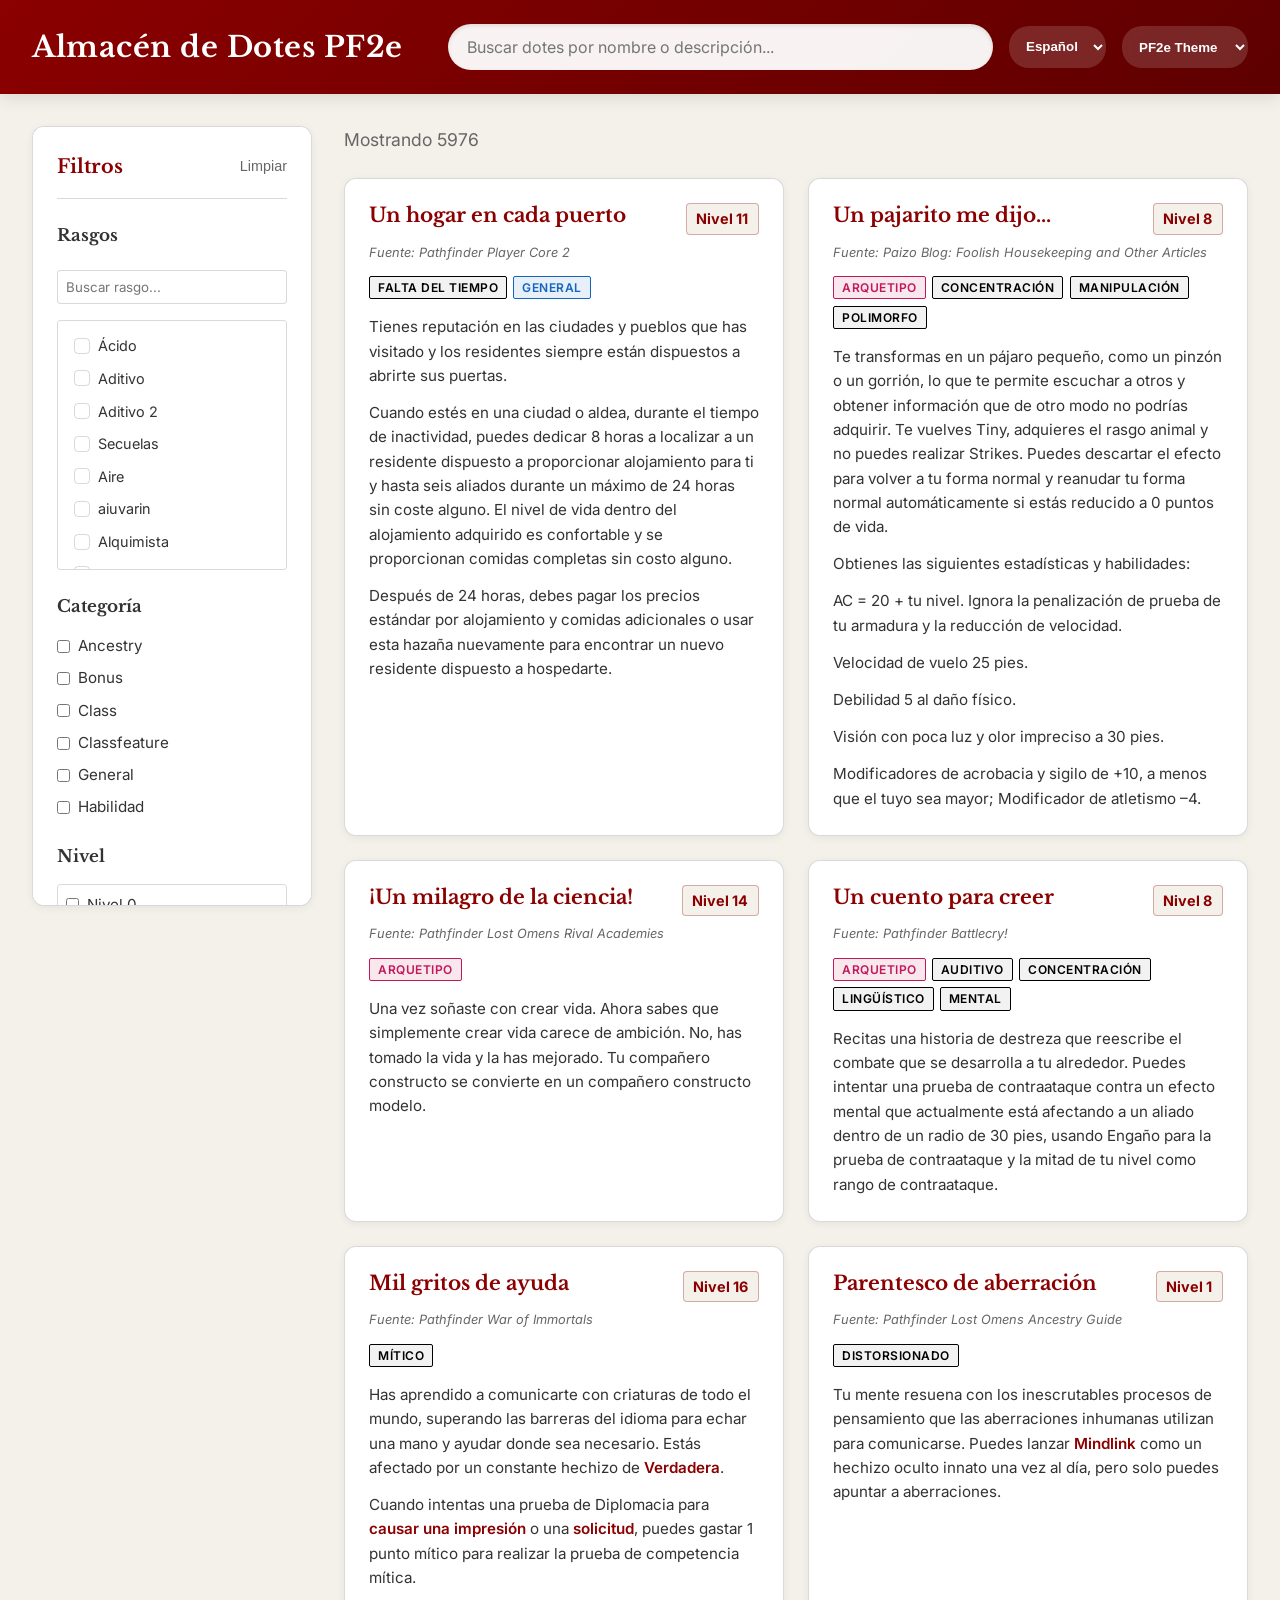
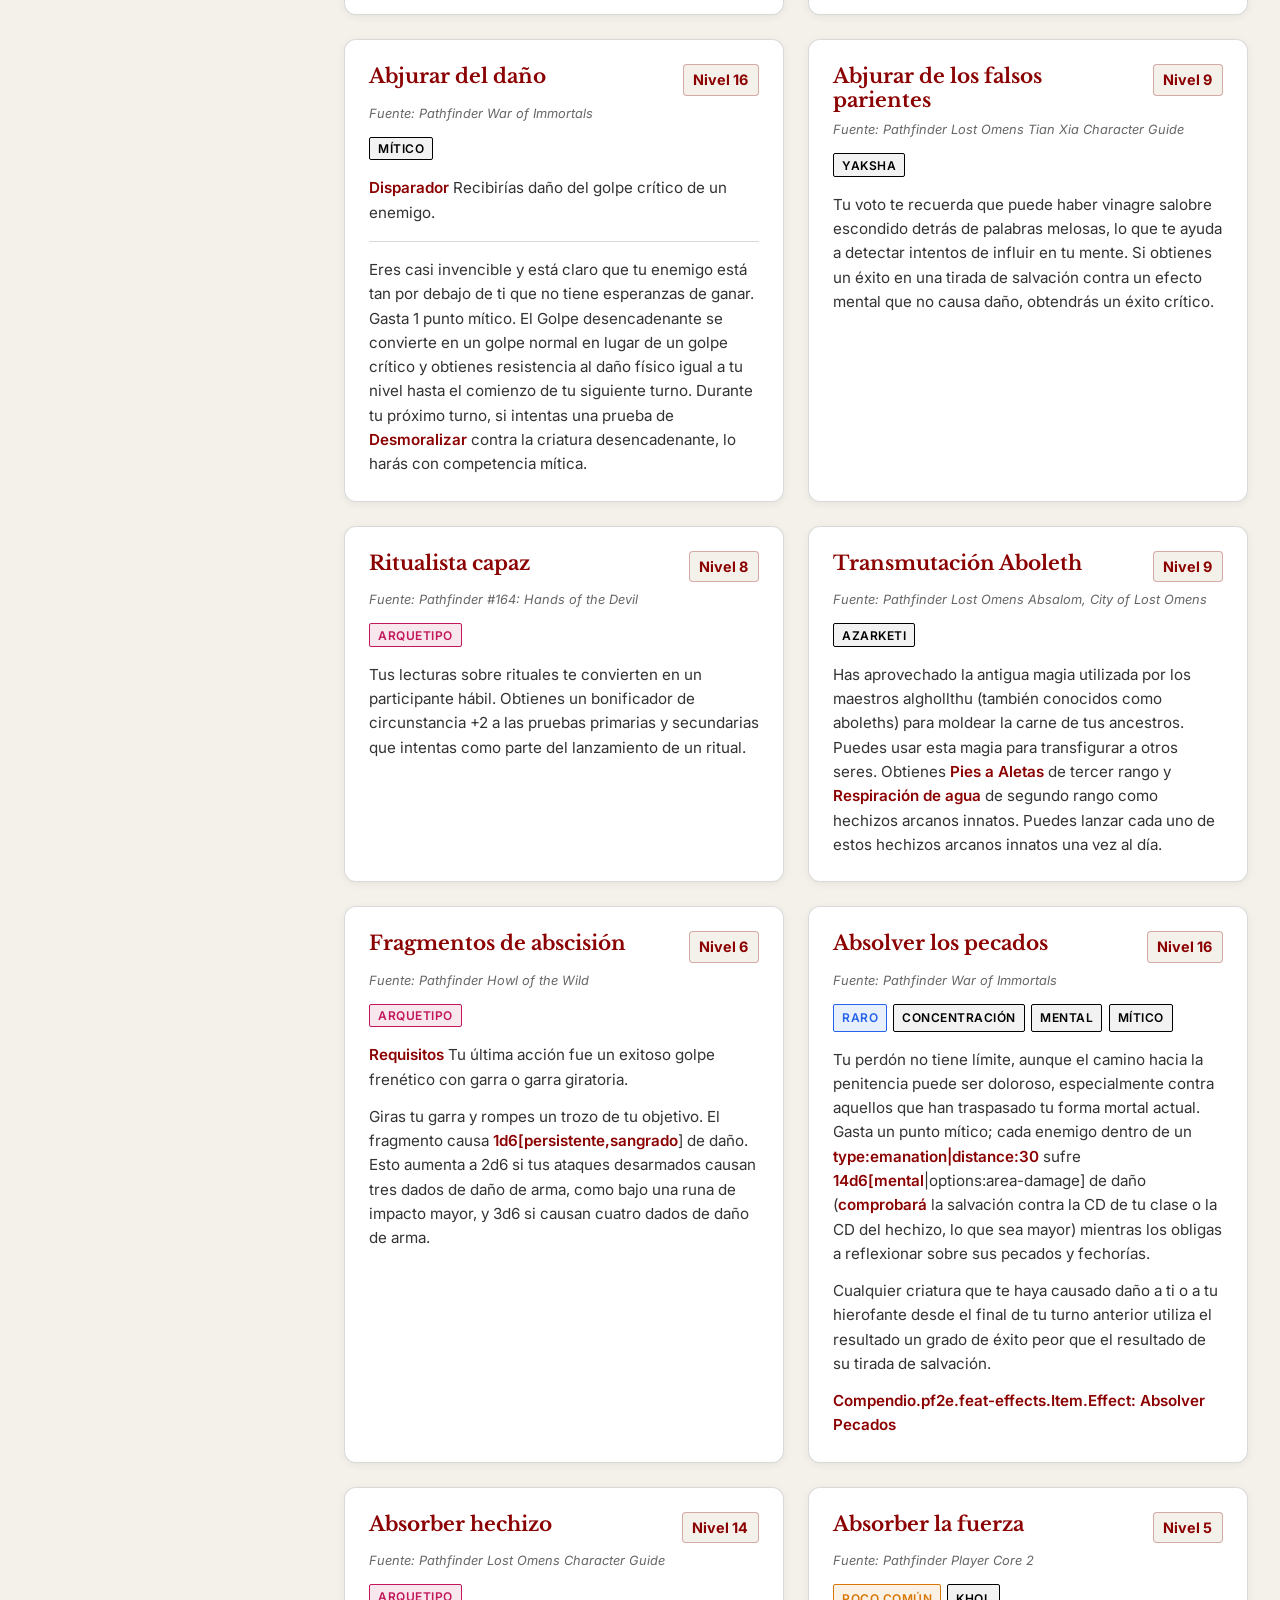
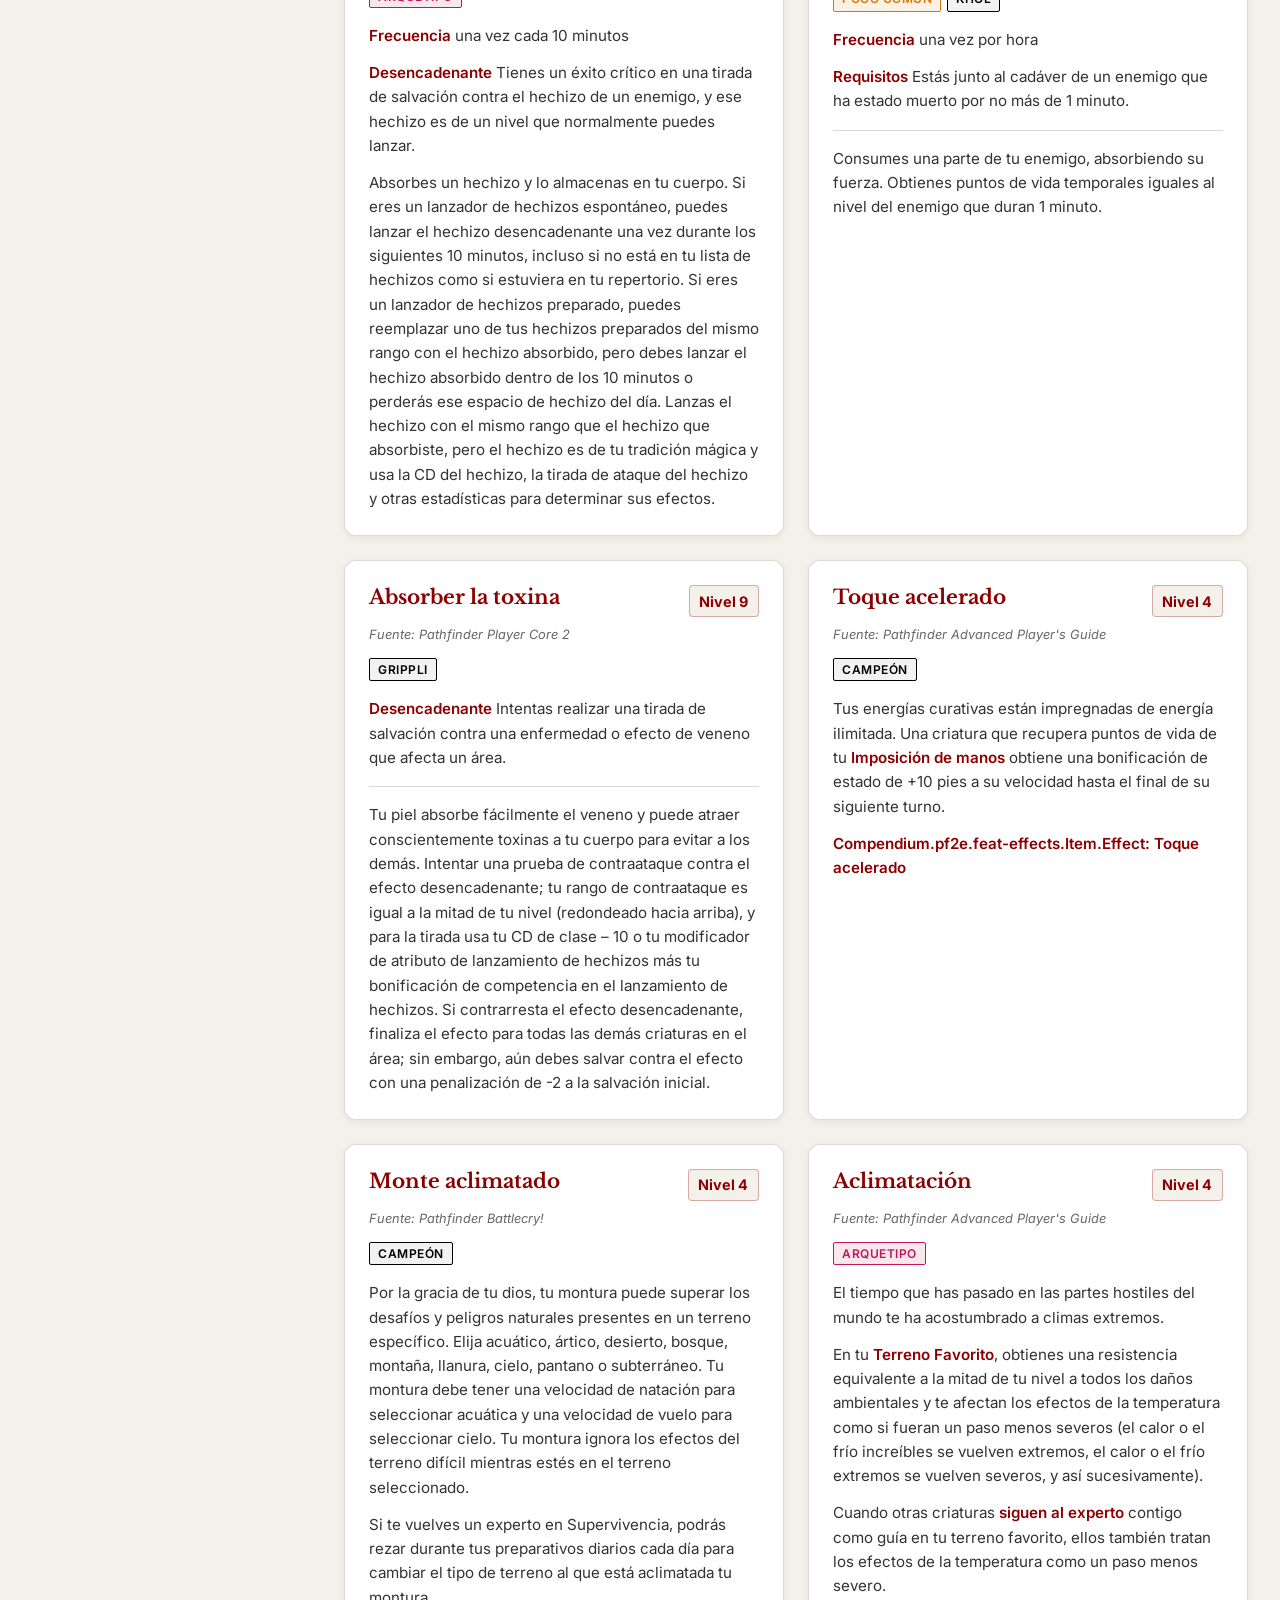
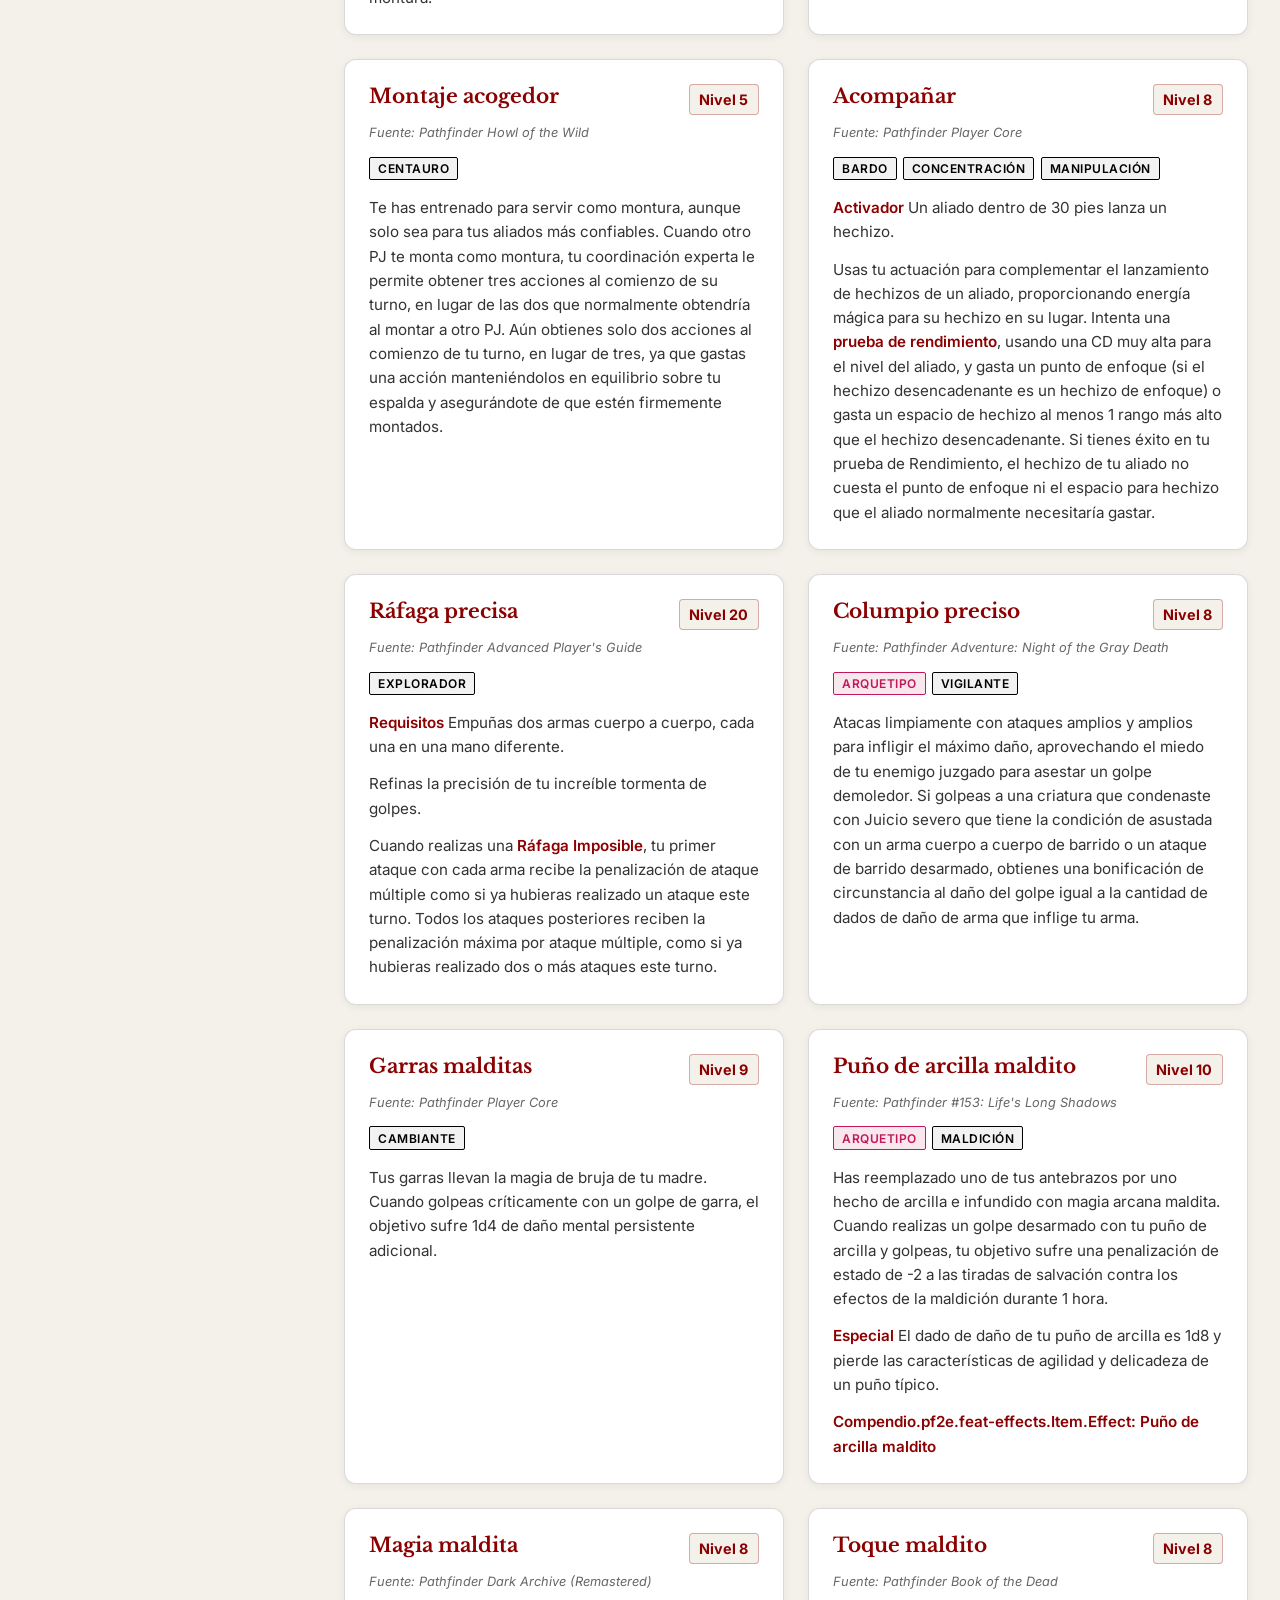
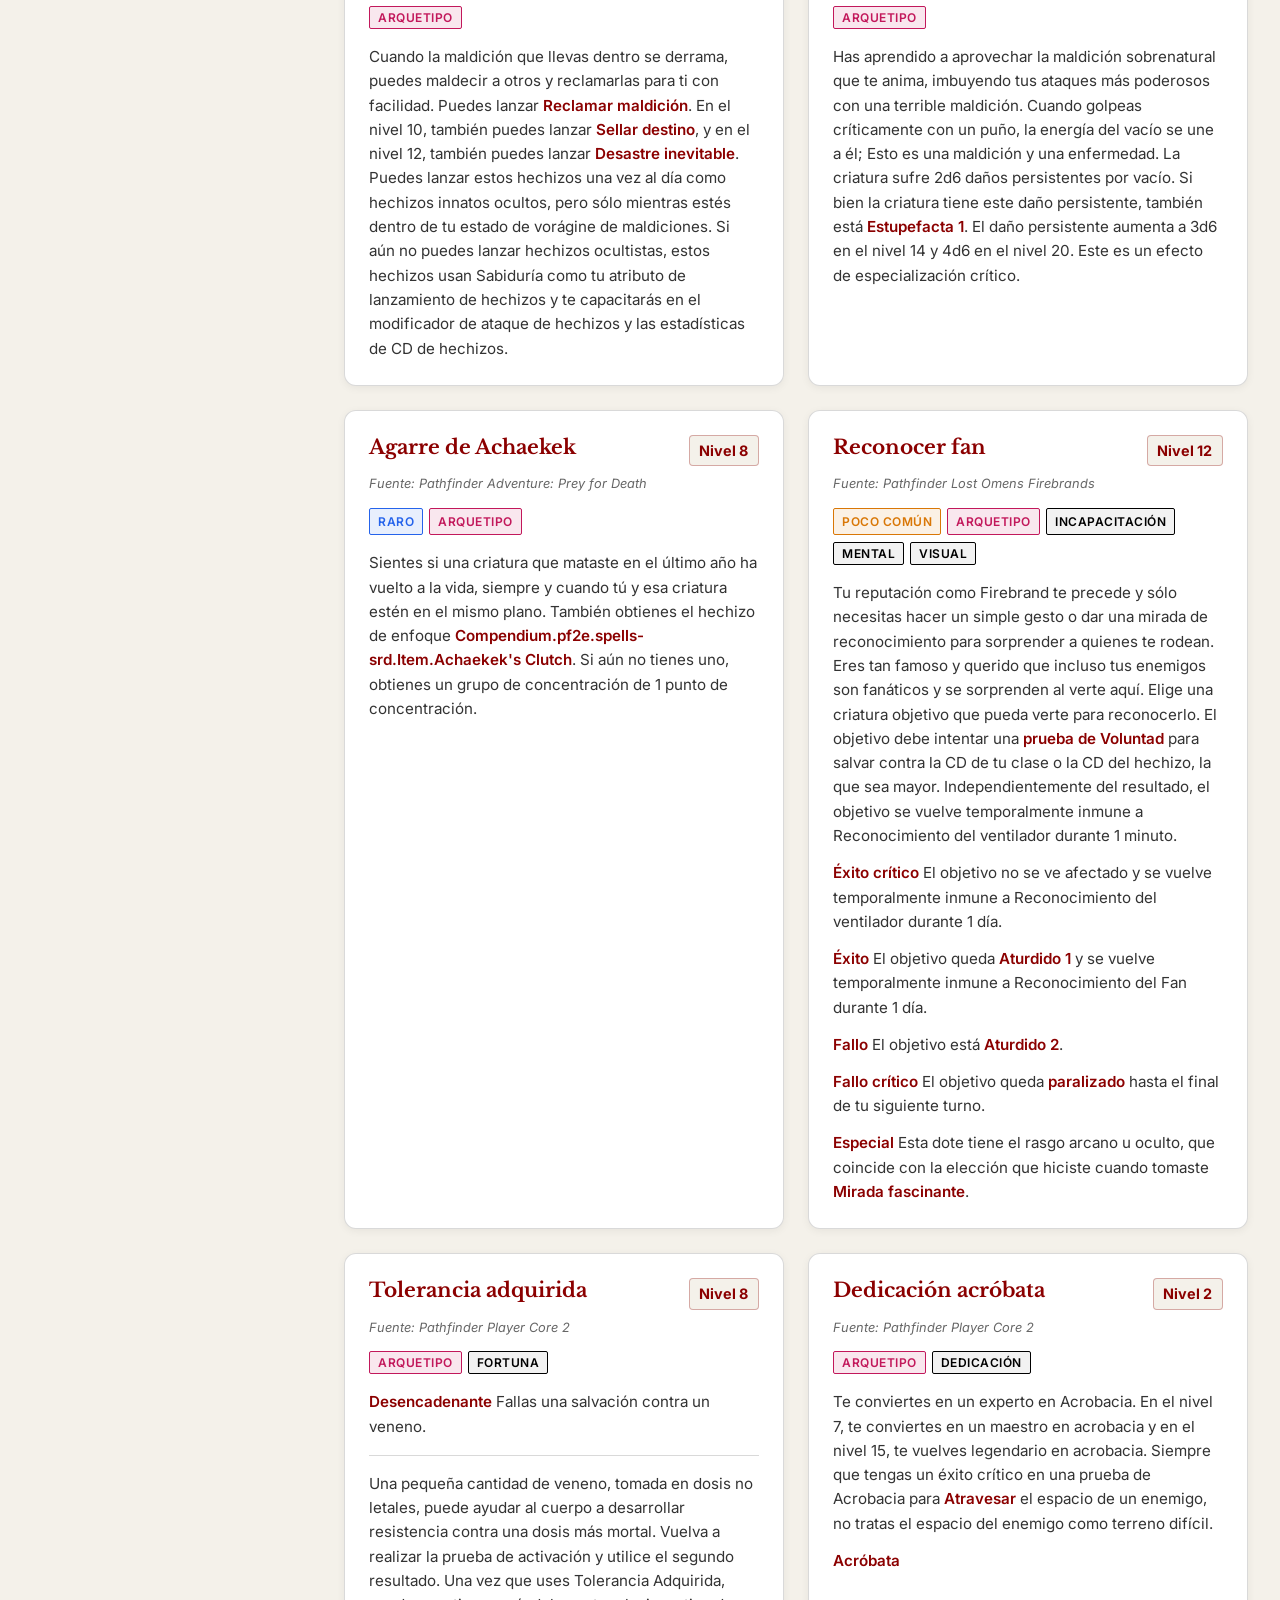
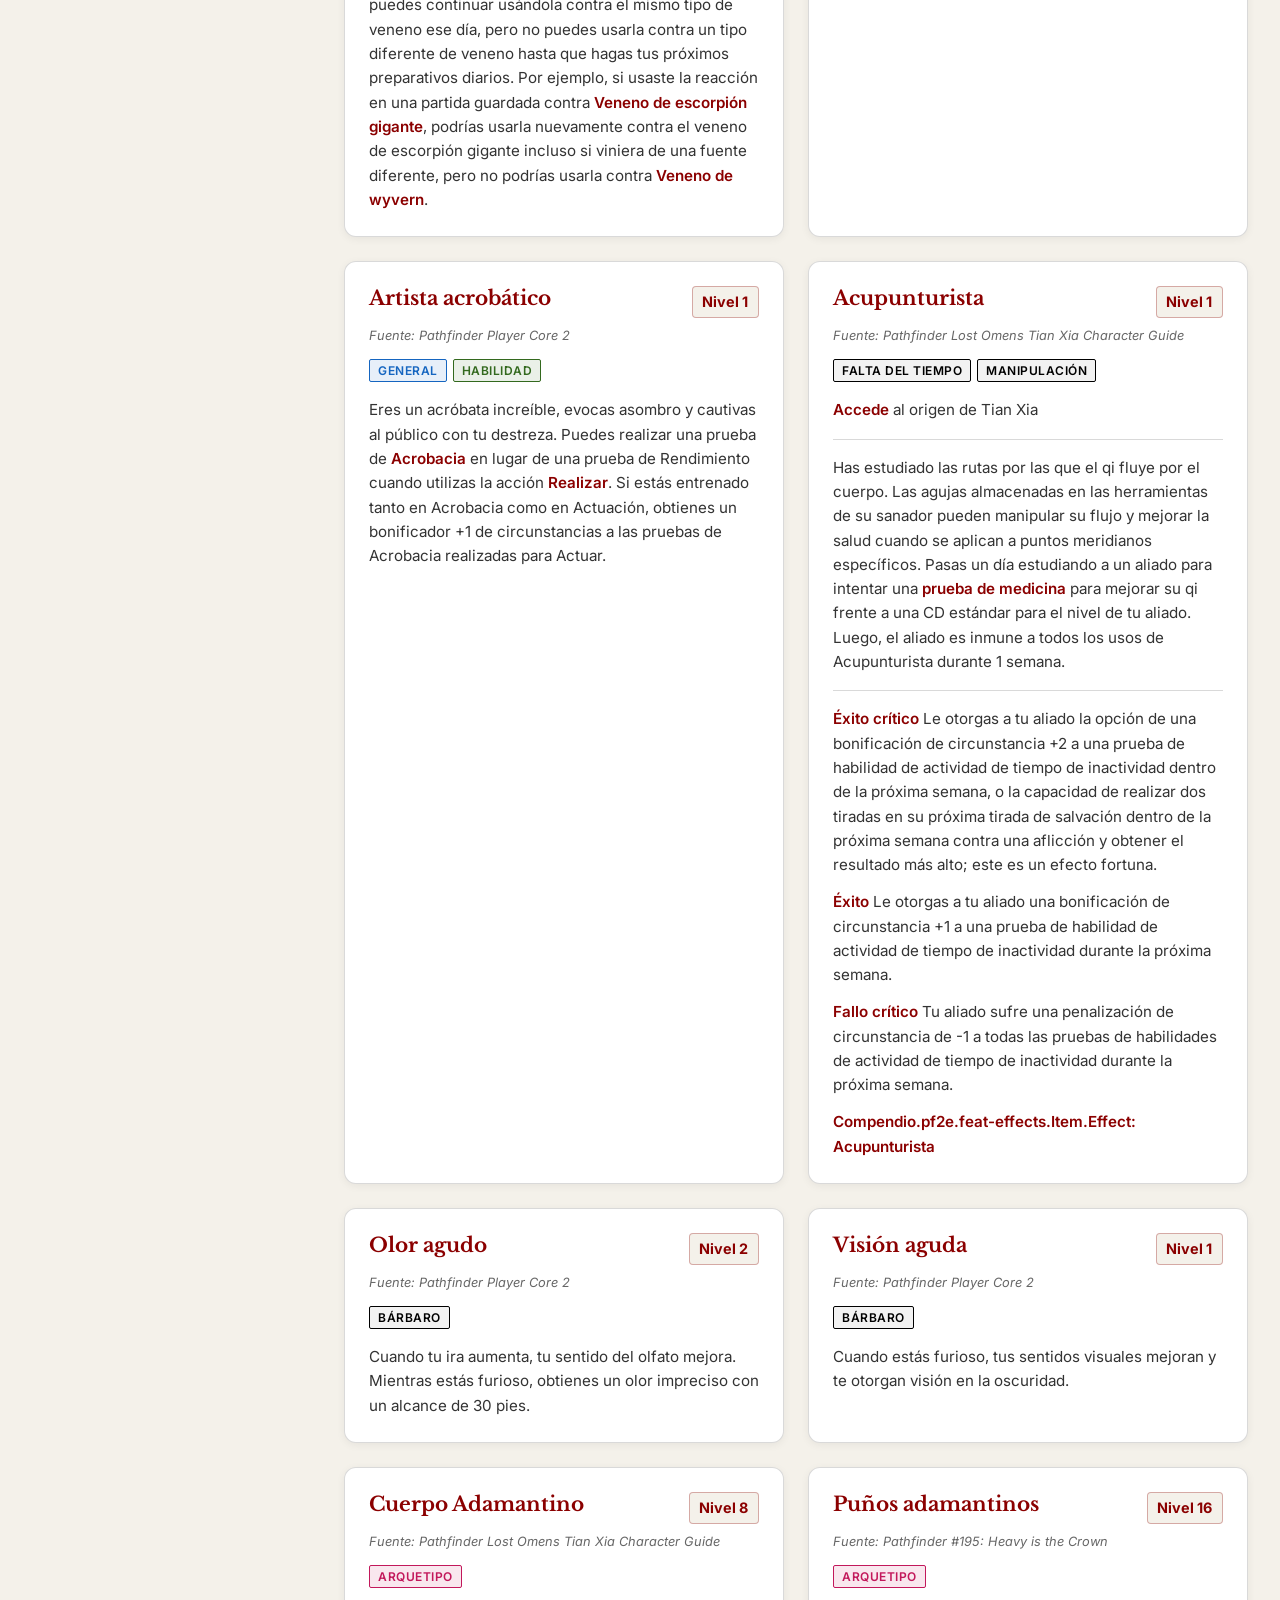
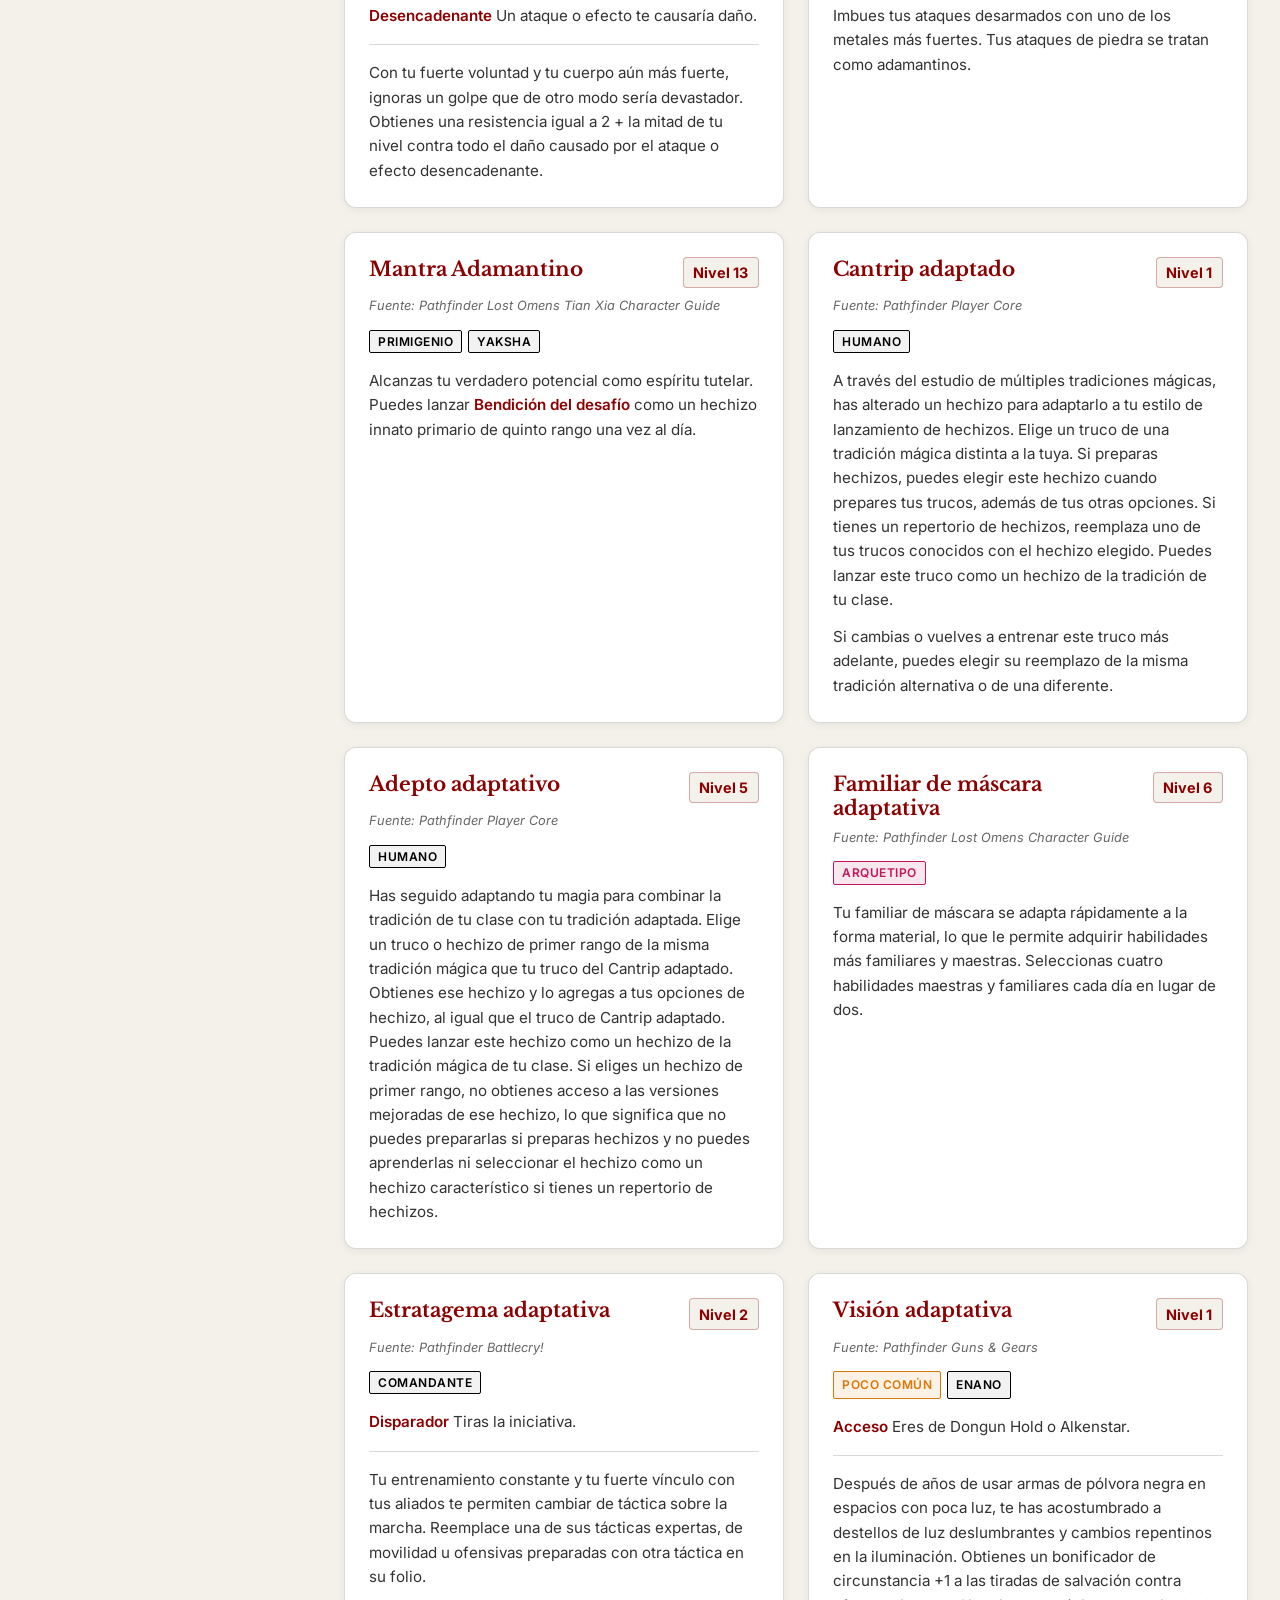
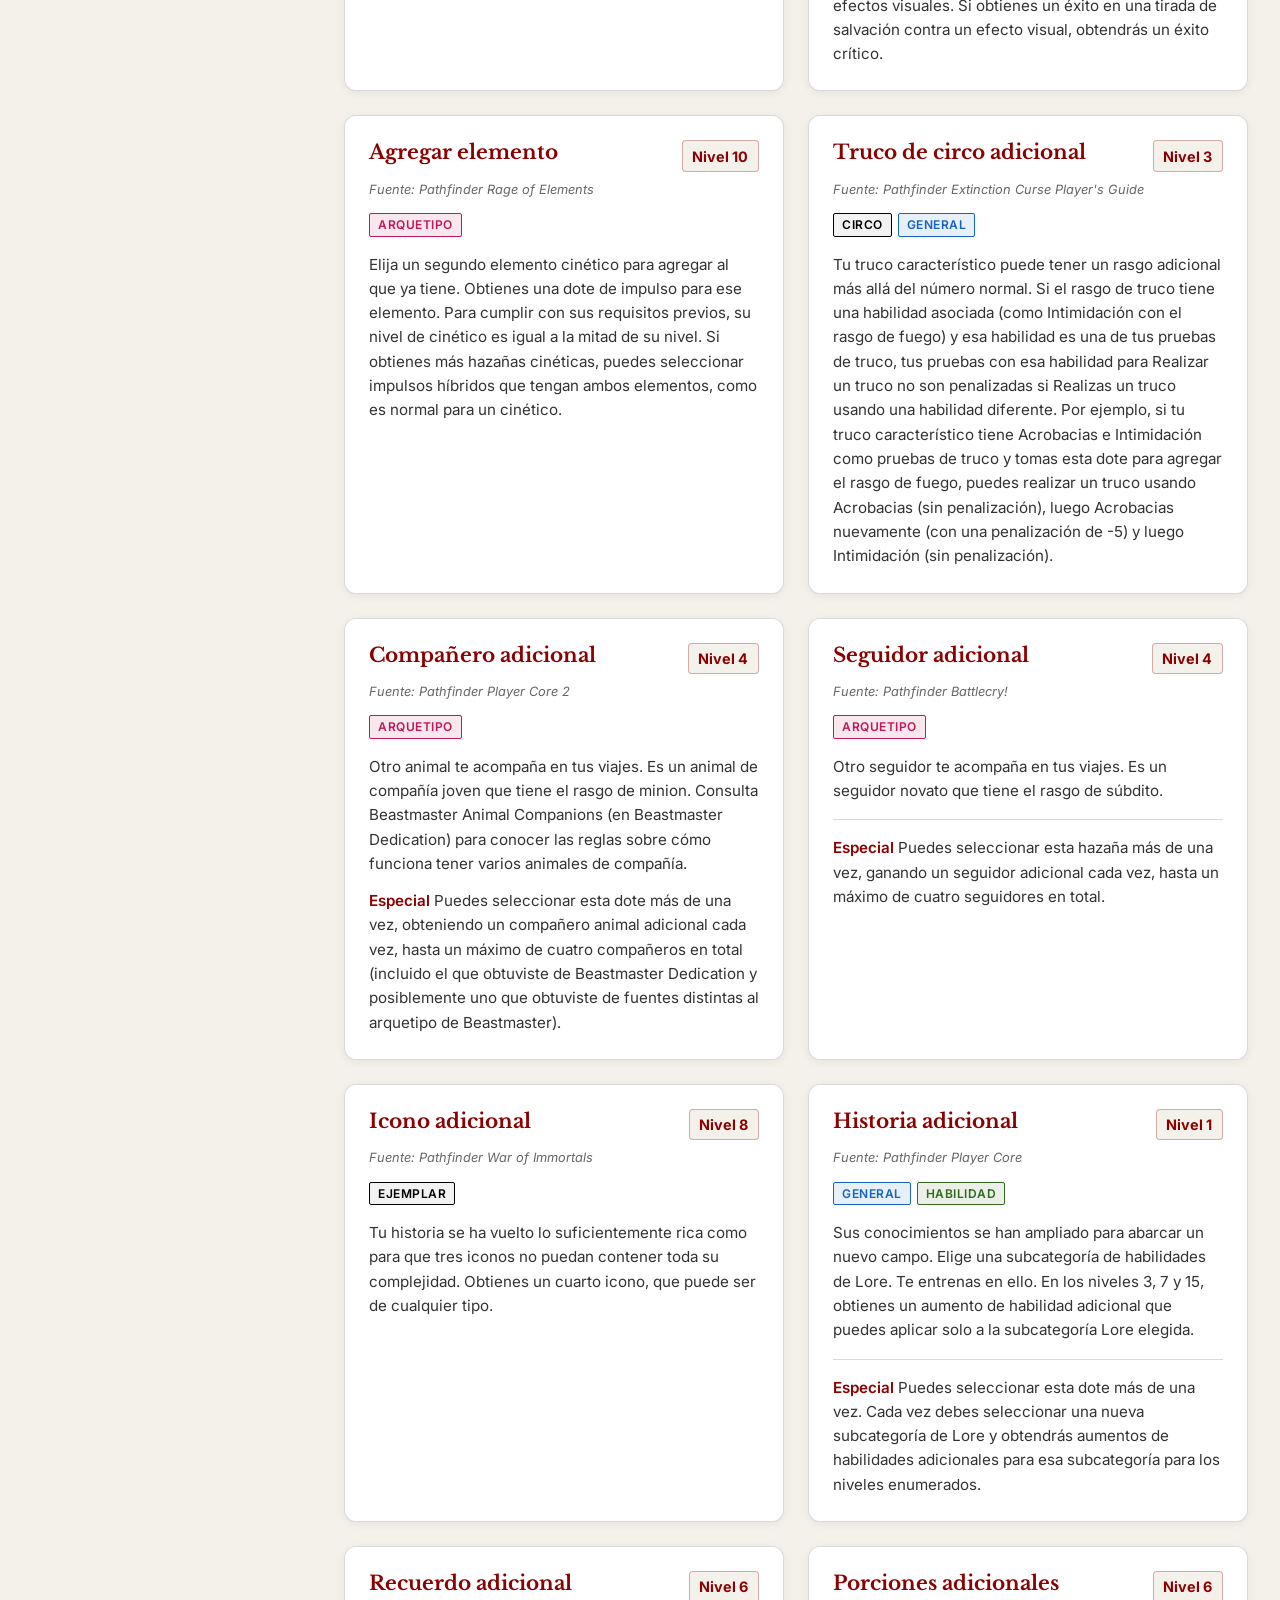
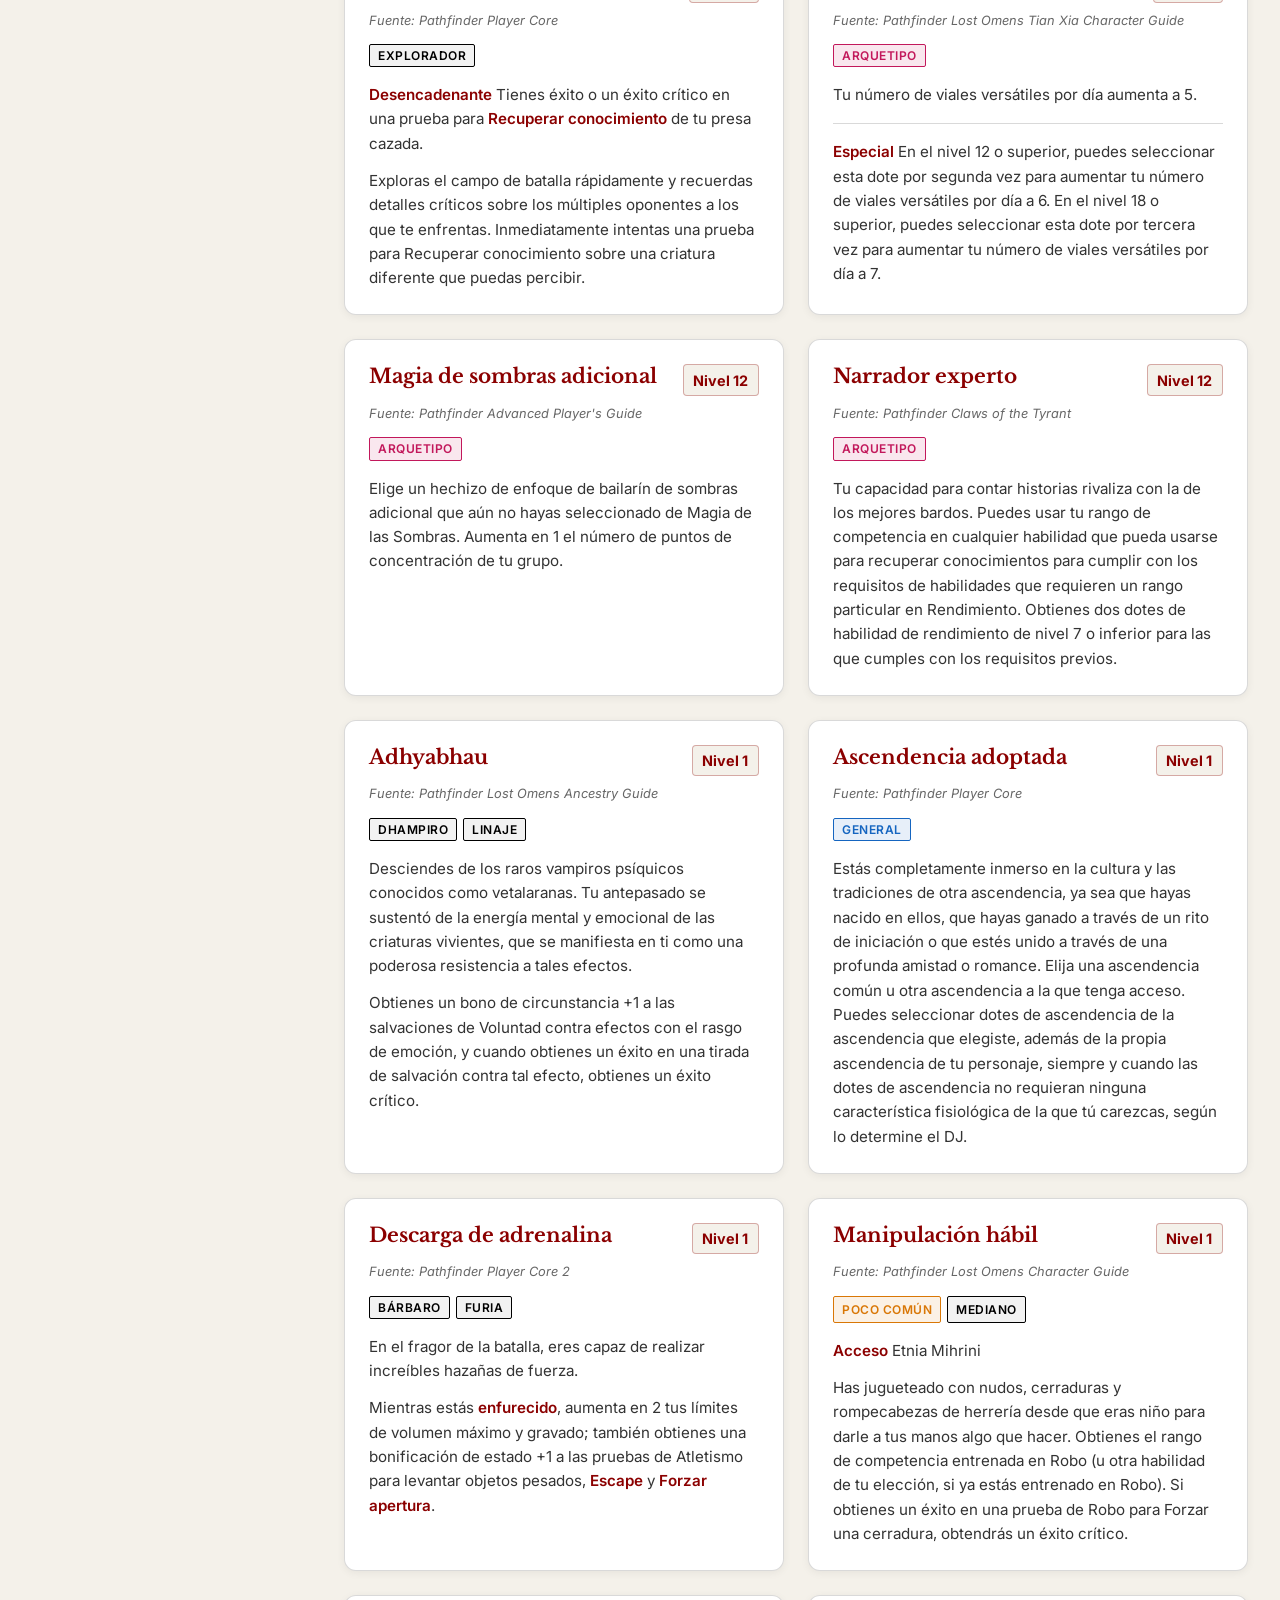
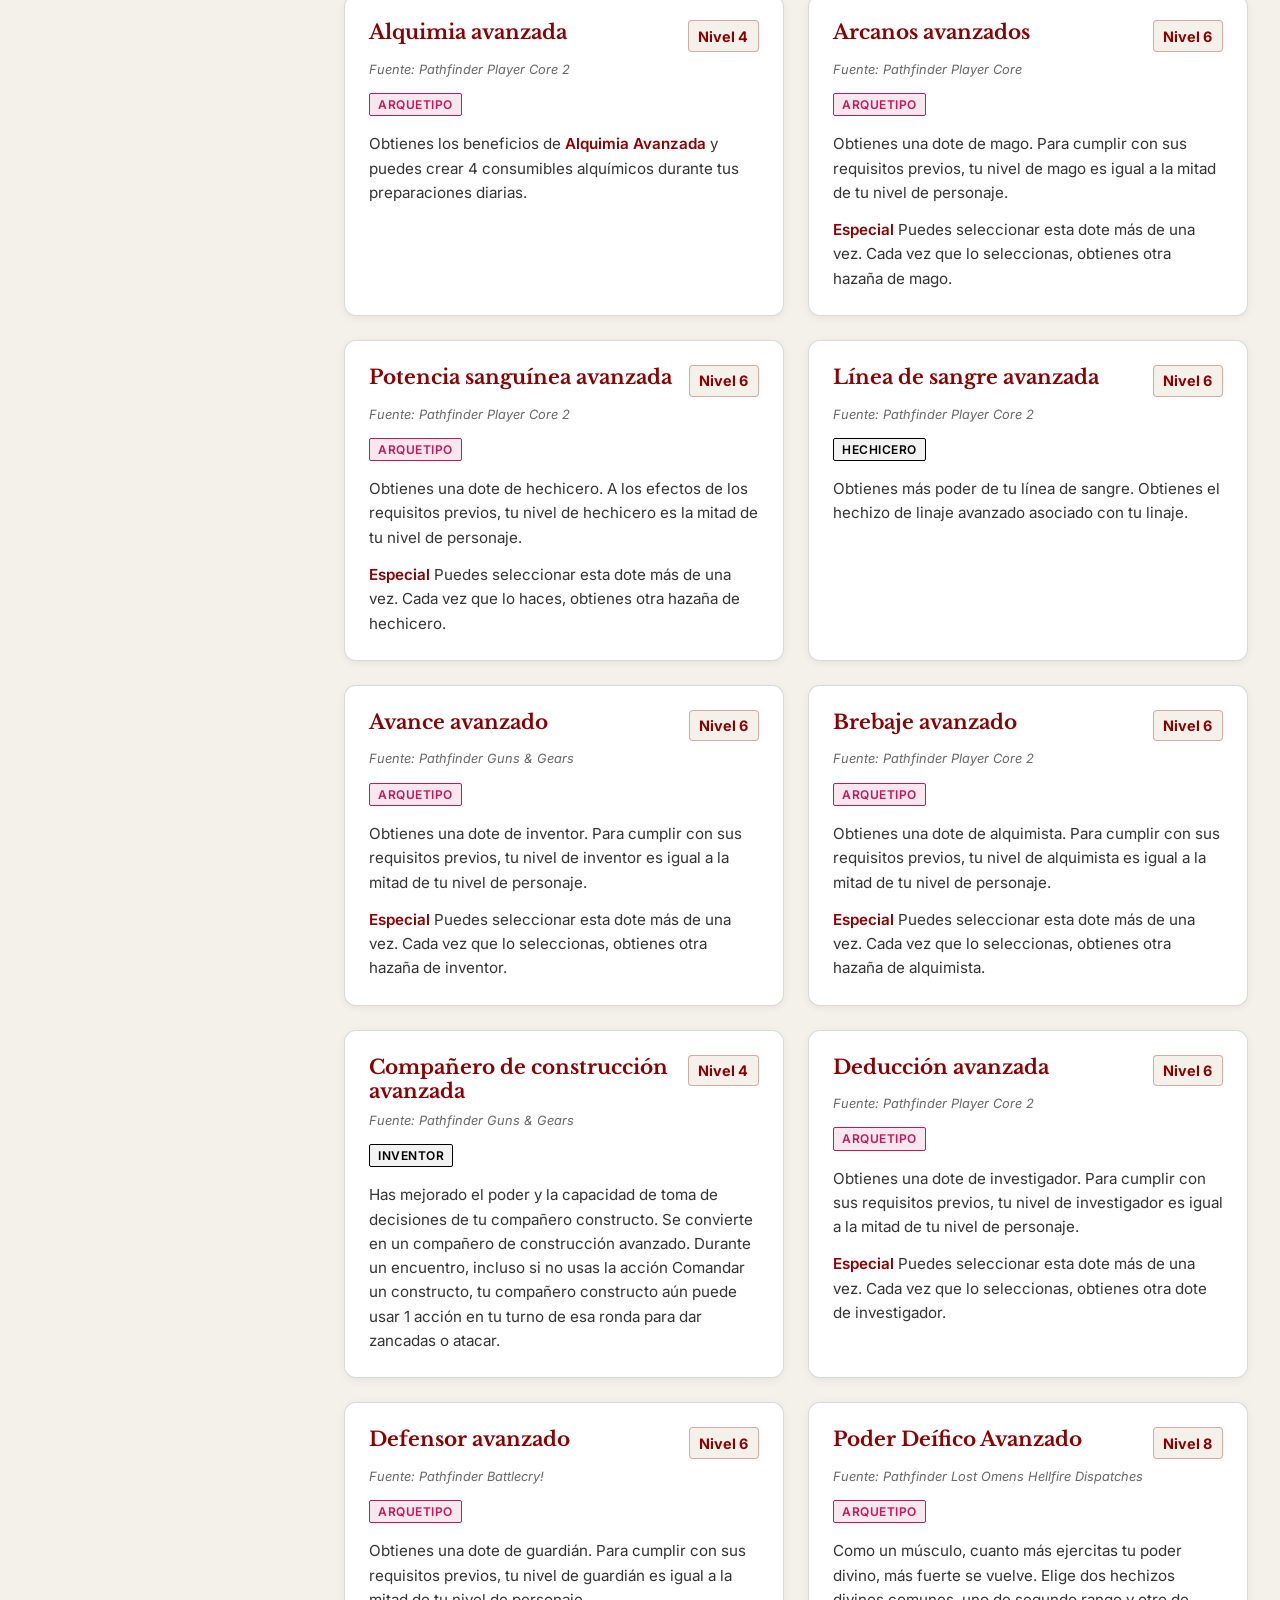
==== feats/index.html @ 6ad4ff49 "Add files via upload" ====
<!DOCTYPE html>
<html lang="es" data-theme="pf2e">
<head>
    <meta charset="UTF-8">
    <meta name="viewport" content="width=device-width, initial-scale=1.0">
    <title id="page-title">Almacen de Dotes PF2e</title>
    <link rel="preconnect" href="https://fonts.googleapis.com">
    <link rel="preconnect" href="https://fonts.gstatic.com" crossorigin>
    <link href="https://fonts.googleapis.com/css2?family=Libre+Baskerville:wght@400;700&family=Inter:wght@400;500;600&display=swap" rel="stylesheet">
    <link rel="stylesheet" href="style.css">
</head>
<body>
    <header class="app-header">
        <div class="header-content">
            <h1 id="main-title">Almacen de Dotes PF2e</h1>
            <div class="header-controls">
                <div class="search-container">
                    <input type="text" id="search-input" placeholder="Search feats by name or description..." autocomplete="off">
                </div>
                <select id="language-selector" class="theme-select">
                    <option value="en">English</option>
                    <option value="es">Español</option>
                </select>
                <select id="theme-selector" class="theme-select">
                    <option value="pf2e">PF2e Theme</option>
                    <option value="light">Light Theme</option>
                    <option value="dark">Dark Theme</option>
                </select>
            </div>
        </div>
    </header>

    <main class="app-main">
        <aside class="sidebar">
            <div class="filter-section">
                <h3 id="ui-filters-title">Filters</h3>
                <button id="clear-filters" class="clear-btn">Clear All</button>
            </div>
            
            <div class="filter-group trait-filter-group">
                <h4 id="ui-specific-trait">Specific Trait</h4>
                <input type="text" id="trait-search-input" placeholder="Buscar rasgo..." class="styled-input">
                <div id="traits-list" class="traits-scroll-list">
                    <!-- Trait items injected here -->
                </div>
            </div>

            <div class="filter-group">
                <h4 id="ui-category">Category</h4>
                <div id="category-filters" class="checkbox-group"></div>
            </div>

            <div class="filter-group">
                <h4 id="ui-level">Level</h4>
                <div id="level-filters" class="checkbox-group level-scroll"></div>
            </div>
        </aside>

        <section class="content-area">
            <div class="results-header">
                <span id="results-count">Loading feats...</span>
            </div>
            <div id="feats-grid" class="feats-grid">
                <!-- Feat cards will be injected here -->
            </div>
        </section>
    </main>

    <footer class="app-footer">
        <div class="footer-content">
            <p>Si querés apoyar al desarrollador, podés donar un cafecito: <a href="https://cafecito.app/guillegearts" target="_blank" class="cafecito-link">cafecito.app/guillegearts</a></p>
            <hr class="footer-divider" />
            <div class="legal-notice">
                <p><strong>Aviso de Paizo:</strong> Esta aplicación utiliza marcas registradas y/o derechos de autor de Paizo Inc., los cuales se utilizan bajo la Política de Uso Comunitario de Paizo. Tenemos expresamente prohibido cobrarle por el uso o acceso a este contenido. Esta aplicación no está publicada, respaldada ni específicamente aprobada por Paizo Inc. Para más información visite <a href="http://paizo.com/communityuse" target="_blank">paizo.com/communityuse</a>.</p>
                <p>Pathfinder y los logotipos de Pathfinder son marcas registradas de Paizo Inc. Los contenidos de Pathfinder y las imágenes de los productos son propiedad de Paizo Inc. y se utilizan con permiso.</p>
            </div>
        </div>
    </footer>

    <!-- Trait Details Modal -->
    <div id="trait-modal" class="modal-overlay hidden">
        <div class="modal-container">
            <div class="modal-header">
                <h3 id="modal-trait-title" class="modal-title">Trait Name</h3>
                <button id="modal-close-btn" class="modal-close">&times;</button>
            </div>
            <div class="modal-body">
                <p id="modal-trait-desc">Trait description goes here...</p>
            </div>
        </div>
    </div>

    <script src="app.js"></script>
</body>
</html>
---- feats/style.css ----
/* Themes */
:root[data-theme="pf2e"] {
    --bg-parchment: #f4f1ea;
    --pf-red: #8b0000;
    --pf-red-light: #a31515;
    --text-main: #333333;
    --text-muted: #666666;
    --card-bg: #ffffff;
    --border-subtle: rgba(0, 0, 0, 0.15);
    --shadow-sm: 0 2px 8px rgba(0, 0, 0, 0.06);
    --shadow-md: 0 4px 16px rgba(0, 0, 0, 0.1);
    --shadow-lg: 0 12px 32px rgba(139, 0, 0, 0.15);
    --header-bg: linear-gradient(135deg, var(--pf-red) 0%, #5e0000 100%);
    --header-text: #ffffff;
    --card-hover-border: rgba(139, 0, 0, 0.3);
}

:root[data-theme="light"] {
    --bg-parchment: #f9f9f9;
    --pf-red: #1976d2; /* Blue accent for light theme */
    --pf-red-light: #42a5f5;
    --text-main: #212121;
    --text-muted: #757575;
    --card-bg: #ffffff;
    --border-subtle: rgba(0, 0, 0, 0.1);
    --shadow-sm: 0 2px 8px rgba(0, 0, 0, 0.04);
    --shadow-md: 0 4px 16px rgba(0, 0, 0, 0.08);
    --shadow-lg: 0 12px 32px rgba(25, 118, 210, 0.15);
    --header-bg: #1976d2;
    --header-text: #ffffff;
    --card-hover-border: rgba(25, 118, 210, 0.3);
}

:root[data-theme="dark"] {
    --bg-parchment: #121212;
    --pf-red: #ff5252;
    --pf-red-light: #ff867c;
    --text-main: #e0e0e0;
    --text-muted: #aaa;
    --card-bg: #1e1e1e;
    --border-subtle: rgba(255, 255, 255, 0.1);
    --shadow-sm: 0 2px 8px rgba(0, 0, 0, 0.3);
    --shadow-md: 0 4px 16px rgba(0, 0, 0, 0.4);
    --shadow-lg: 0 12px 32px rgba(0, 0, 0, 0.6);
    --header-bg: #1f1f1f;
    --header-text: #e0e0e0;
    --card-hover-border: rgba(255, 82, 82, 0.4);
}

:root {
    --font-heading: 'Libre Baskerville', serif;
    --font-body: 'Inter', sans-serif;
    
    --radius-sm: 4px;
    --radius-md: 8px;
    --radius-lg: 12px;
}

* {
    box-sizing: border-box;
    margin: 0;
    padding: 0;
}

body {
    background-color: var(--bg-parchment);
    color: var(--text-main);
    font-family: var(--font-body);
    line-height: 1.6;
    min-height: 100vh;
    display: flex;
    flex-direction: column;
    transition: background-color 0.3s ease, color 0.3s ease;
}

/* Header */
.app-header {
    background: var(--header-bg);
    color: var(--header-text);
    padding: 1.5rem 2rem;
    box-shadow: var(--shadow-md);
    position: sticky;
    top: 0;
    z-index: 100;
}

.header-content {
    max-width: 1400px;
    margin: 0 auto;
    display: flex;
    justify-content: space-between;
    align-items: center;
    gap: 2rem;
    flex-wrap: wrap;
}

h1 {
    font-family: var(--font-heading);
    font-size: 1.8rem;
    letter-spacing: 0.5px;
    white-space: nowrap;
}

.header-controls {
    display: flex;
    flex-grow: 1;
    max-width: 800px;
    gap: 1rem;
    align-items: center;
}

.search-container {
    flex-grow: 1;
}

#search-input {
    width: 100%;
    padding: 0.8rem 1.2rem;
    border: none;
    border-radius: 30px;
    font-family: var(--font-body);
    font-size: 1rem;
    background: rgba(255, 255, 255, 0.95);
    color: #333;
    box-shadow: inset 0 2px 4px rgba(0,0,0,0.1);
    transition: all 0.3s ease;
}

#search-input:focus {
    outline: none;
    background: #ffffff;
    box-shadow: 0 0 0 3px rgba(255, 255, 255, 0.3);
}

.theme-select {
    padding: 0.8rem;
    border-radius: 20px;
    border: none;
    background: rgba(255, 255, 255, 0.15);
    color: var(--header-text);
    font-weight: bold;
    cursor: pointer;
    backdrop-filter: blur(5px);
}
.theme-select option {
    color: #333;
    background: #fff;
}

/* Main Layout */
.app-main {
    display: flex;
    max-width: 1400px;
    margin: 0 auto;
    padding: 2rem;
    gap: 2rem;
    flex-grow: 1;
    width: 100%;
}

/* Sidebar */
.sidebar {
    width: 280px;
    flex-shrink: 0;
    background: var(--card-bg);
    padding: 1.5rem;
    border-radius: var(--radius-lg);
    box-shadow: var(--shadow-sm);
    border: 1px solid var(--border-subtle);
    height: fit-content;
    position: sticky;
    top: 100px;
    max-height: calc(100vh - 120px);
    overflow-y: auto;
}

.sidebar::-webkit-scrollbar { width: 6px; }
.sidebar::-webkit-scrollbar-thumb { background: #ccc; border-radius: 3px; }

.filter-section {
    display: flex;
    justify-content: space-between;
    align-items: center;
    margin-bottom: 1.5rem;
    padding-bottom: 1rem;
    border-bottom: 1px solid var(--border-subtle);
}

.filter-section h3 {
    font-family: var(--font-heading);
    color: var(--pf-red);
    font-size: 1.2rem;
}

.clear-btn {
    background: none;
    border: none;
    color: var(--text-muted);
    cursor: pointer;
    font-size: 0.9rem;
    transition: color 0.2s;
}
.clear-btn:hover { color: var(--pf-red); text-decoration: underline; }

.filter-group { margin-bottom: 1.5rem; }
.filter-group h4 {
    font-family: var(--font-heading);
    margin-bottom: 0.8rem;
    font-size: 1.05rem;
    color: var(--text-main);
}

.checkbox-group {
    display: flex;
    flex-direction: column;
    gap: 0.5rem;
}
.level-scroll {
    max-height: 200px;
    overflow-y: auto;
    border: 1px solid var(--border-subtle);
    border-radius: var(--radius-sm);
    padding: 0.5rem;
    background: var(--card-bg);
}
.checkbox-label {
    display: flex;
    align-items: center;
    gap: 0.5rem;
    font-size: 0.95rem;
    cursor: pointer;
    color: var(--text-main);
}
.checkbox-label:hover { color: var(--pf-red); }

.styled-select {
    width: 100%;
    padding: 0.6rem;
    border: 1px solid var(--border-subtle);
    border-radius: var(--radius-sm);
    font-family: var(--font-body);
    background-color: var(--card-bg);
    color: var(--text-main);
    cursor: pointer;
}

/* Content Area */
.content-area { flex-grow: 1; min-width: 0; }
.results-header { margin-bottom: 1.5rem; color: var(--text-muted); font-size: 1.1rem; }
.feats-grid { display: grid; grid-template-columns: repeat(auto-fill, minmax(320px, 1fr)); gap: 1.5rem; }

/* Feat Card */
.feat-card {
    background: var(--card-bg);
    border-radius: var(--radius-lg);
    border: 1px solid var(--border-subtle);
    padding: 1.5rem;
    box-shadow: var(--shadow-sm);
    transition: all 0.3s ease;
    position: relative;
    overflow: hidden;
    display: flex;
    flex-direction: column;
}

.feat-card::before {
    content: '';
    position: absolute;
    top: 0; left: 0; right: 0; height: 4px;
    background: linear-gradient(90deg, var(--pf-red), var(--pf-red-light));
    transform: scaleX(0);
    transform-origin: left;
    transition: transform 0.3s ease;
}

.feat-card:hover {
    transform: translateY(-4px);
    box-shadow: var(--shadow-lg);
    border-color: var(--card-hover-border);
}
.feat-card:hover::before { transform: scaleX(1); }

.feat-header {
    display: flex;
    justify-content: space-between;
    align-items: flex-start;
    margin-bottom: 0.5rem;
    gap: 1rem;
}

.feat-title {
    font-family: var(--font-heading);
    font-size: 1.25rem;
    color: var(--pf-red);
    line-height: 1.2;
}

.feat-level {
    background: var(--bg-parchment);
    color: var(--pf-red);
    font-weight: 700;
    padding: 0.2rem 0.6rem;
    border-radius: var(--radius-sm);
    font-size: 0.9rem;
    border: 1px solid var(--card-hover-border);
    white-space: nowrap;
}

.feat-meta {
    font-size: 0.8rem;
    color: var(--text-muted);
    margin-bottom: 0.8rem;
    font-style: italic;
    display: flex;
    justify-content: space-between;
}

.feat-traits {
    display: flex;
    flex-wrap: wrap;
    gap: 0.4rem;
    margin-bottom: 1rem;
}

.trait-badge {
    font-size: 0.75rem;
    text-transform: uppercase;
    font-weight: 600;
    padding: 0.2rem 0.5rem;
    border-radius: 2px;
    letter-spacing: 0.5px;
    border: 1px solid currentColor;
    background: rgba(128,128,128,0.1);
}

/* Rarity colors */
.rarity-uncommon { border-color: #d97706; color: #d97706; background: rgba(217, 119, 6, 0.1); }
.rarity-rare { border-color: #2563eb; color: #2563eb; background: rgba(37, 99, 235, 0.1); }
.rarity-unique { border-color: #9333ea; color: #9333ea; background: rgba(147, 51, 234, 0.1); }

/* Colored traits for generic */
.trait-general { background-color: rgba(21, 101, 192, 0.1); color: #1565c0; border-color: #1565c0; }
.trait-skill { background-color: rgba(51, 105, 30, 0.1); color: #33691e; border-color: #33691e; }
.trait-class { background-color: rgba(194, 24, 91, 0.1); color: #c2185b; border-color: #c2185b; }
.trait-ancestry { background-color: rgba(230, 81, 0, 0.1); color: #e65100; border-color: #e65100; }
.trait-archetype { background-color: rgba(106, 27, 154, 0.1); color: #6a1b9a; border-color: #6a1b9a; }

/* Dark theme overrides — light grey badges with dark text for readability */
:root[data-theme="dark"] .trait-badge {
    background: #cccccc;
    color: #1a1a1a;
    border-color: #aaaaaa;
}
:root[data-theme="dark"] .rarity-uncommon { background: #f6d28a; color: #5a3700; border-color: #c77d00; }
:root[data-theme="dark"] .rarity-rare     { background: #93b8f4; color: #0d2c6b; border-color: #2563eb; }
:root[data-theme="dark"] .rarity-unique   { background: #cba8f5; color: #2e0a5c; border-color: #9333ea; }
:root[data-theme="dark"] .trait-general   { background: #aac4e8; color: #0c2a55; border-color: #1565c0; }
:root[data-theme="dark"] .trait-skill     { background: #b6d9a0; color: #133806; border-color: #33691e; }
:root[data-theme="dark"] .trait-class     { background: #f4a7c0; color: #6a0030; border-color: #c2185b; }
:root[data-theme="dark"] .trait-ancestry  { background: #f5c29a; color: #6a2200; border-color: #e65100; }
:root[data-theme="dark"] .trait-archetype { background: #d4aff5; color: #2a0050; border-color: #6a1b9a; }

.feat-desc {
    font-size: 0.95rem;
    color: var(--text-main);
    flex-grow: 1;
}

.feat-desc p { margin-bottom: 0.8rem; }
.feat-desc p:last-child { margin-bottom: 0; }
.feat-desc hr { border: 0; border-top: 1px solid var(--border-subtle); margin: 1rem 0; }
.feat-desc strong { color: var(--pf-red); font-weight: 600; }

.loader { text-align: center; padding: 3rem; color: var(--text-muted); font-style: italic; grid-column: 1 / -1; }

/* Footer */
.app-footer {
    background: var(--card-bg);
    border-top: 1px solid var(--border-subtle);
    padding: 2rem;
    margin-top: 3rem;
    text-align: center;
    color: var(--text-muted);
}
.footer-content { max-width: 900px; margin: 0 auto; }
.cafecito-link { color: #f29639; font-weight: bold; text-decoration: none; }
.cafecito-link:hover { text-decoration: underline; }
.footer-divider { border: 0; border-top: 1px solid var(--border-subtle); margin: 1.5rem 0; }
.legal-notice { font-size: 0.75rem; text-align: justify; line-height: 1.4; opacity: 0.8; }
.legal-notice a { color: var(--pf-red); }

/* Responsive */
@media (max-width: 900px) {
    .app-main { flex-direction: column; }
    .sidebar { width: 100%; position: static; max-height: none; }
    .header-content { flex-direction: column; gap: 1rem; align-items: stretch; }
    .header-controls { flex-direction: column; max-width: 100%; }
}

/* Tri-State Trait Filter */
.trait-filter-group { display: flex; flex-direction: column; gap: 0.5rem; }
.styled-input {
    padding: 0.5rem;
    background: var(--card-bg);
    border: 1px solid var(--border-subtle);
    color: var(--text-color);
    border-radius: 4px;
    font-family: inherit;
    width: 100%;
    margin-bottom: 0.5rem;
    box-sizing: border-box;
}
.traits-scroll-list {
    max-height: 250px;
    overflow-y: auto;
    border: 1px solid var(--border-subtle);
    border-radius: 4px;
    background: var(--card-bg);
    padding: 0.5rem;
}
.trait-item {
    display: flex;
    align-items: center;
    gap: 0.5rem;
    padding: 0.3rem 0.5rem;
    cursor: pointer;
    border-radius: 4px;
    user-select: none;
    transition: background 0.2s ease;
    font-size: 0.9rem;
}
.trait-item:hover { background: var(--bg-color); }
.trait-state-icon {
    width: 16px;
    height: 16px;
    min-width: 16px;
    border-radius: 4px;
    display: flex;
    align-items: center;
    justify-content: center;
    font-size: 10px;
    font-weight: bold;
    color: transparent;
    background: var(--bg-color);
    border: 1px solid var(--border-subtle);
}
.trait-item[data-state="included"] .trait-state-icon { 
    background: #4caf50; 
    border-color: #4caf50;
    color: white; 
}
.trait-item[data-state="included"] .trait-state-icon::after { content: '✓'; }
.trait-item[data-state="excluded"] .trait-state-icon { 
    background: #f44336; 
    border-color: #f44336;
    color: white; 
}
.trait-item[data-state="excluded"] .trait-state-icon::after { content: '✕'; }

/* Clickable Trait Badges */
button.trait-badge {
    cursor: pointer;
    font-family: inherit;
    transition: transform 0.1s ease, filter 0.2s ease;
}
button.trait-badge:hover {
    transform: scale(1.05);
    filter: brightness(1.2);
}

/* Modal Overlay */
.modal-overlay {
    position: fixed;
    top: 0; left: 0; width: 100vw; height: 100vh;
    background: rgba(0, 0, 0, 0.6);
    backdrop-filter: blur(2px);
    display: flex;
    align-items: center;
    justify-content: center;
    z-index: 1000;
    opacity: 1;
    transition: opacity 0.2s ease;
}
.modal-overlay.hidden {
    opacity: 0;
    pointer-events: none;
}
.modal-container {
    background: var(--card-bg);
    border: 2px solid var(--pf-red);
    border-radius: 8px;
    max-width: 500px;
    width: 90%;
    padding: 1.5rem;
    box-shadow: 0 10px 30px rgba(0,0,0,0.5);
    transform: scale(1);
    transition: transform 0.2s ease;
    max-height: 90vh;
    overflow-y: auto;
}
.modal-overlay.hidden .modal-container {
    transform: scale(0.95);
}
.modal-header {
    display: flex;
    justify-content: space-between;
    align-items: center;
    border-bottom: 1px solid var(--border-subtle);
    padding-bottom: 0.5rem;
    margin-bottom: 1rem;
}
.modal-title {
    font-family: 'Libre Baskerville', serif;
    color: var(--pf-red);
    margin: 0;
    font-size: 1.5rem;
    text-transform: capitalize;
}
.modal-close {
    background: none;
    border: none;
    font-size: 2rem;
    color: var(--text-muted);
    cursor: pointer;
    line-height: 1;
    padding: 0;
}
.modal-close:hover { color: var(--pf-red); }
.modal-body {
    line-height: 1.6;
    font-size: 0.95rem;
    color: var(--text-color);
}
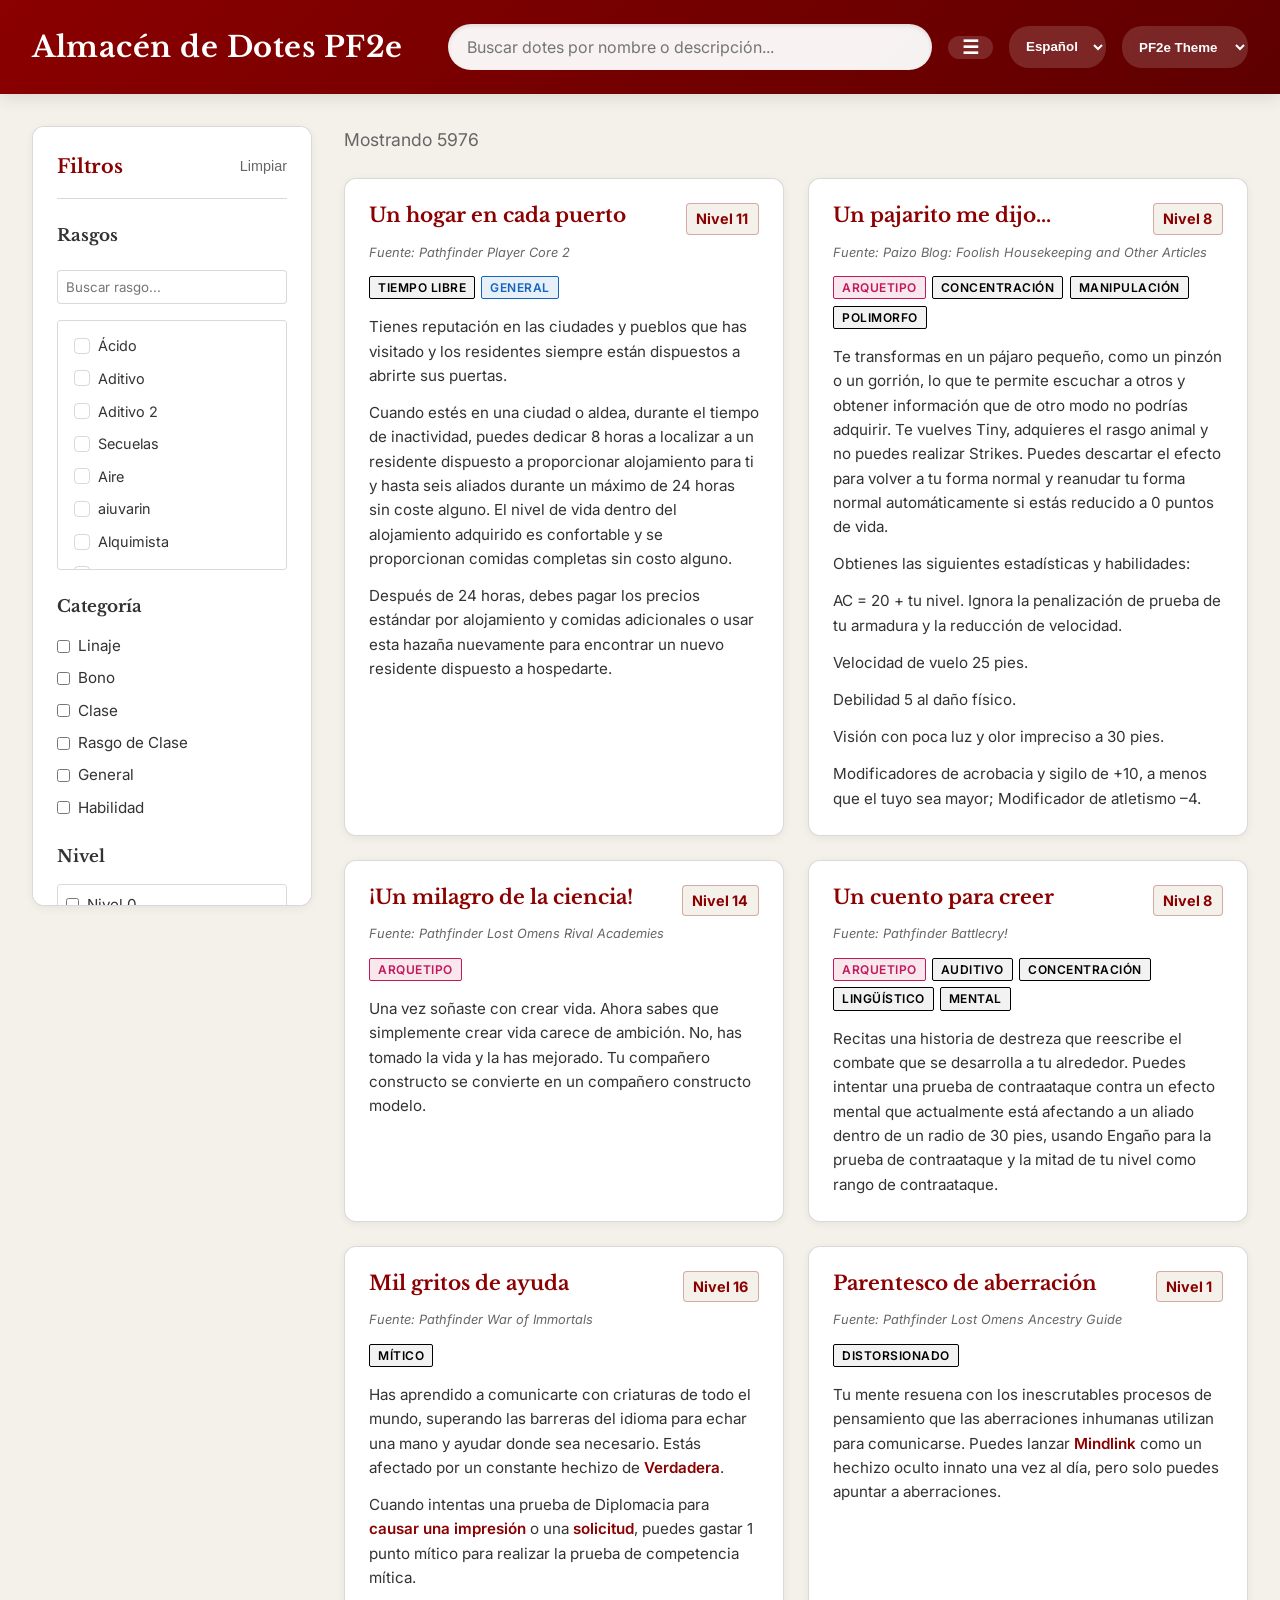
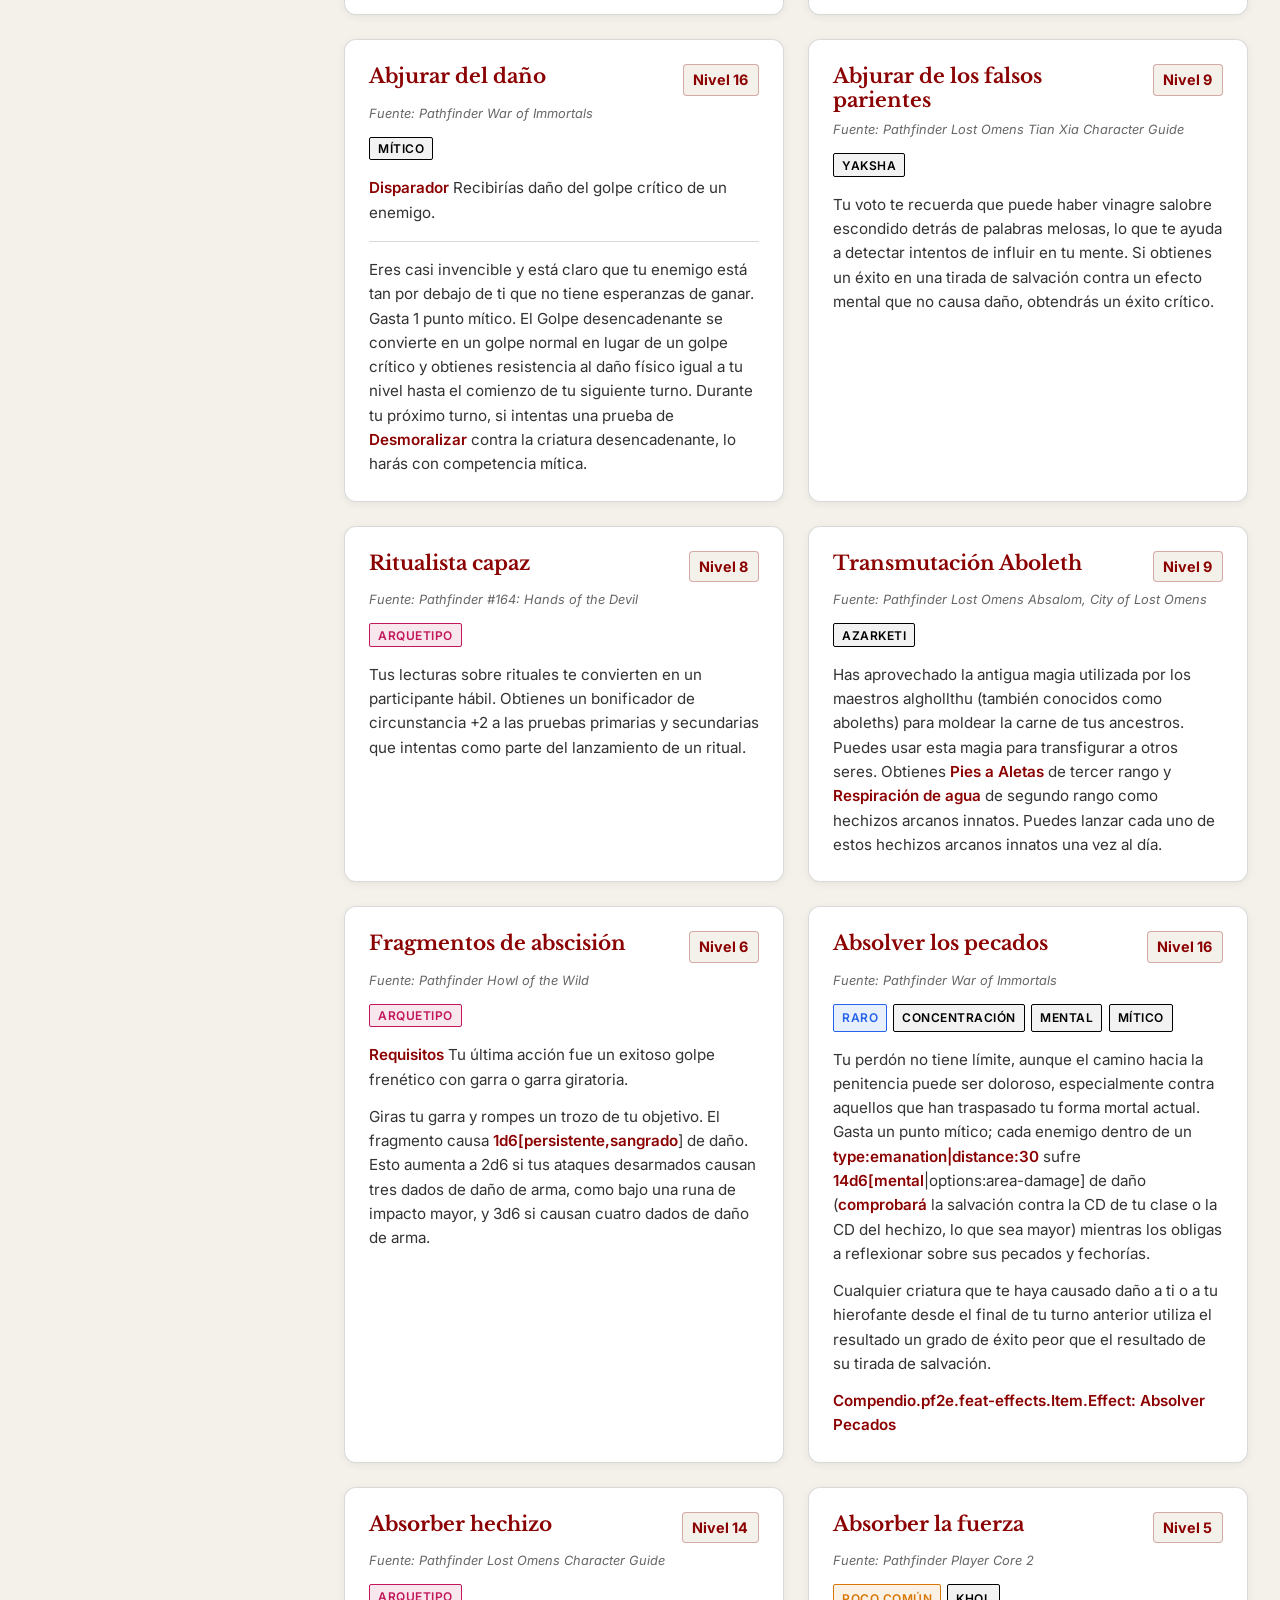
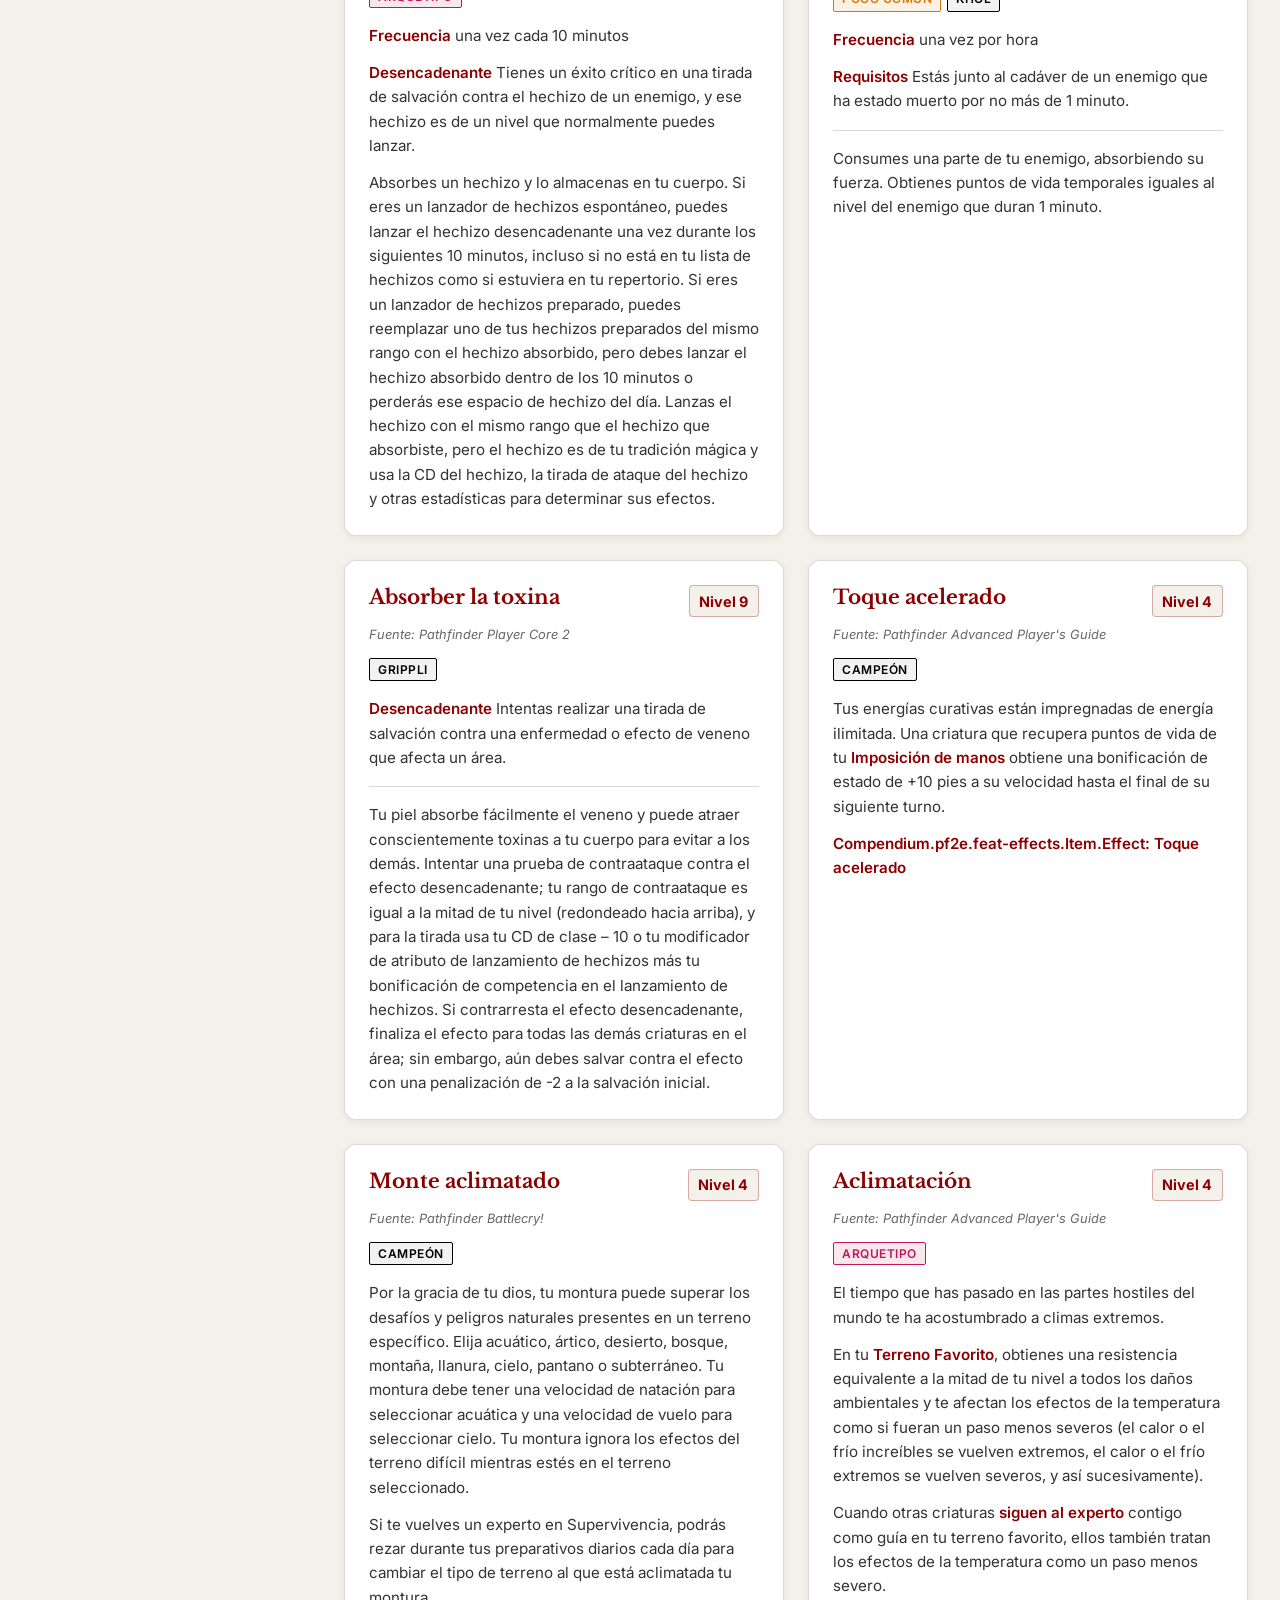
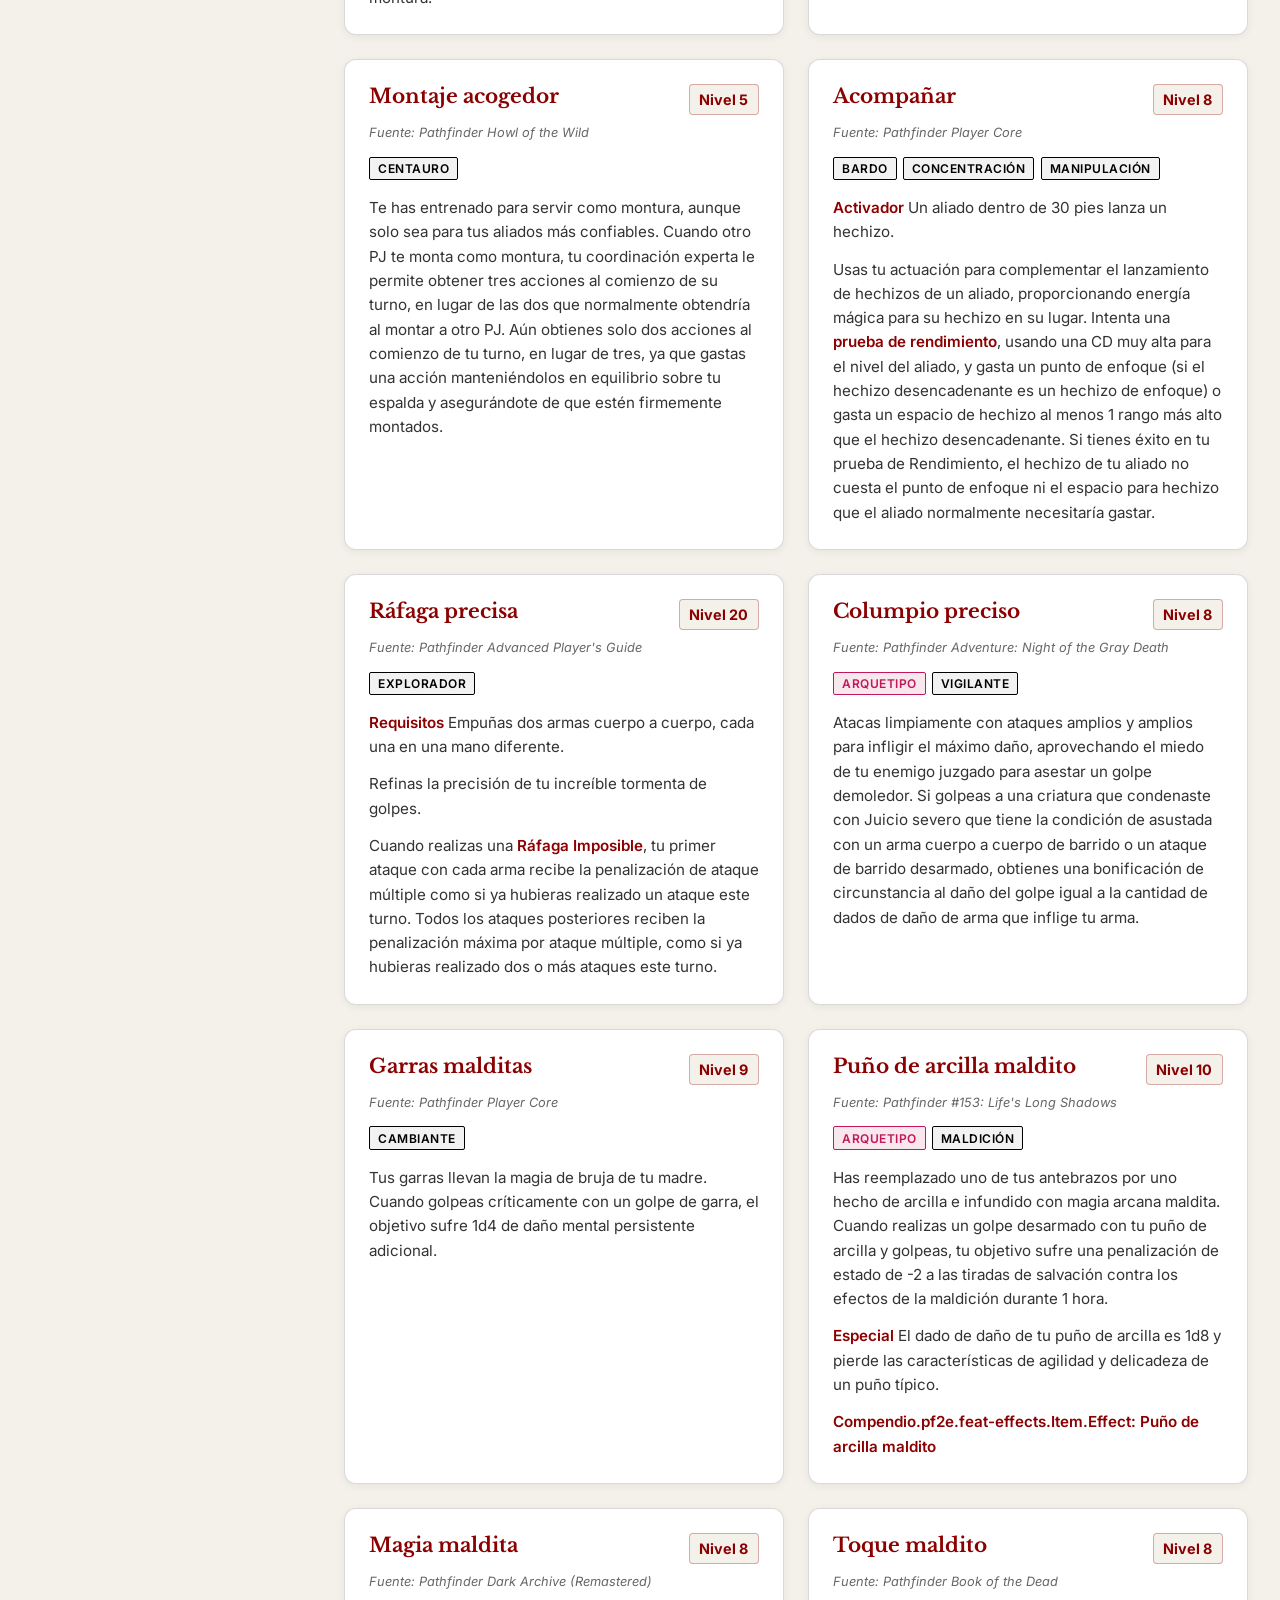
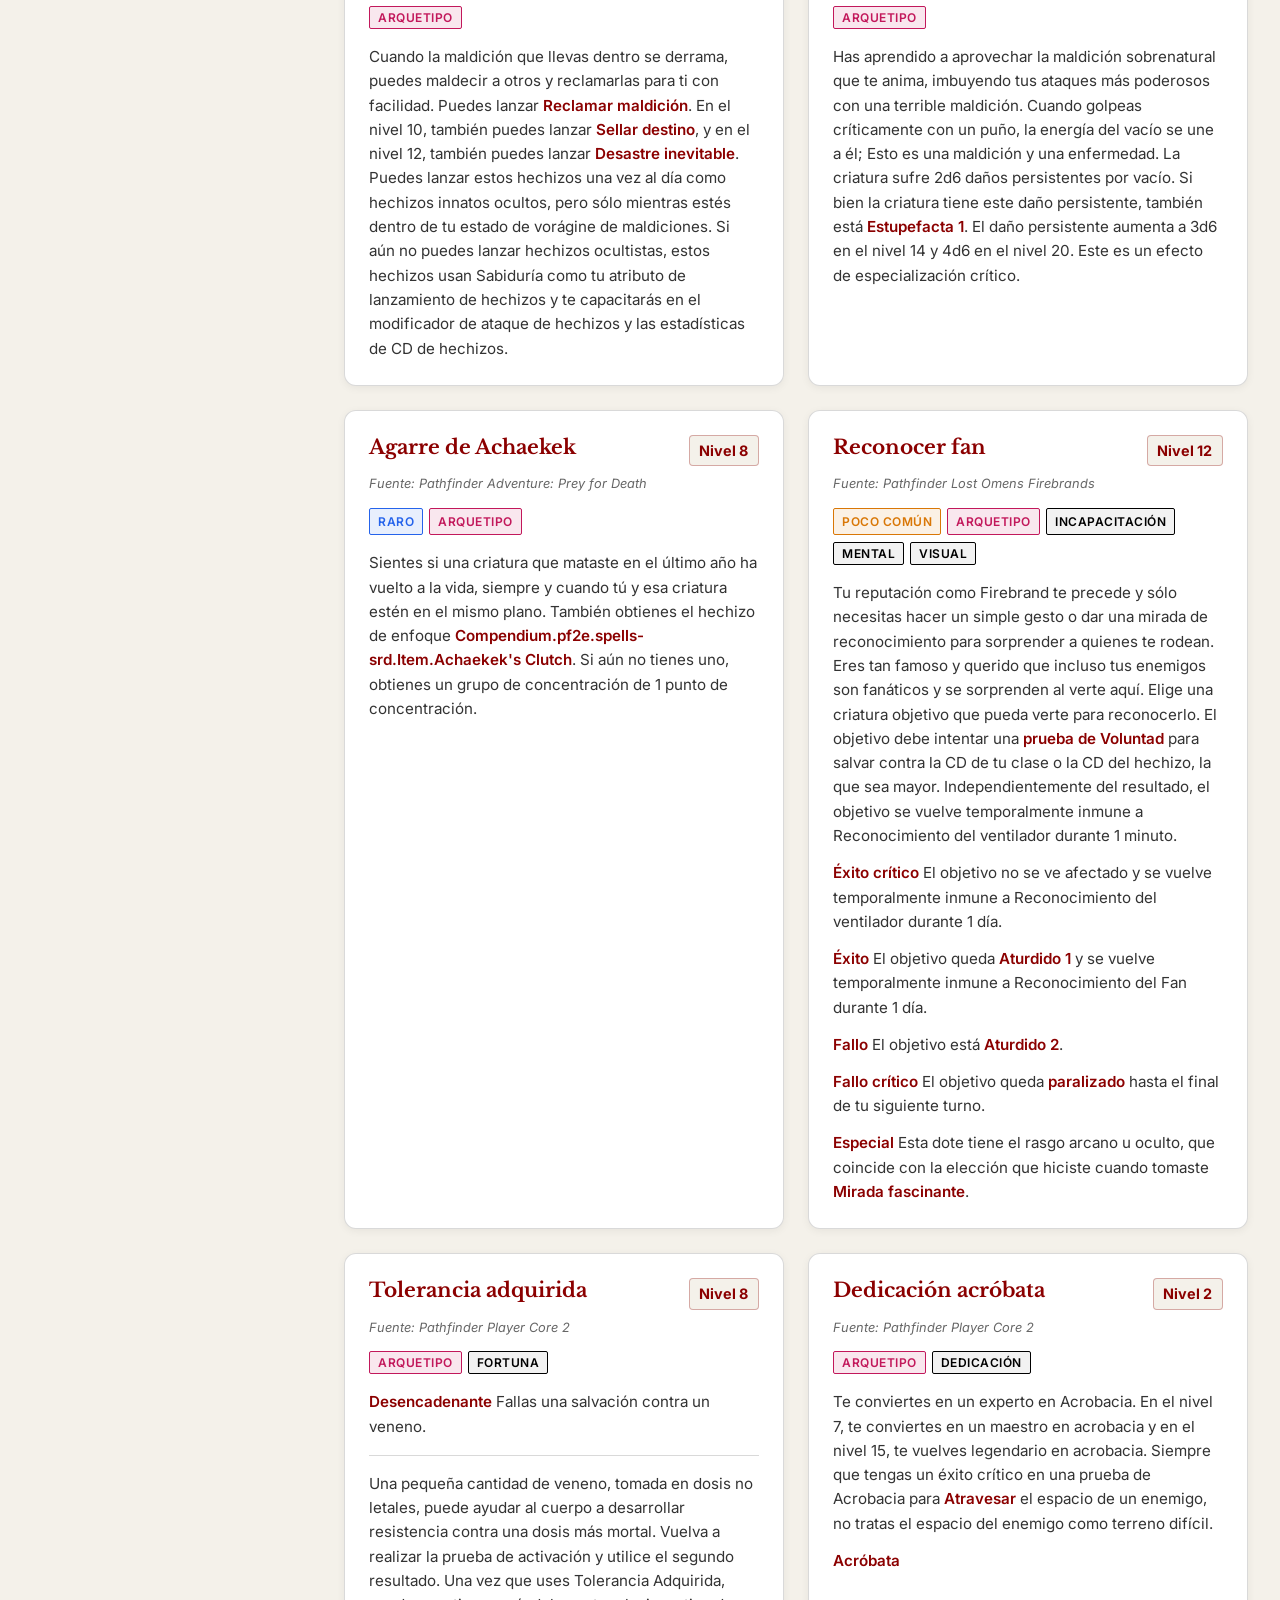
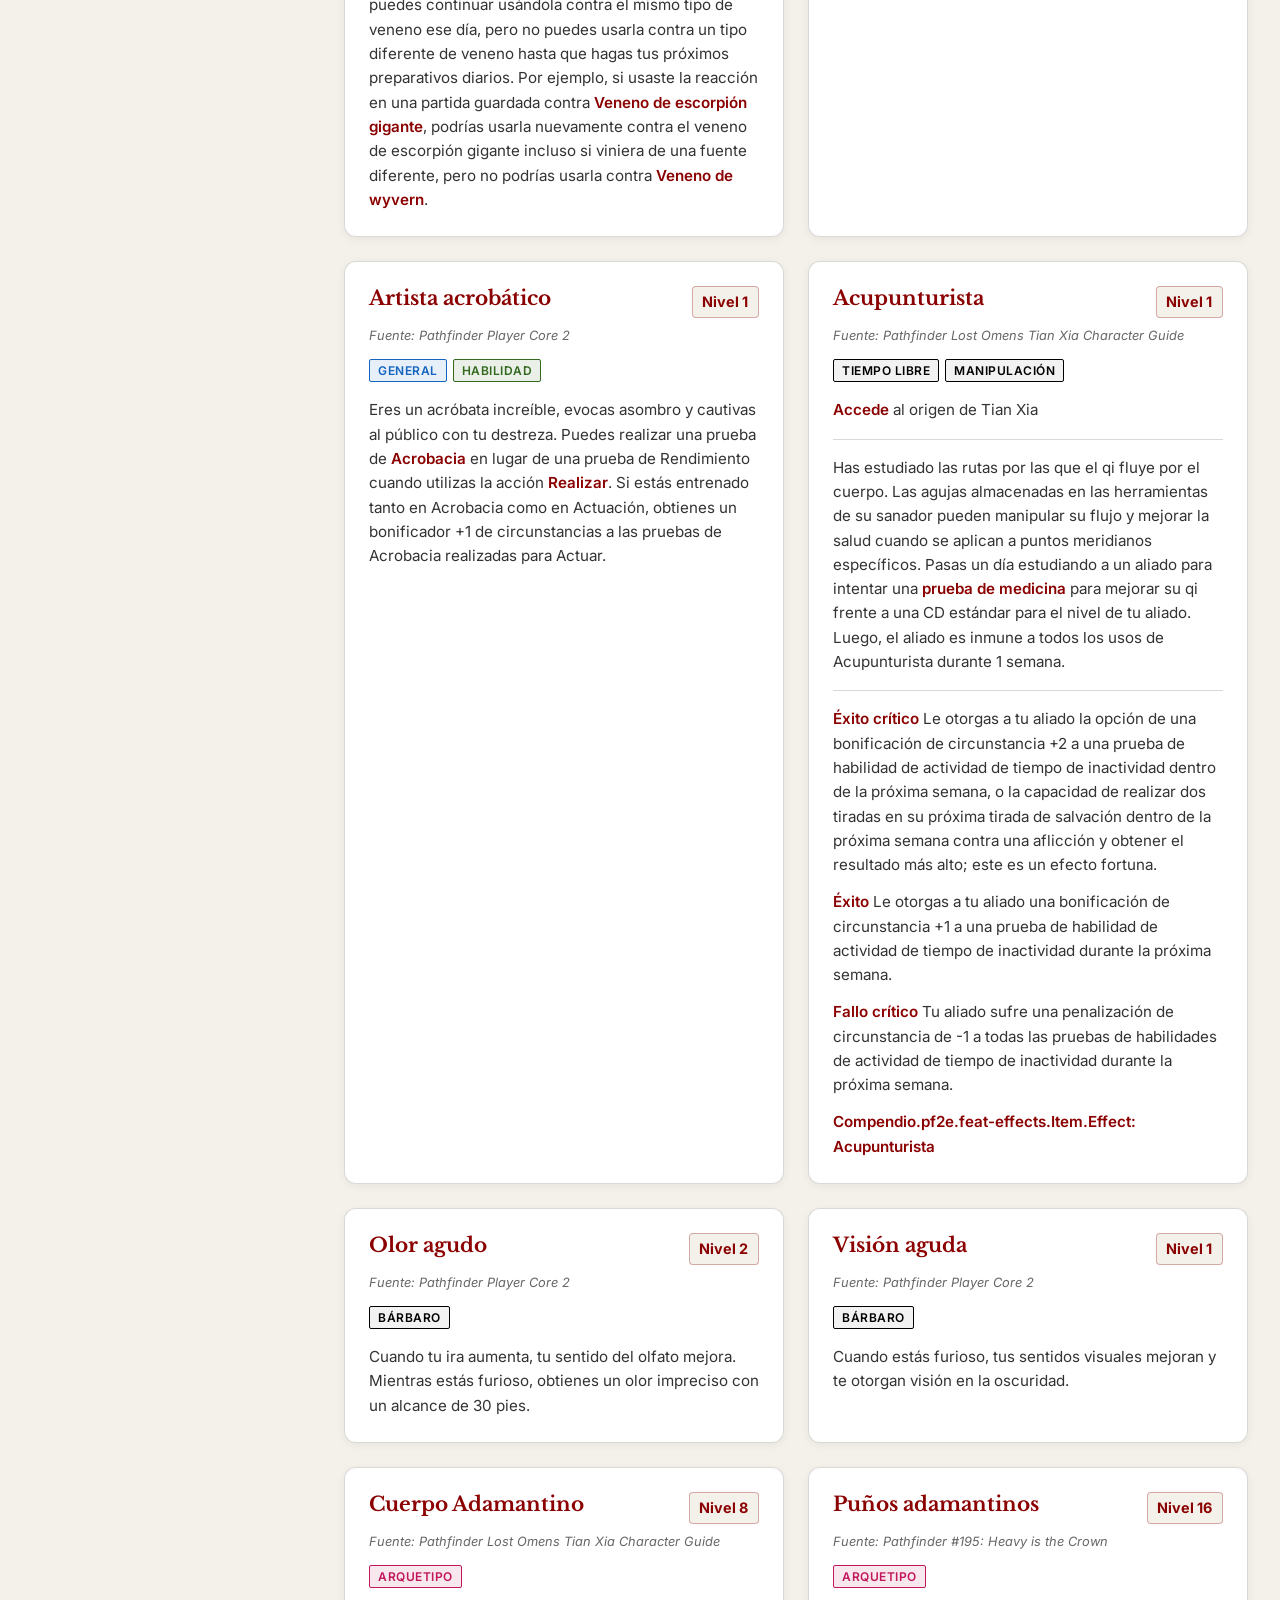
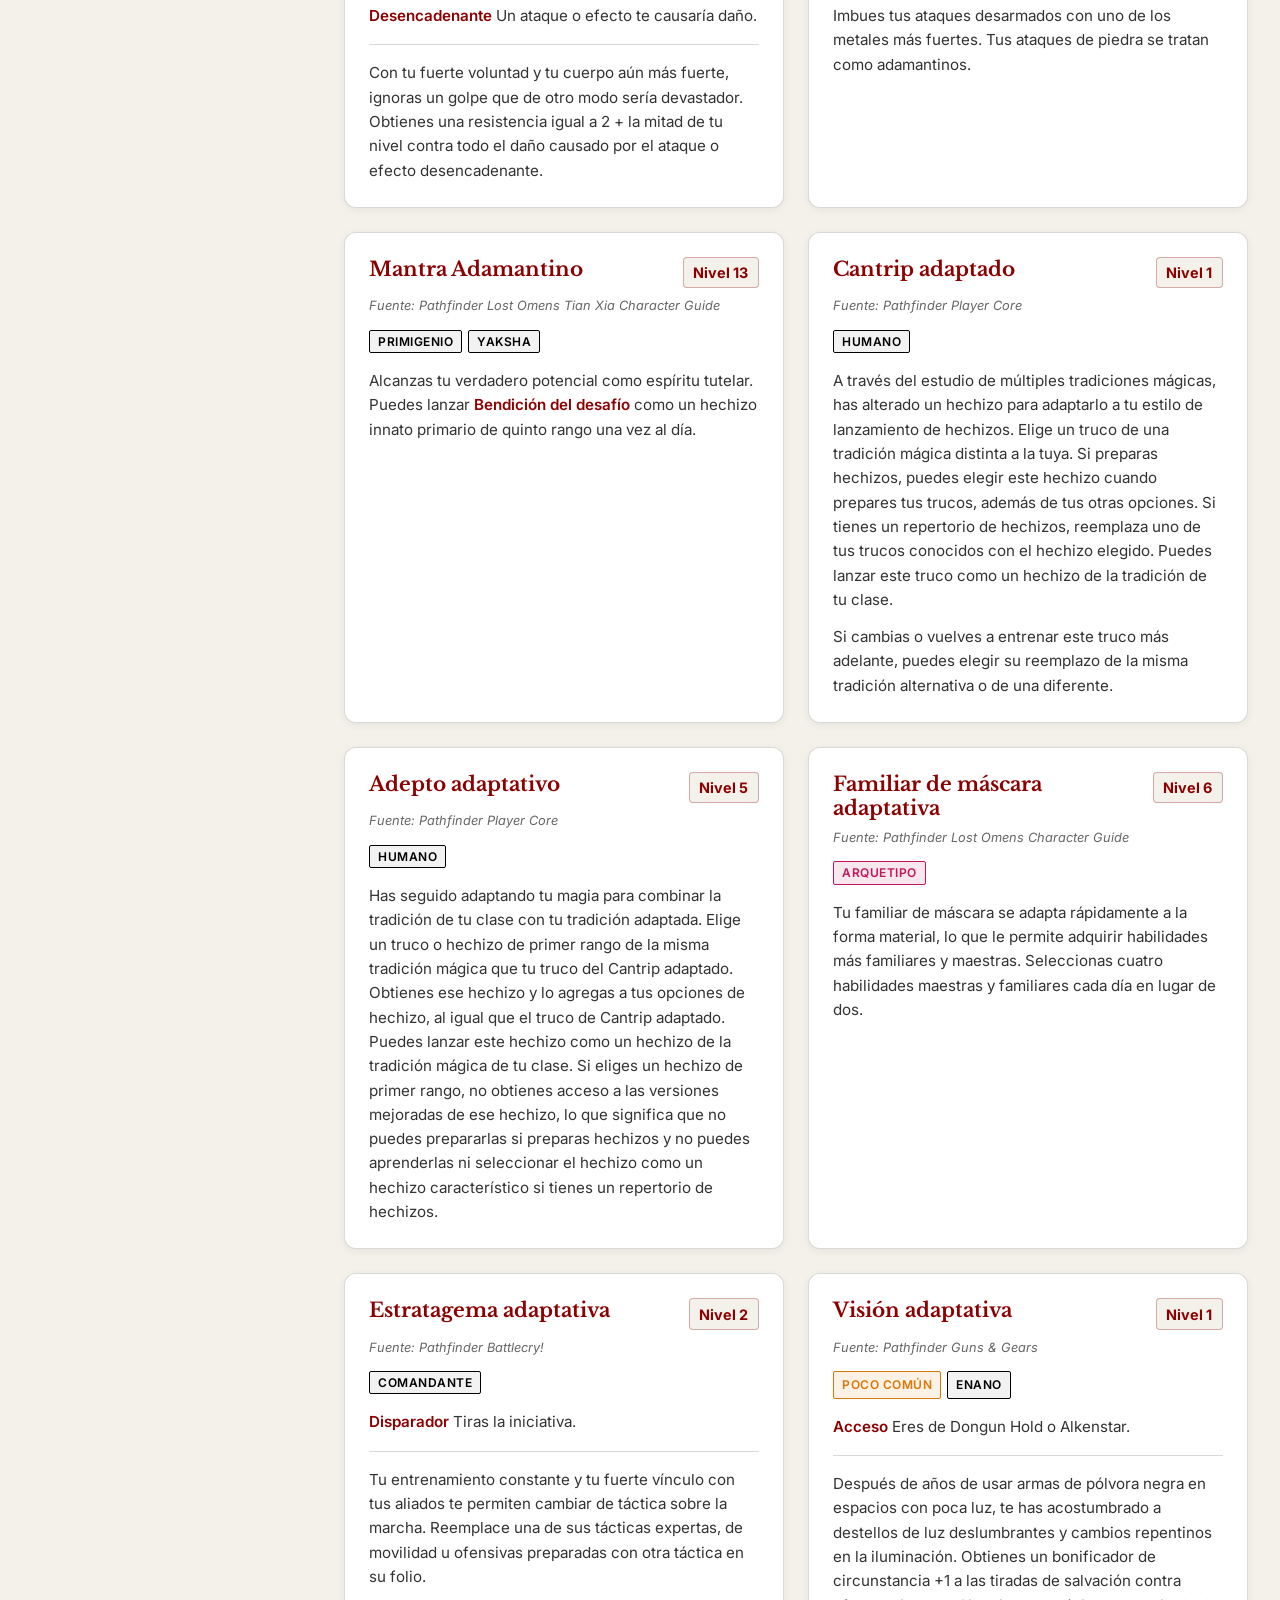
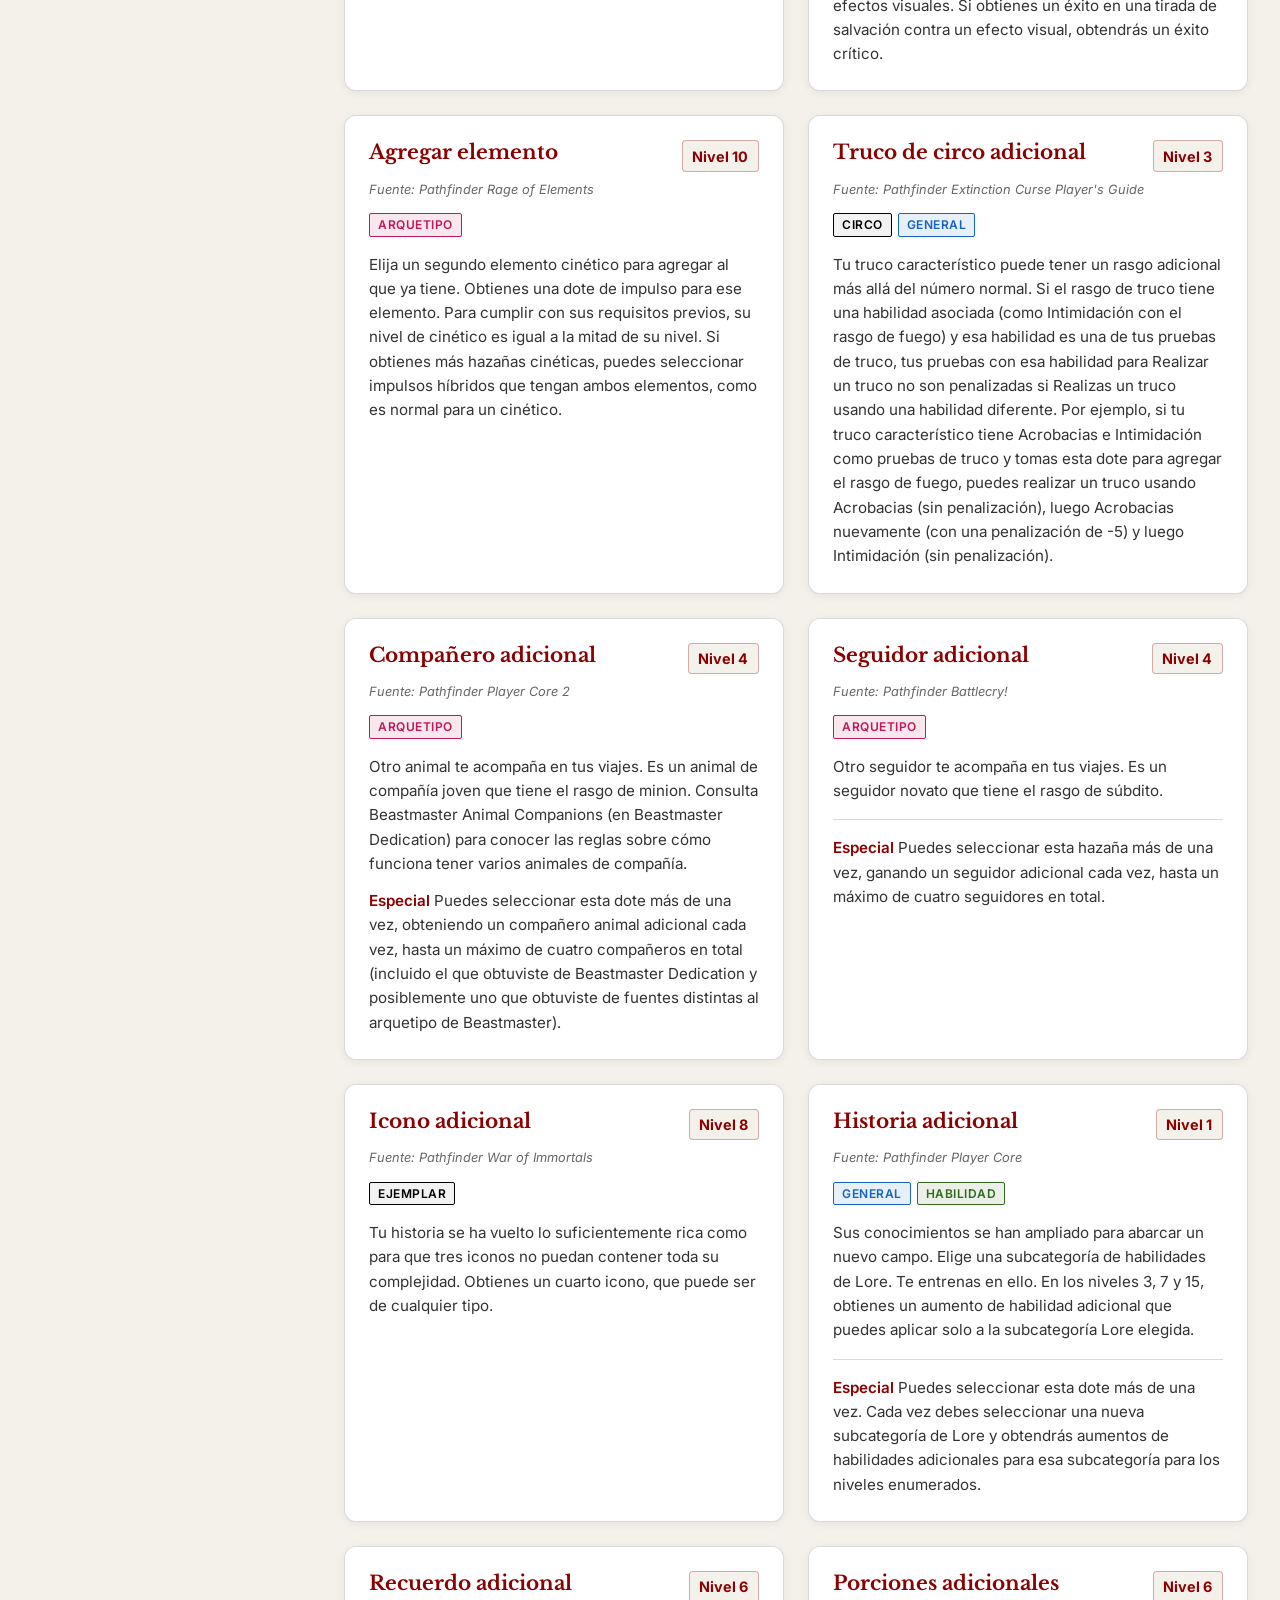
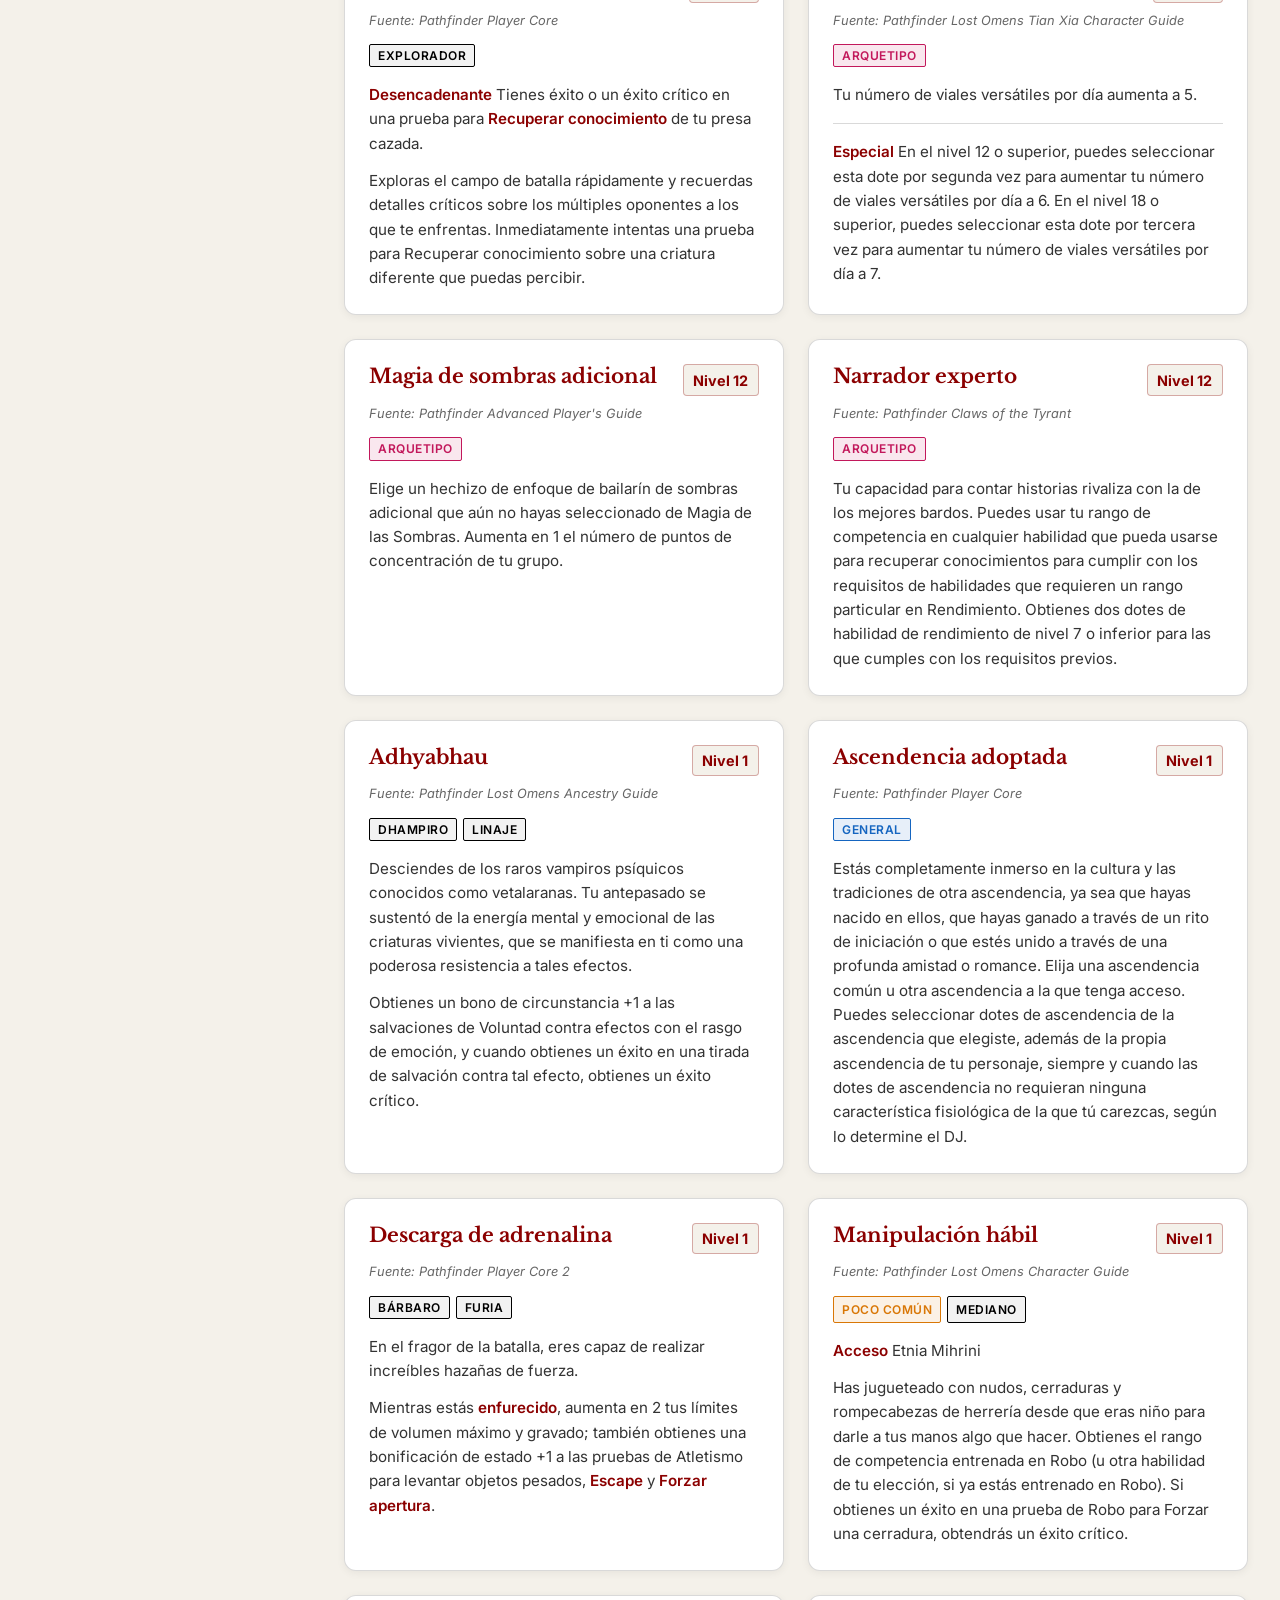
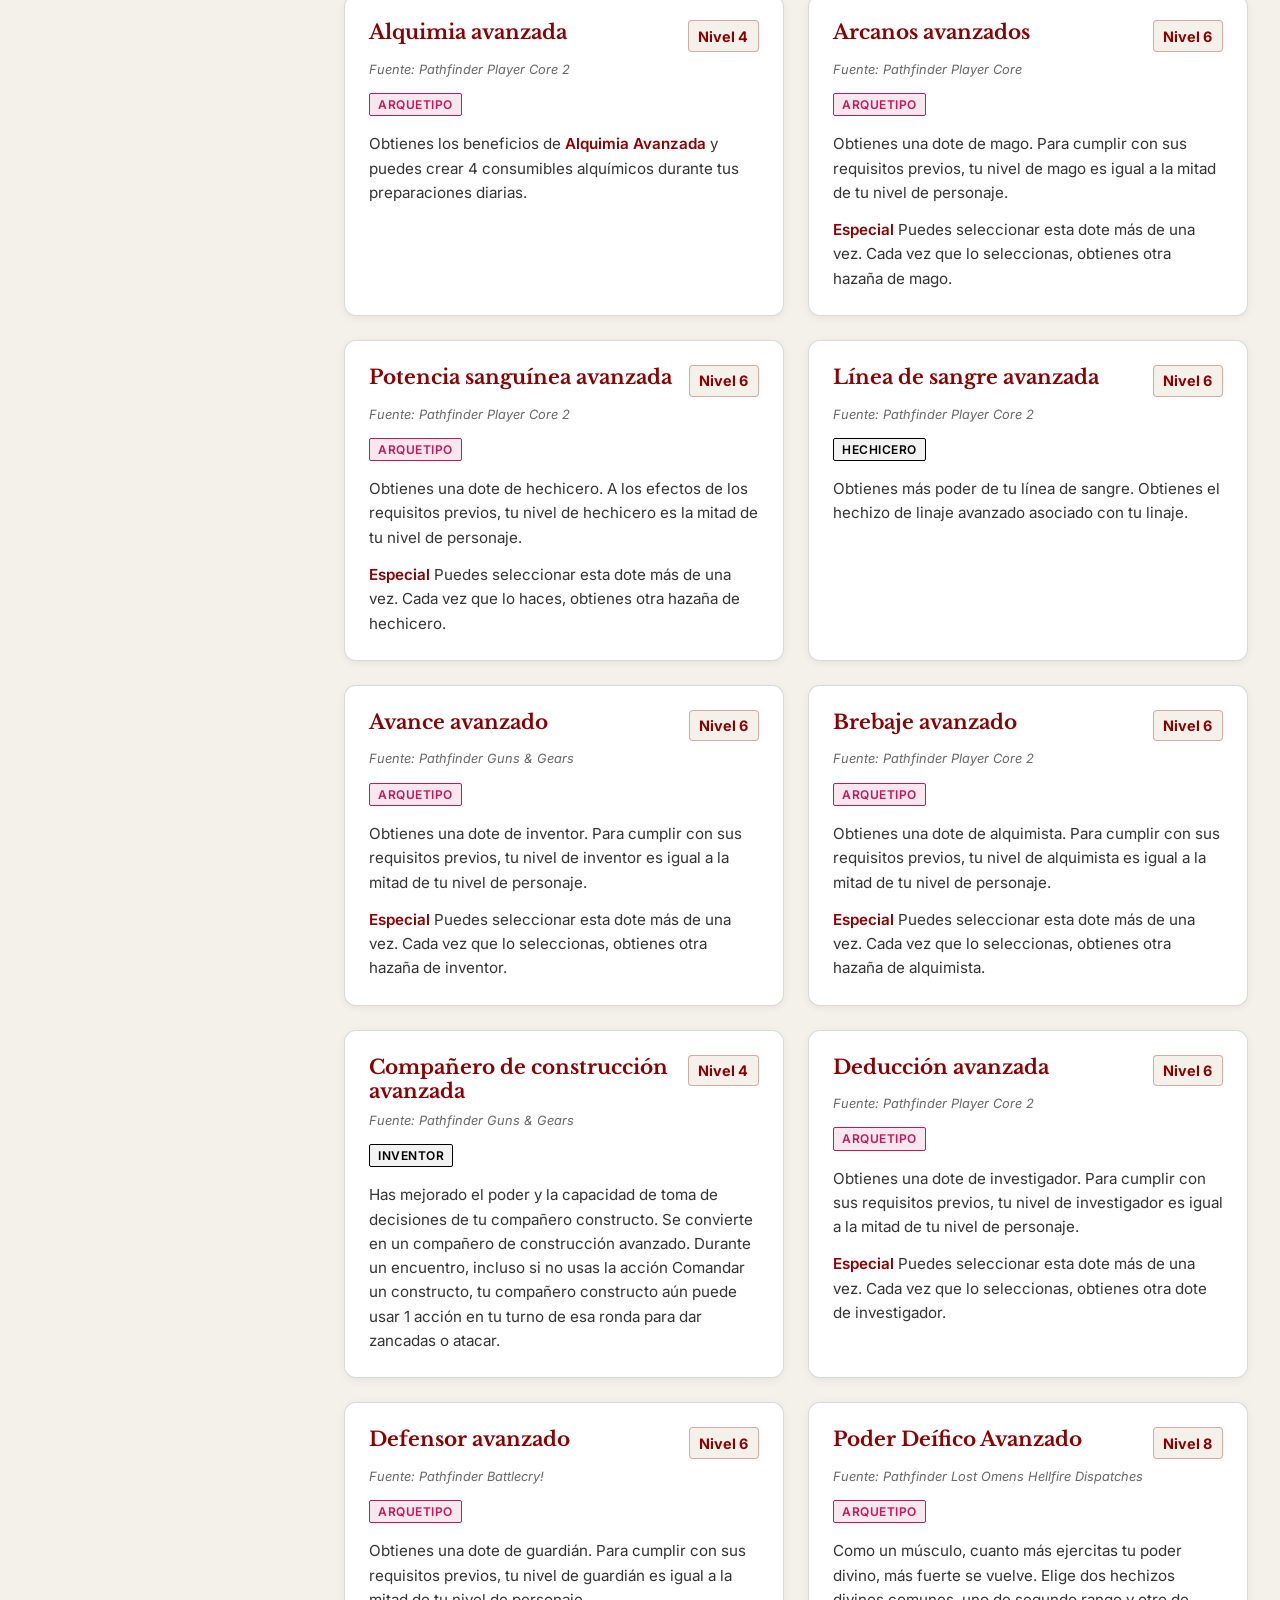
==== commit c0f7092f: "Add files via upload" ====
--- a/feats/index.html
+++ b/feats/index.html
@@ -17,6 +17,9 @@
                 <div class="search-container">
                     <input type="text" id="search-input" placeholder="Search feats by name or description..." autocomplete="off">
                 </div>
+                <button id="toggle-sidebar" class="theme-select toggle-btn" title="Mostrar/Ocultar Filtros">
+                    <span class="icon">☰</span>
+                </button>
                 <select id="language-selector" class="theme-select">
                     <option value="en">English</option>
                     <option value="es">Español</option>
--- a/feats/style.css
+++ b/feats/style.css
@@ -141,6 +141,21 @@
     font-weight: bold;
     cursor: pointer;
     backdrop-filter: blur(5px);
+    display: flex;
+    align-items: center;
+    justify-content: center;
+    transition: all 0.2s ease;
+}
+
+.toggle-btn {
+    min-width: 45px;
+    padding: 0;
+    font-size: 1.2rem;
+}
+
+.toggle-btn:hover {
+    background: rgba(255, 255, 255, 0.25);
+    transform: scale(1.05);
 }
 .theme-select option {
     color: #333;
@@ -172,6 +187,17 @@
     top: 100px;
     max-height: calc(100vh - 120px);
     overflow-y: auto;
+    transition: all 0.3s cubic-bezier(0.4, 0, 0.2, 1);
+}
+
+.sidebar.collapsed {
+    width: 0;
+    padding: 0;
+    margin: 0;
+    border: none;
+    opacity: 0;
+    pointer-events: none;
+    gap: 0;
 }
 
 .sidebar::-webkit-scrollbar { width: 6px; }
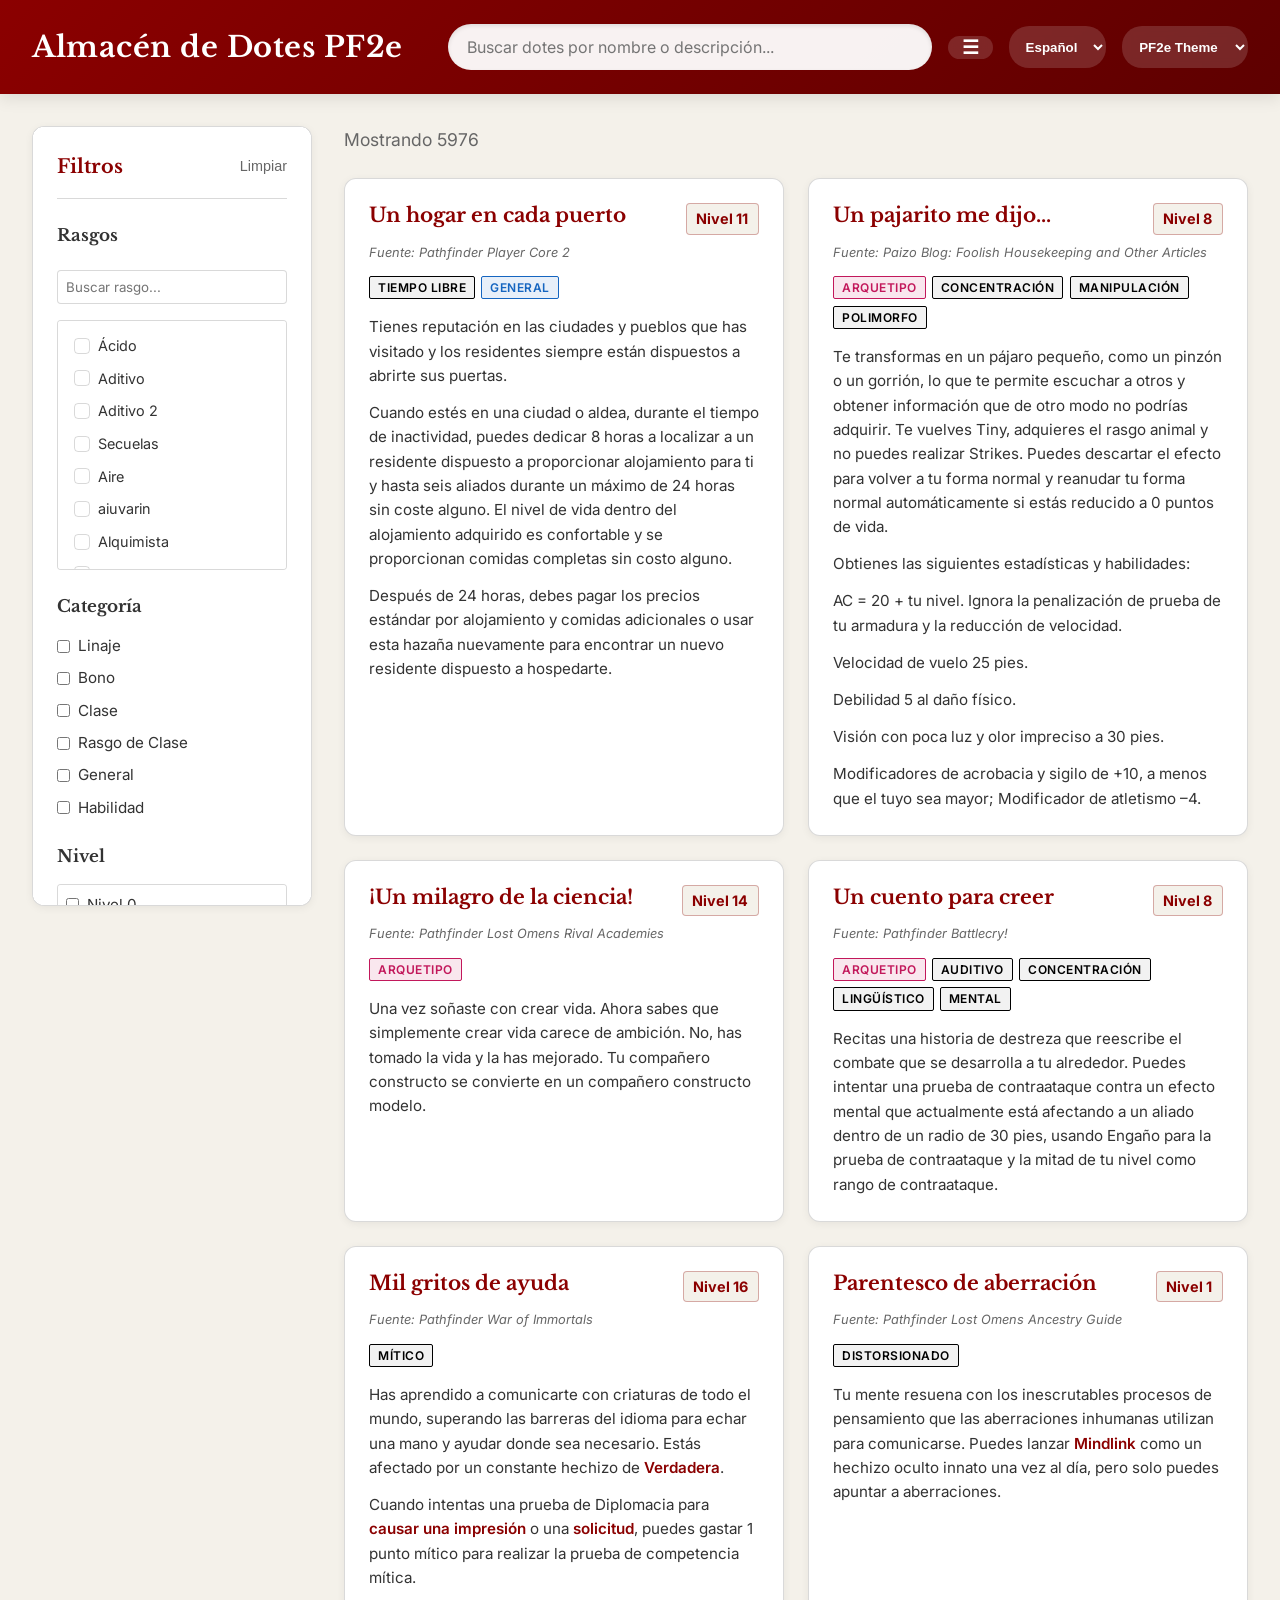
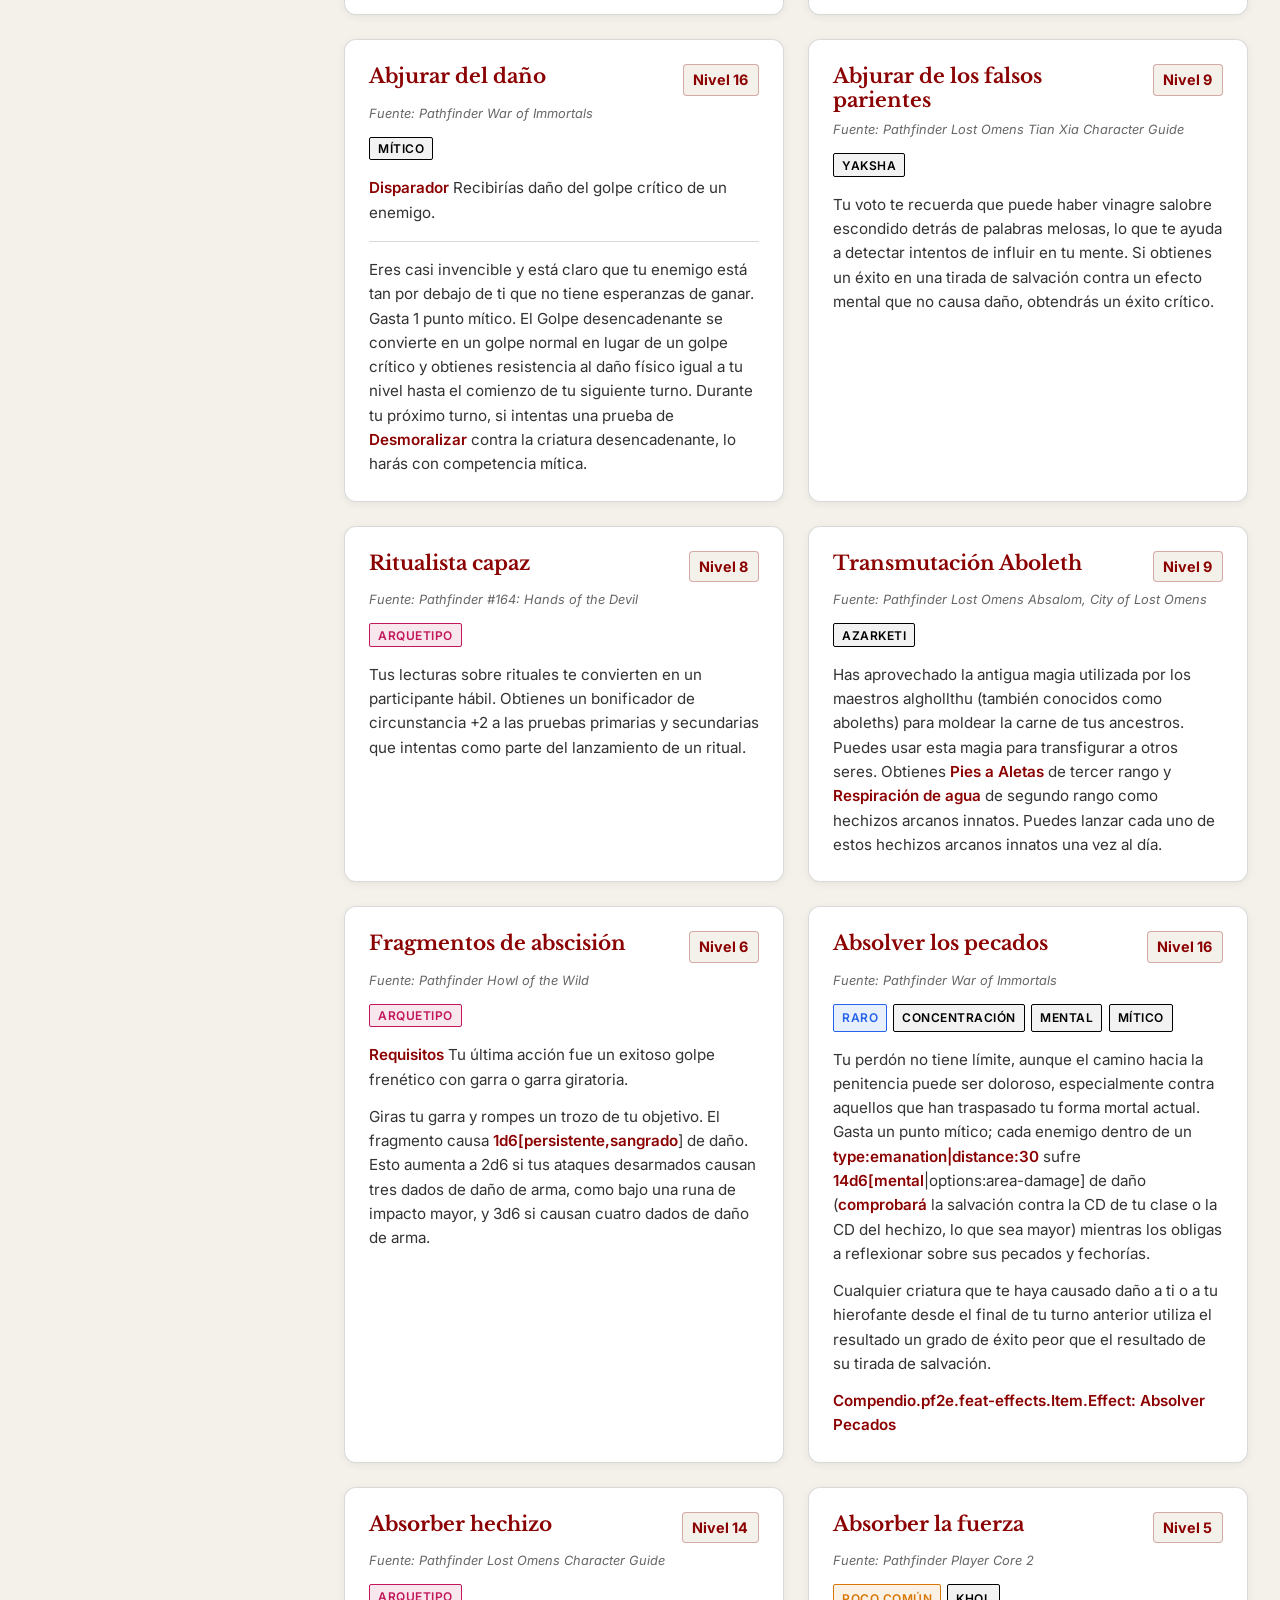
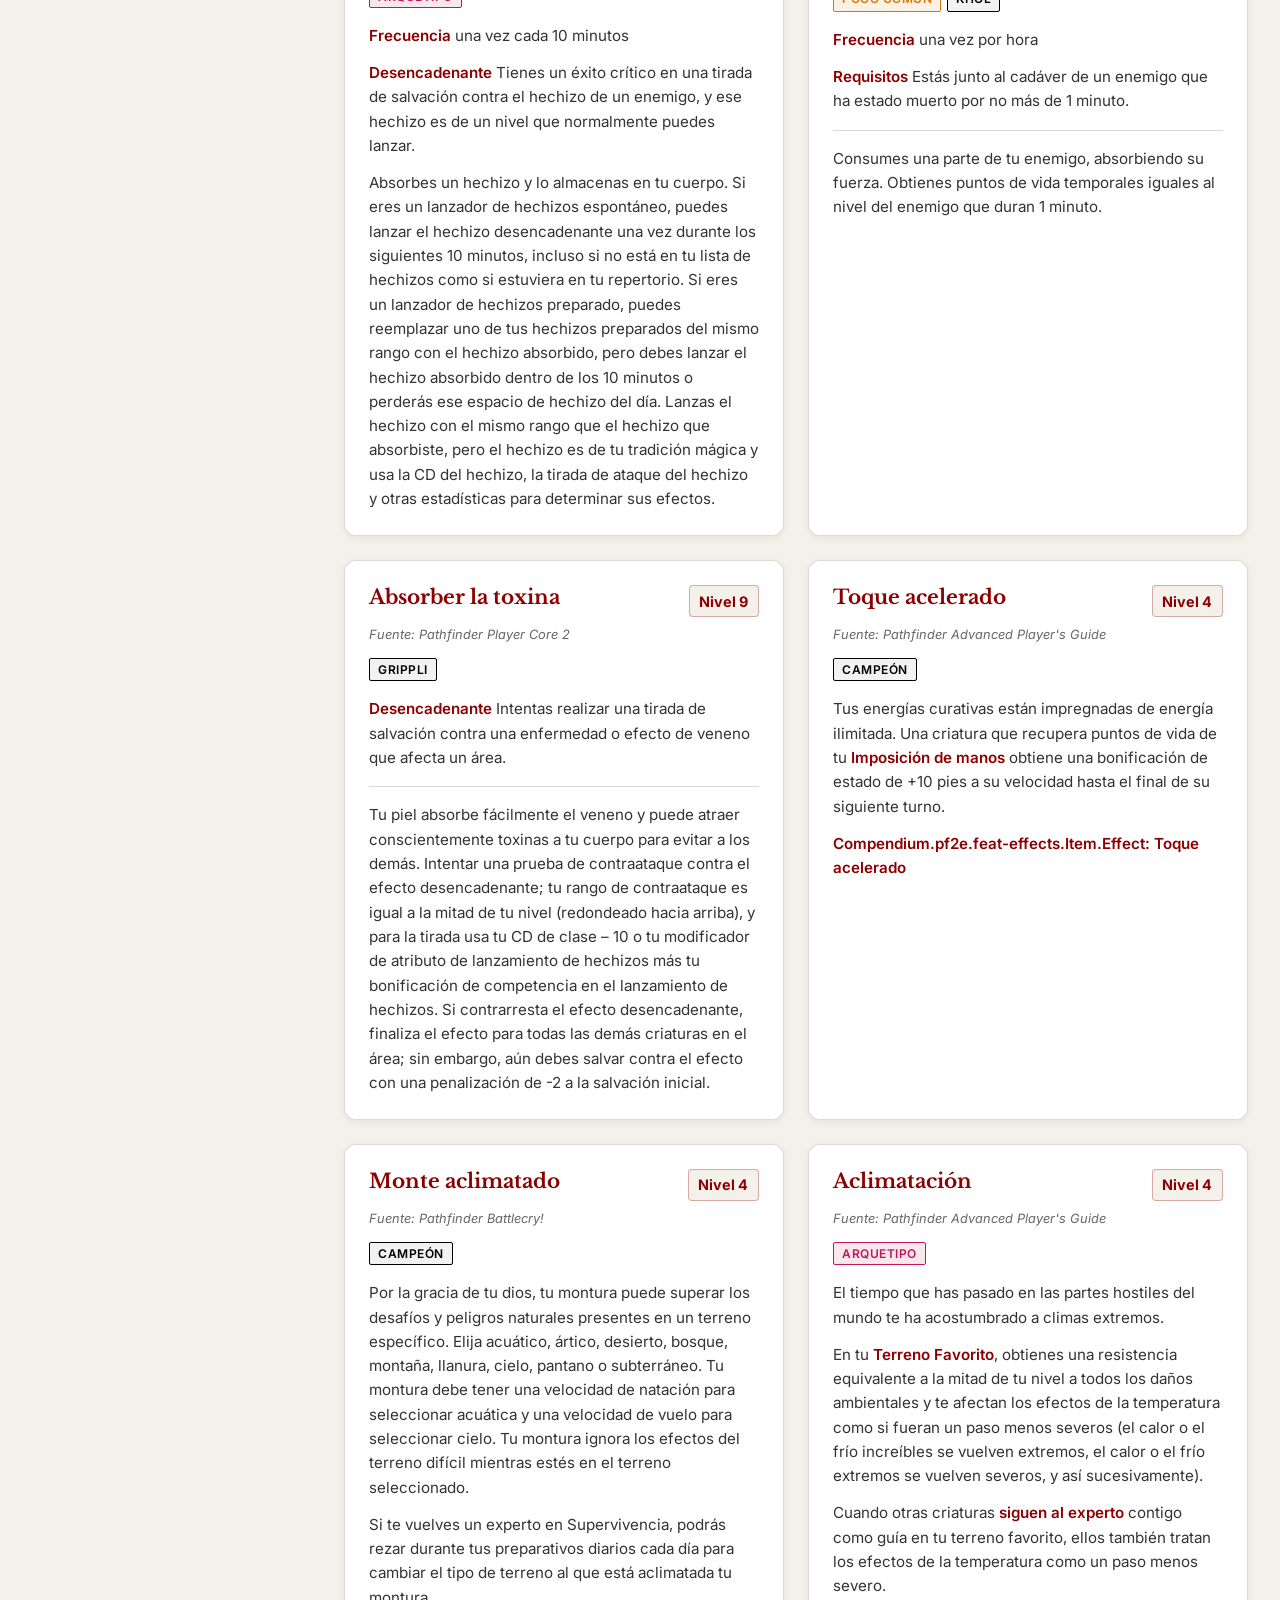
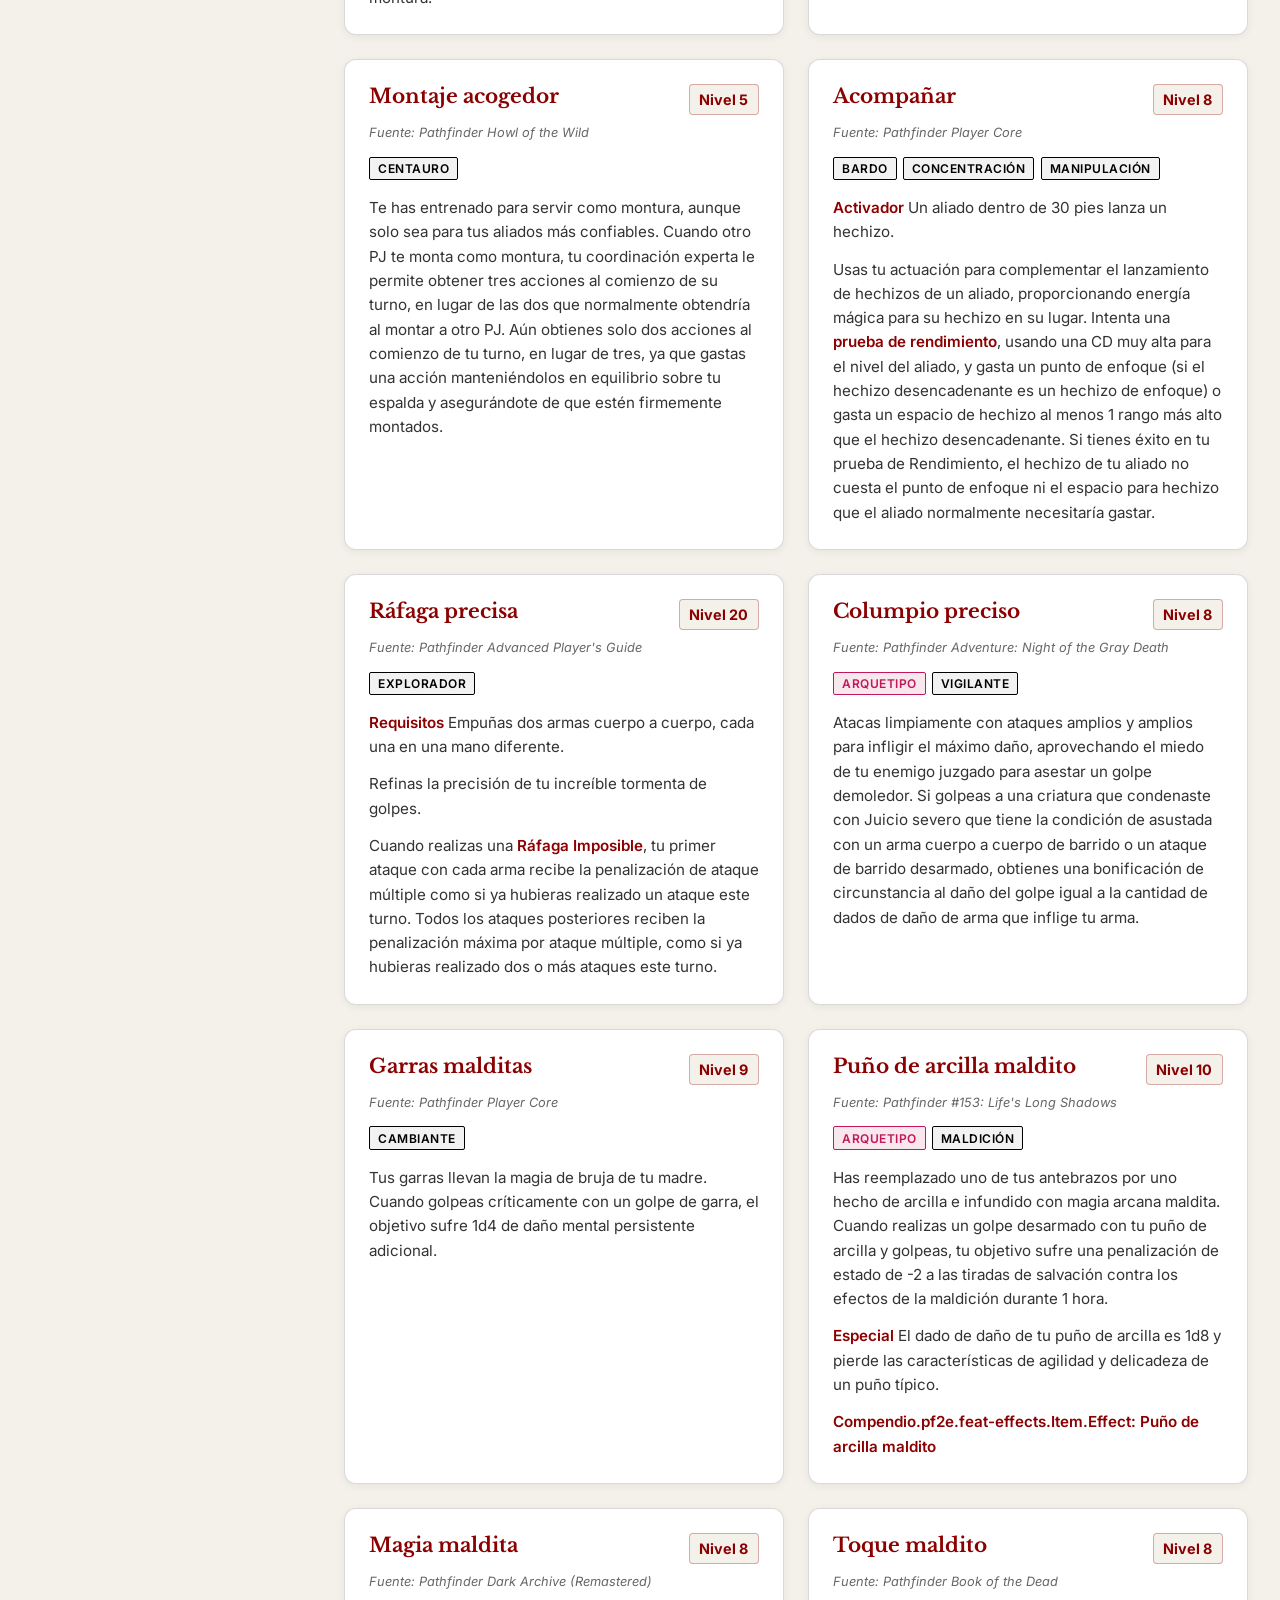
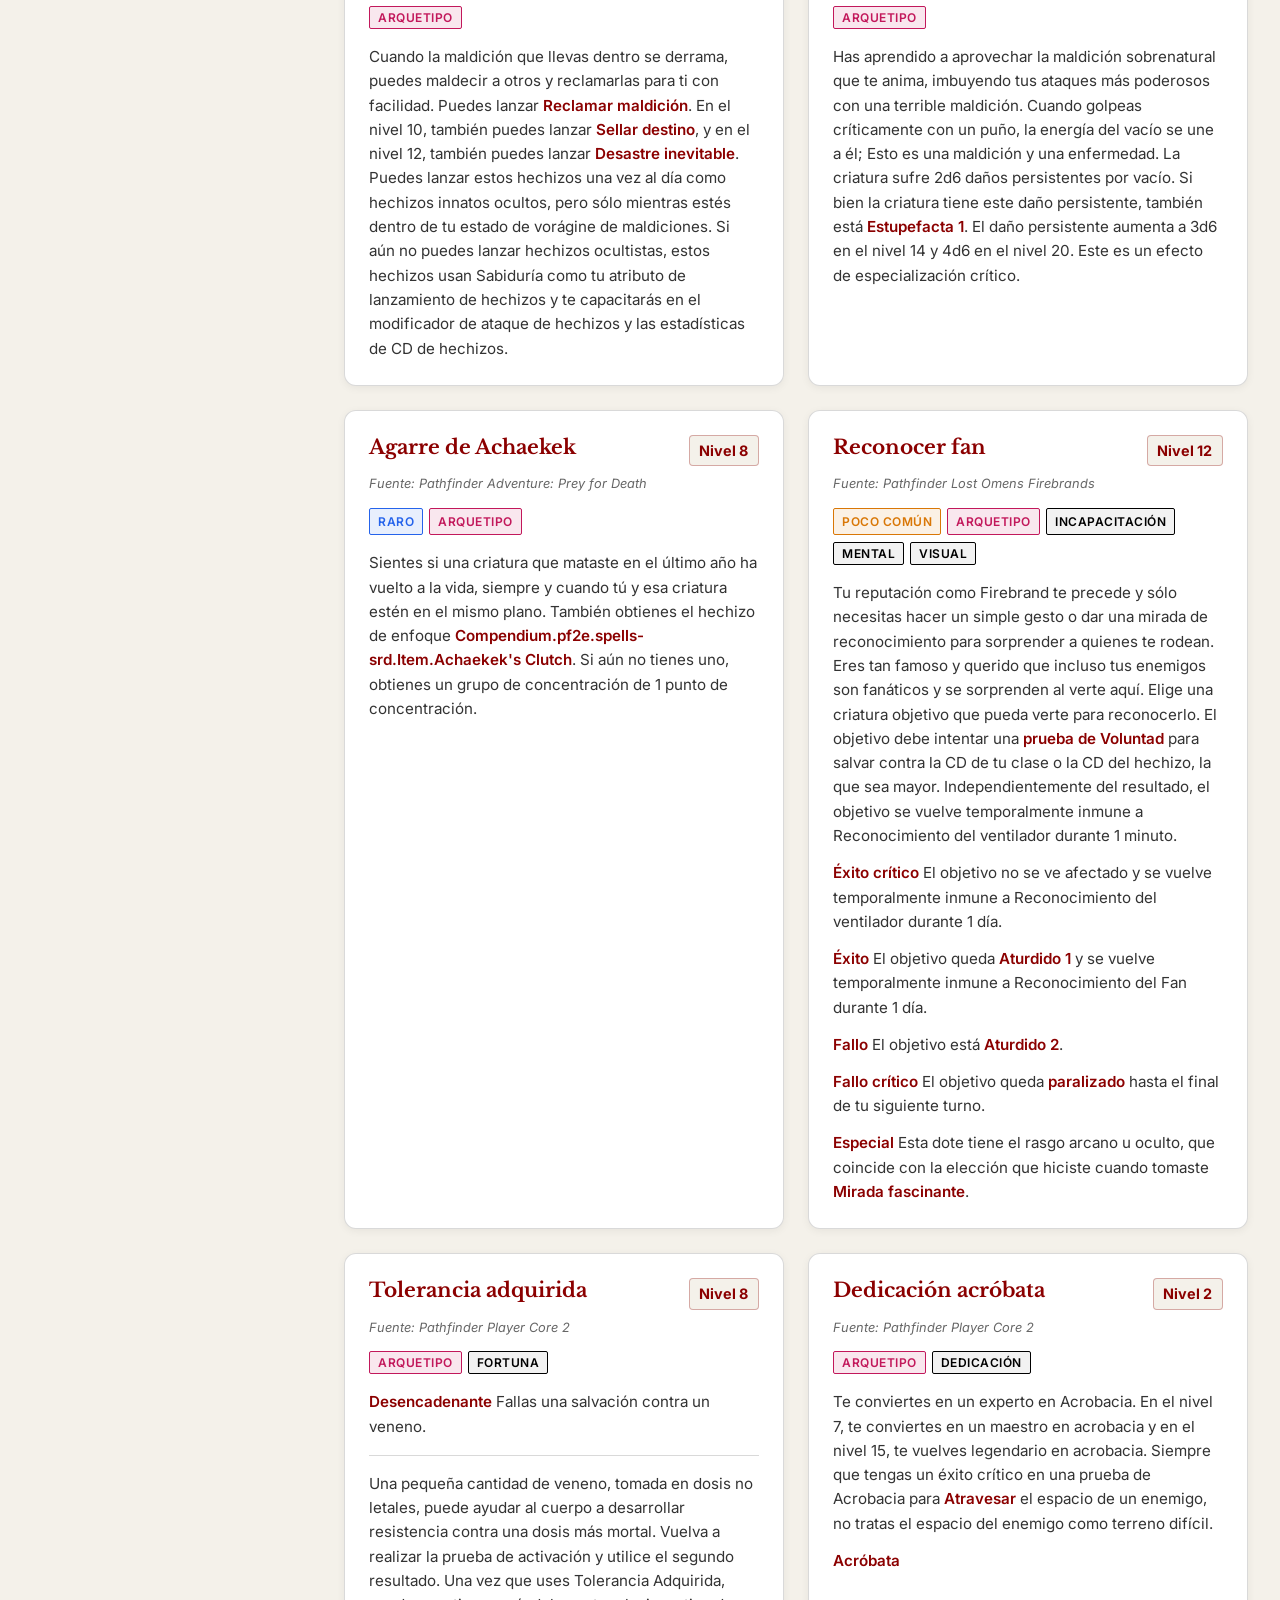
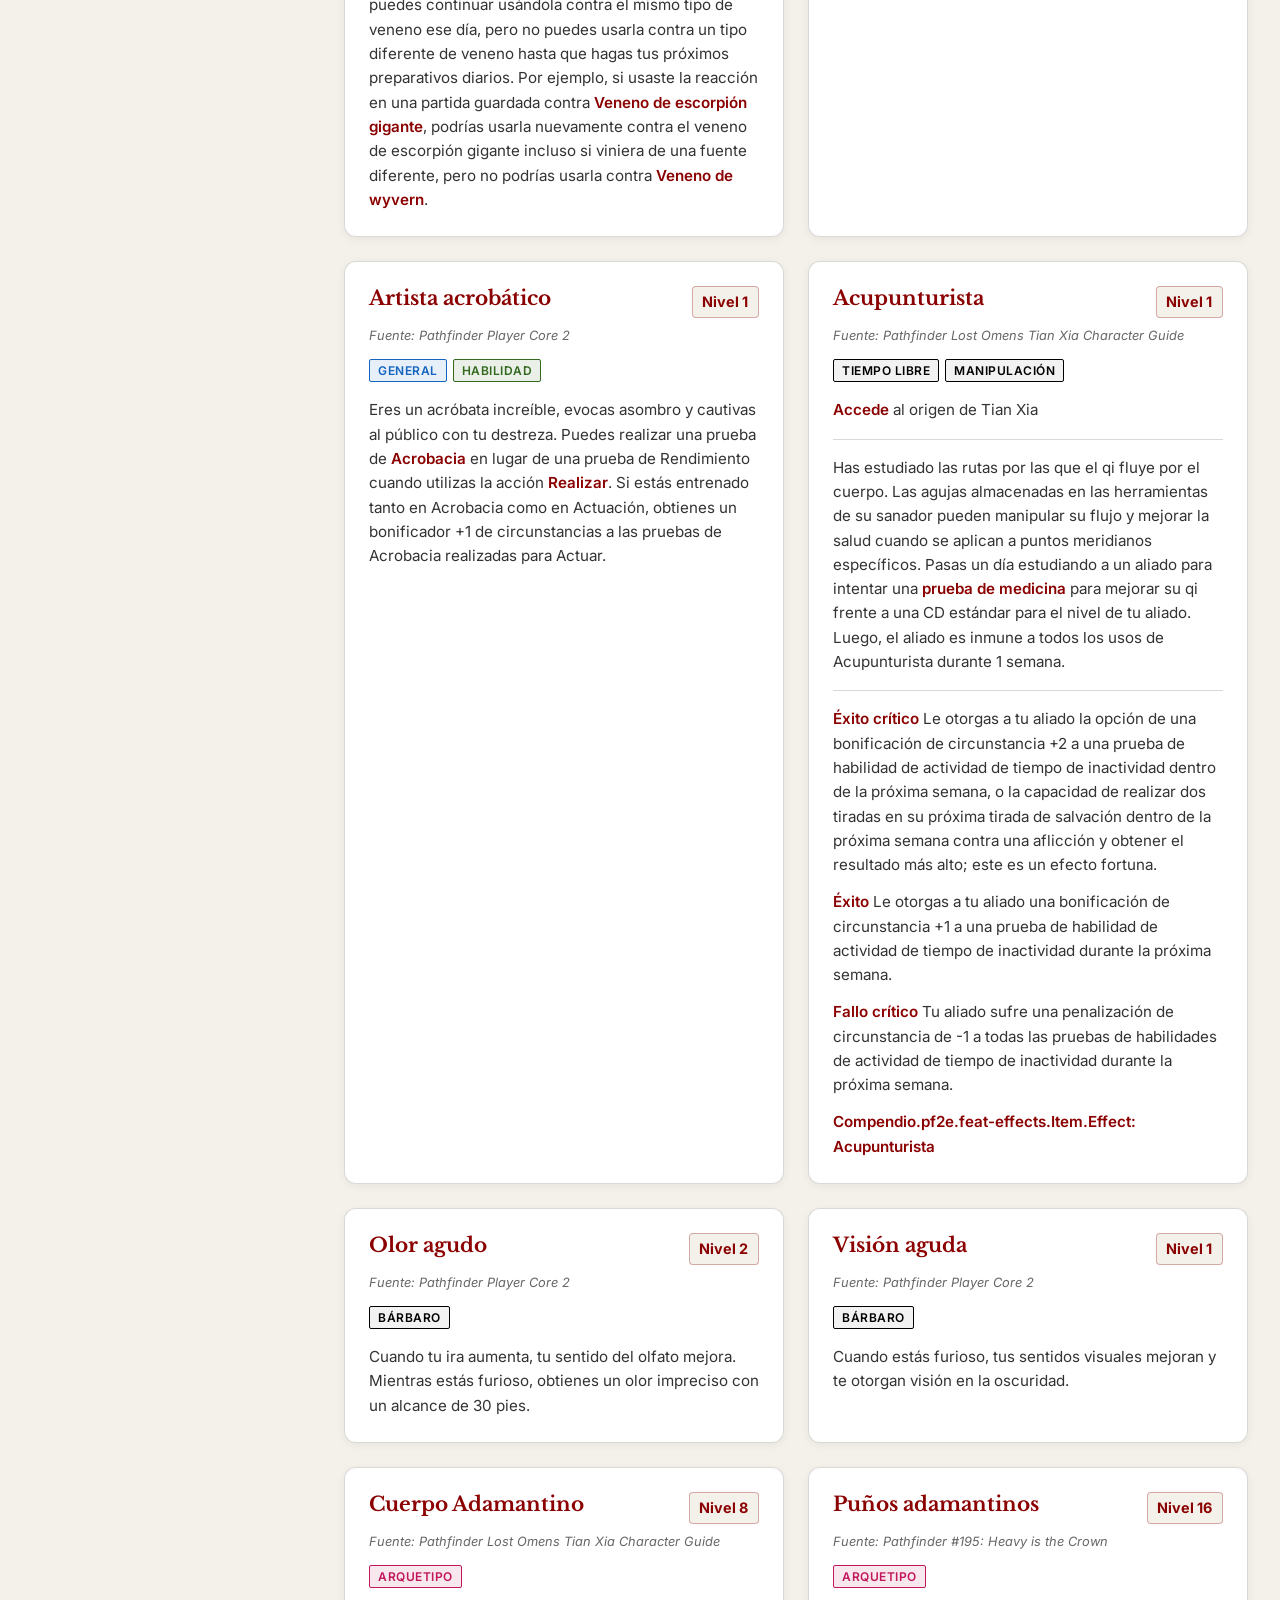
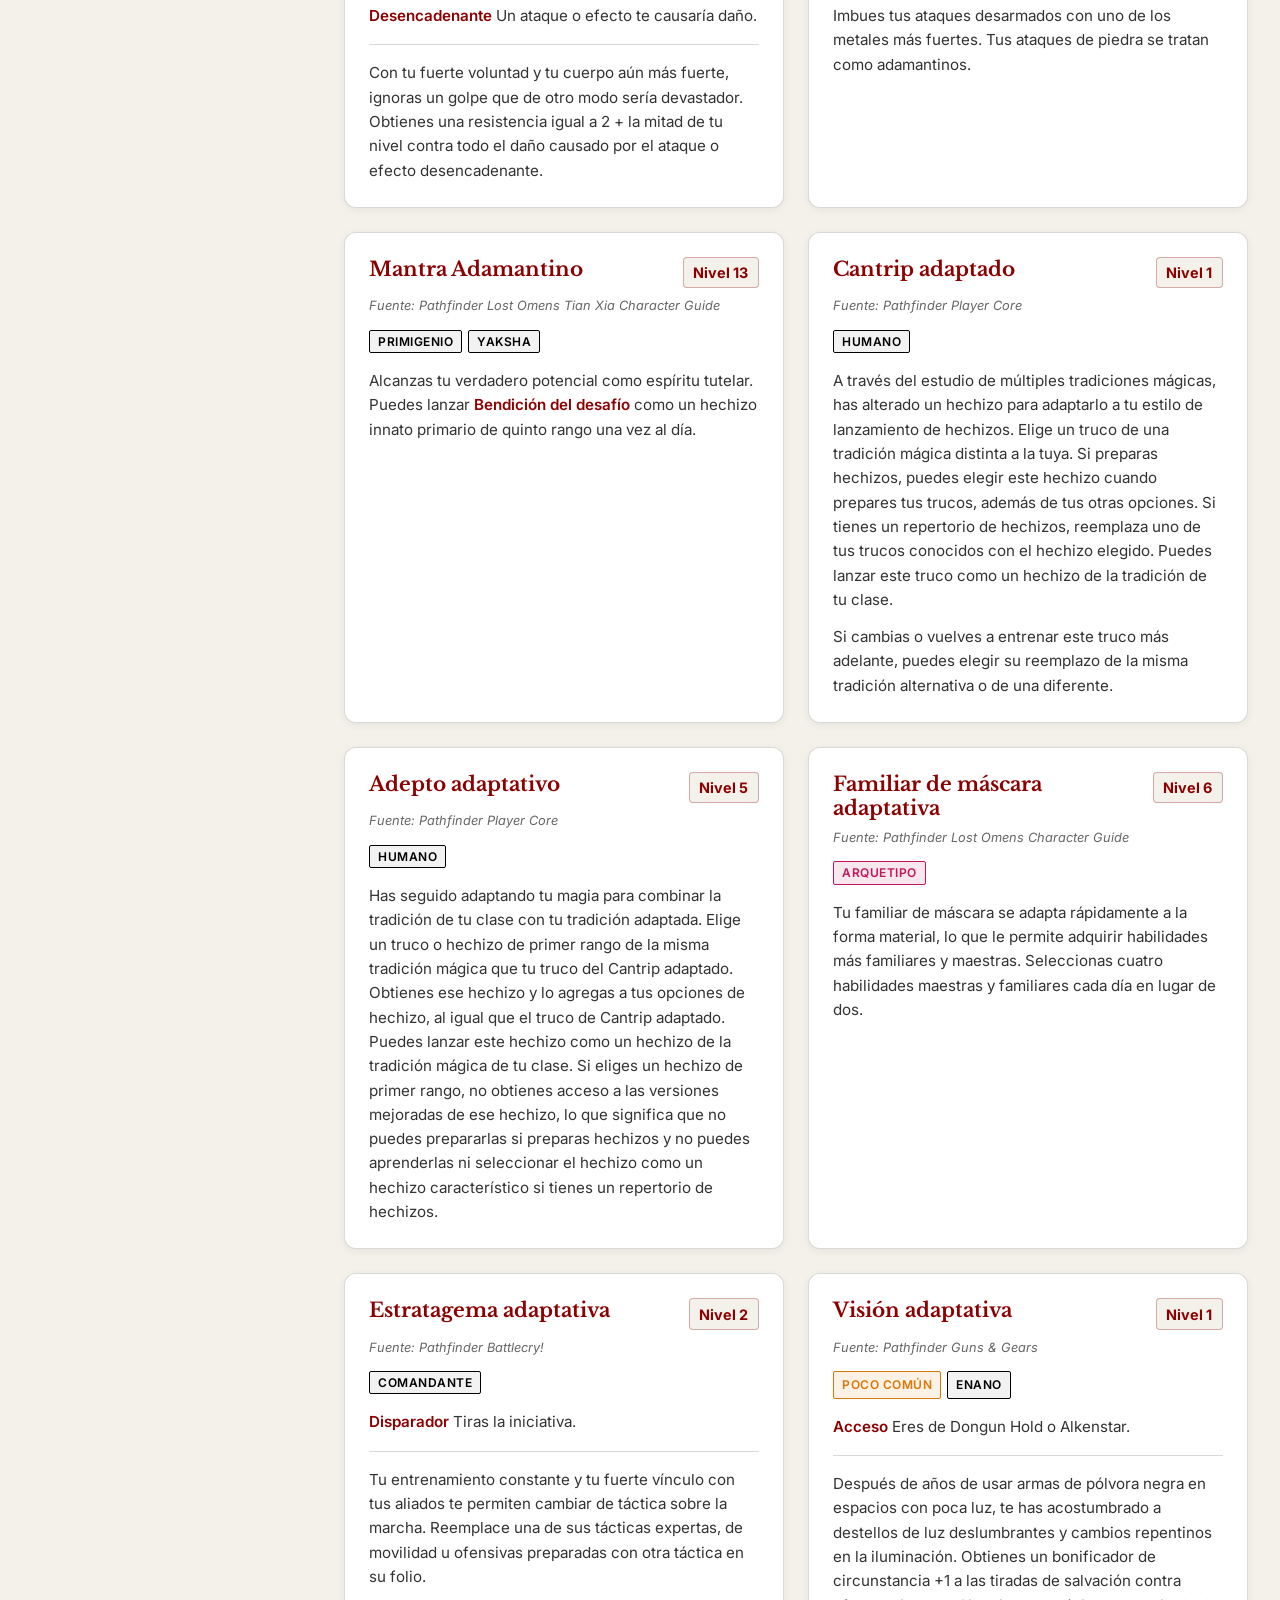
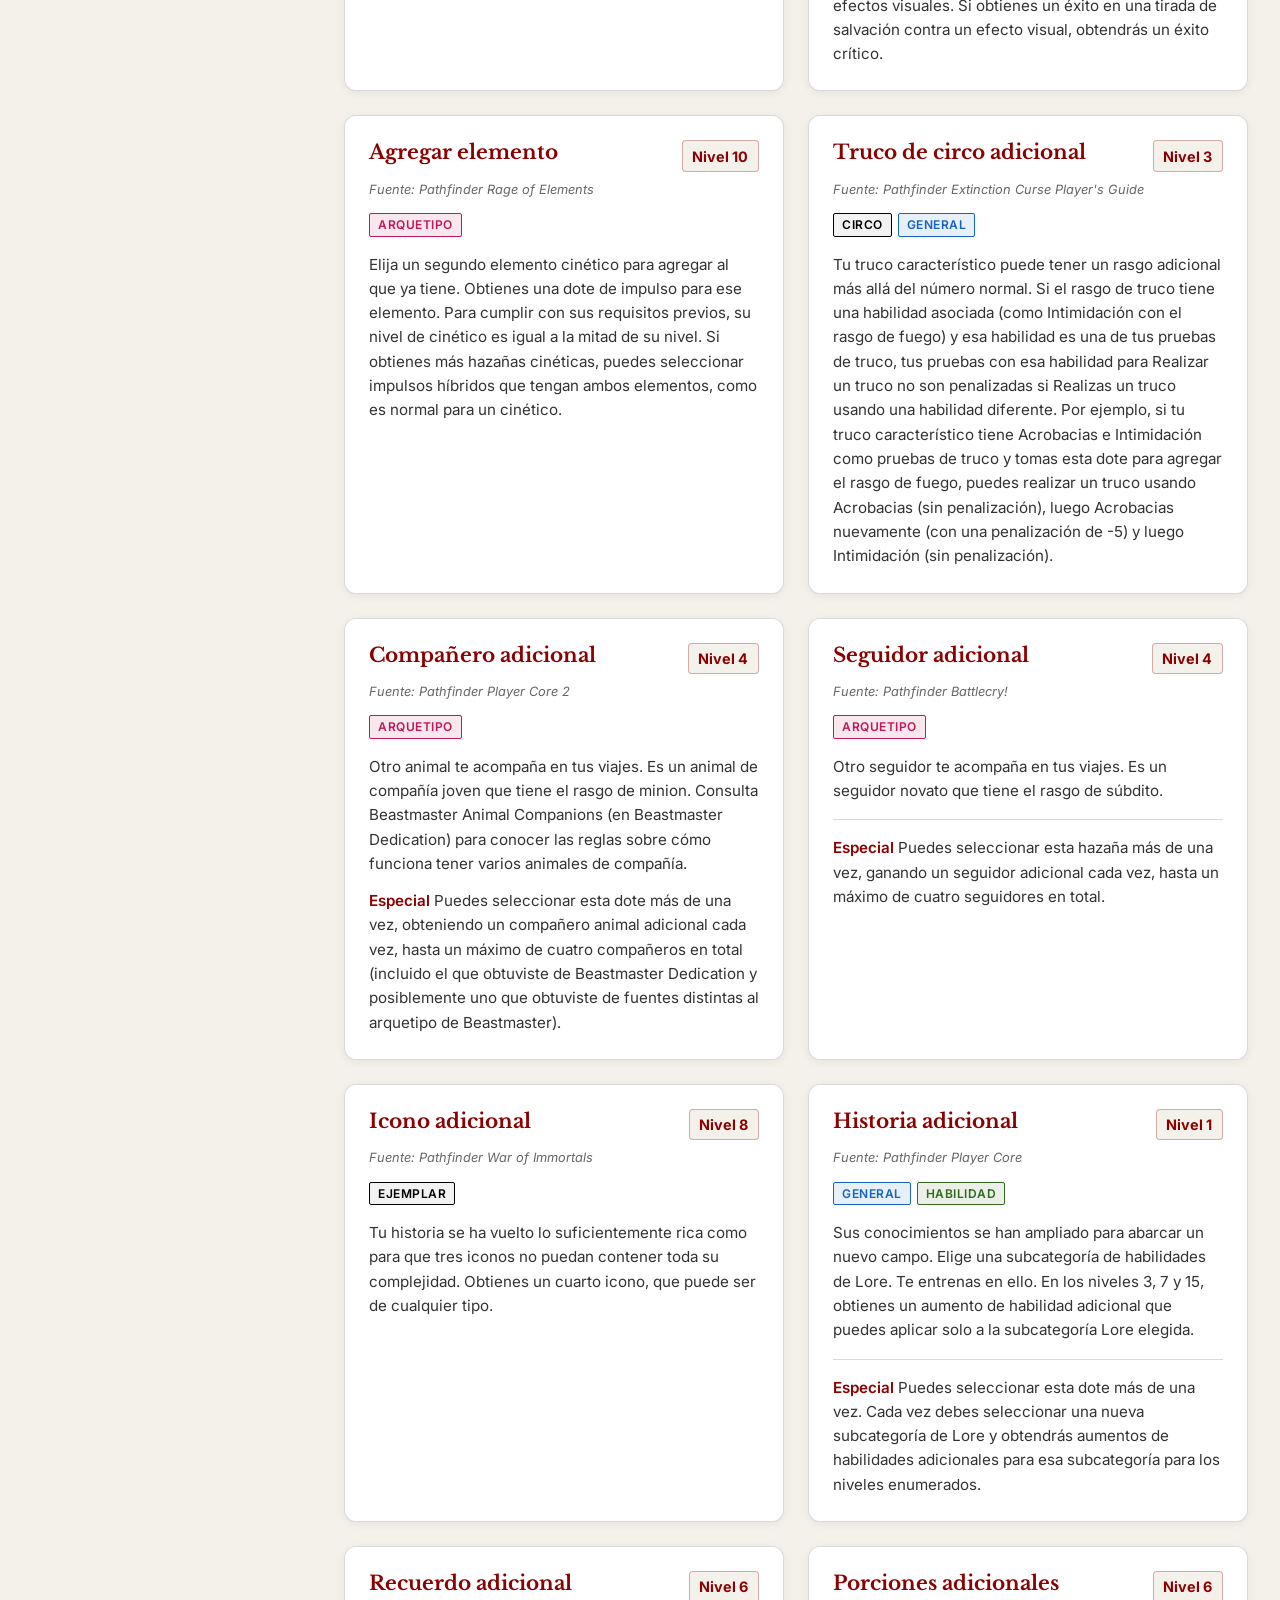
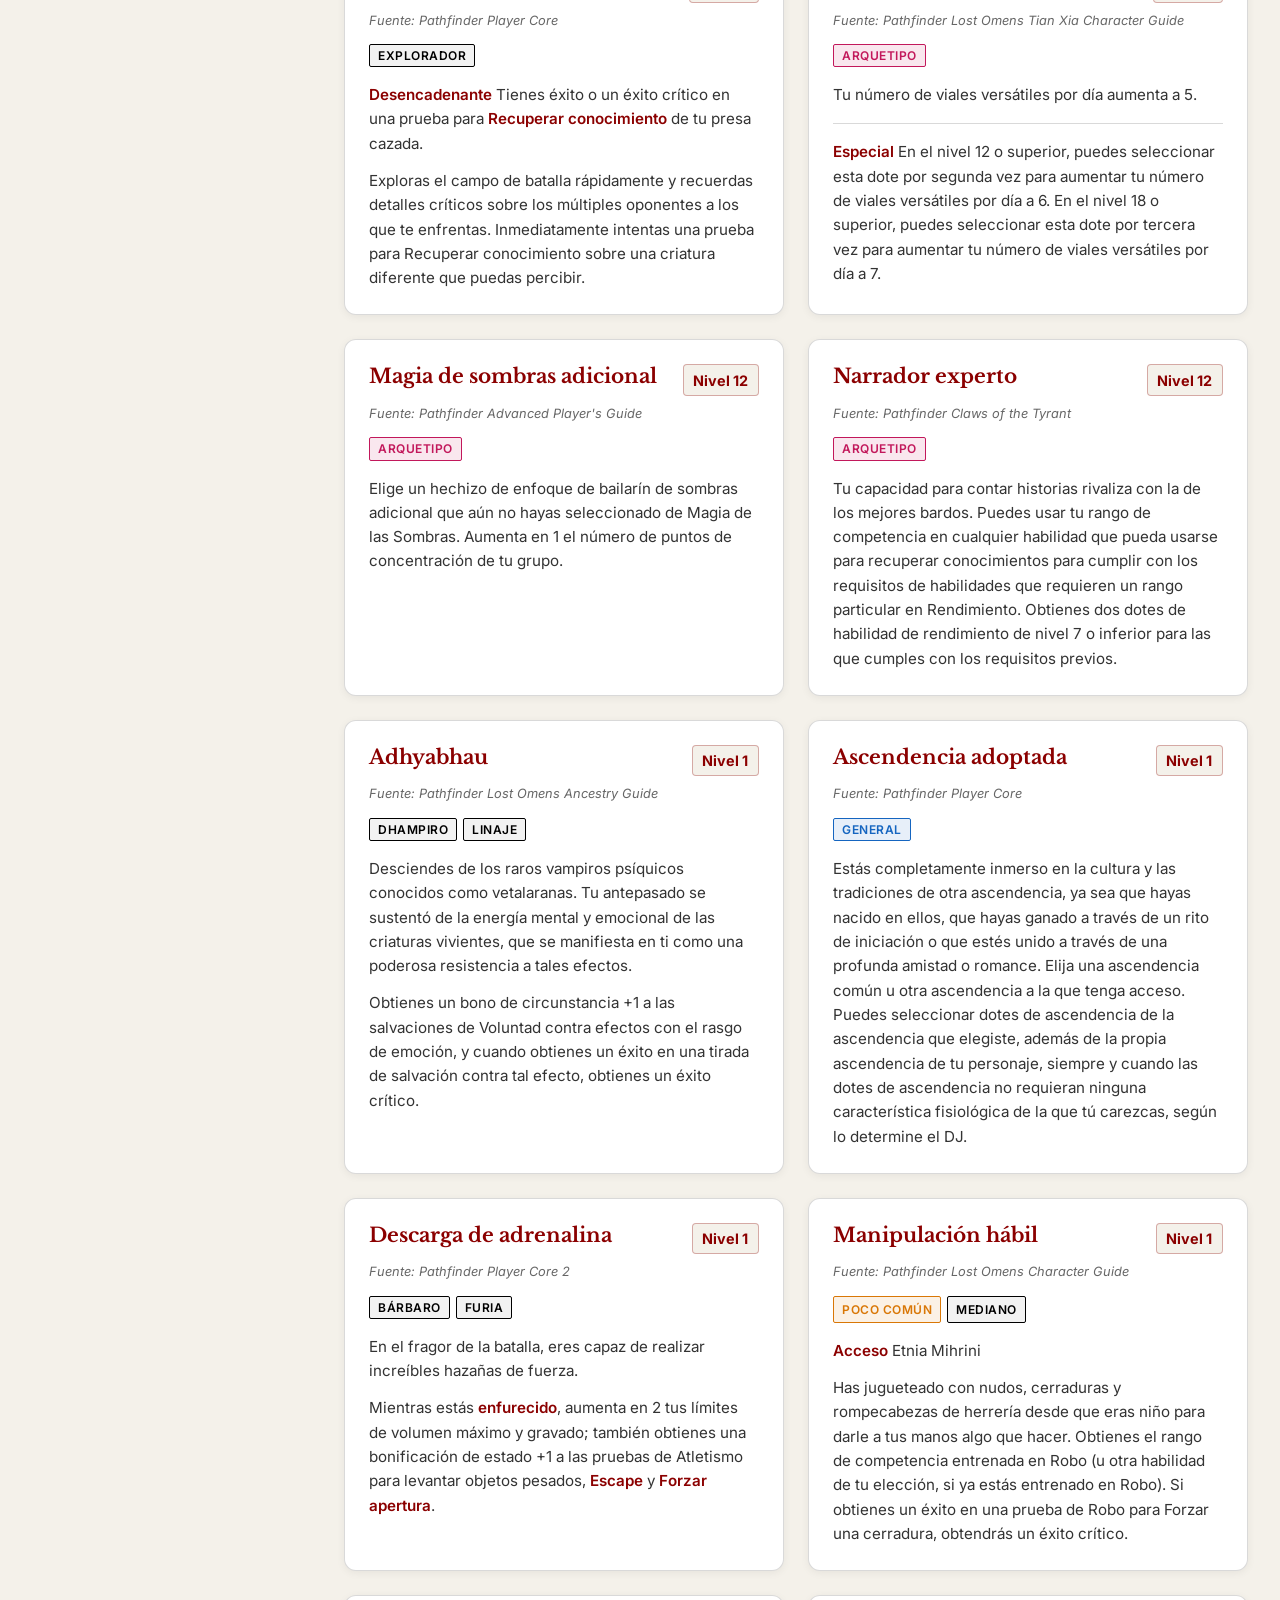
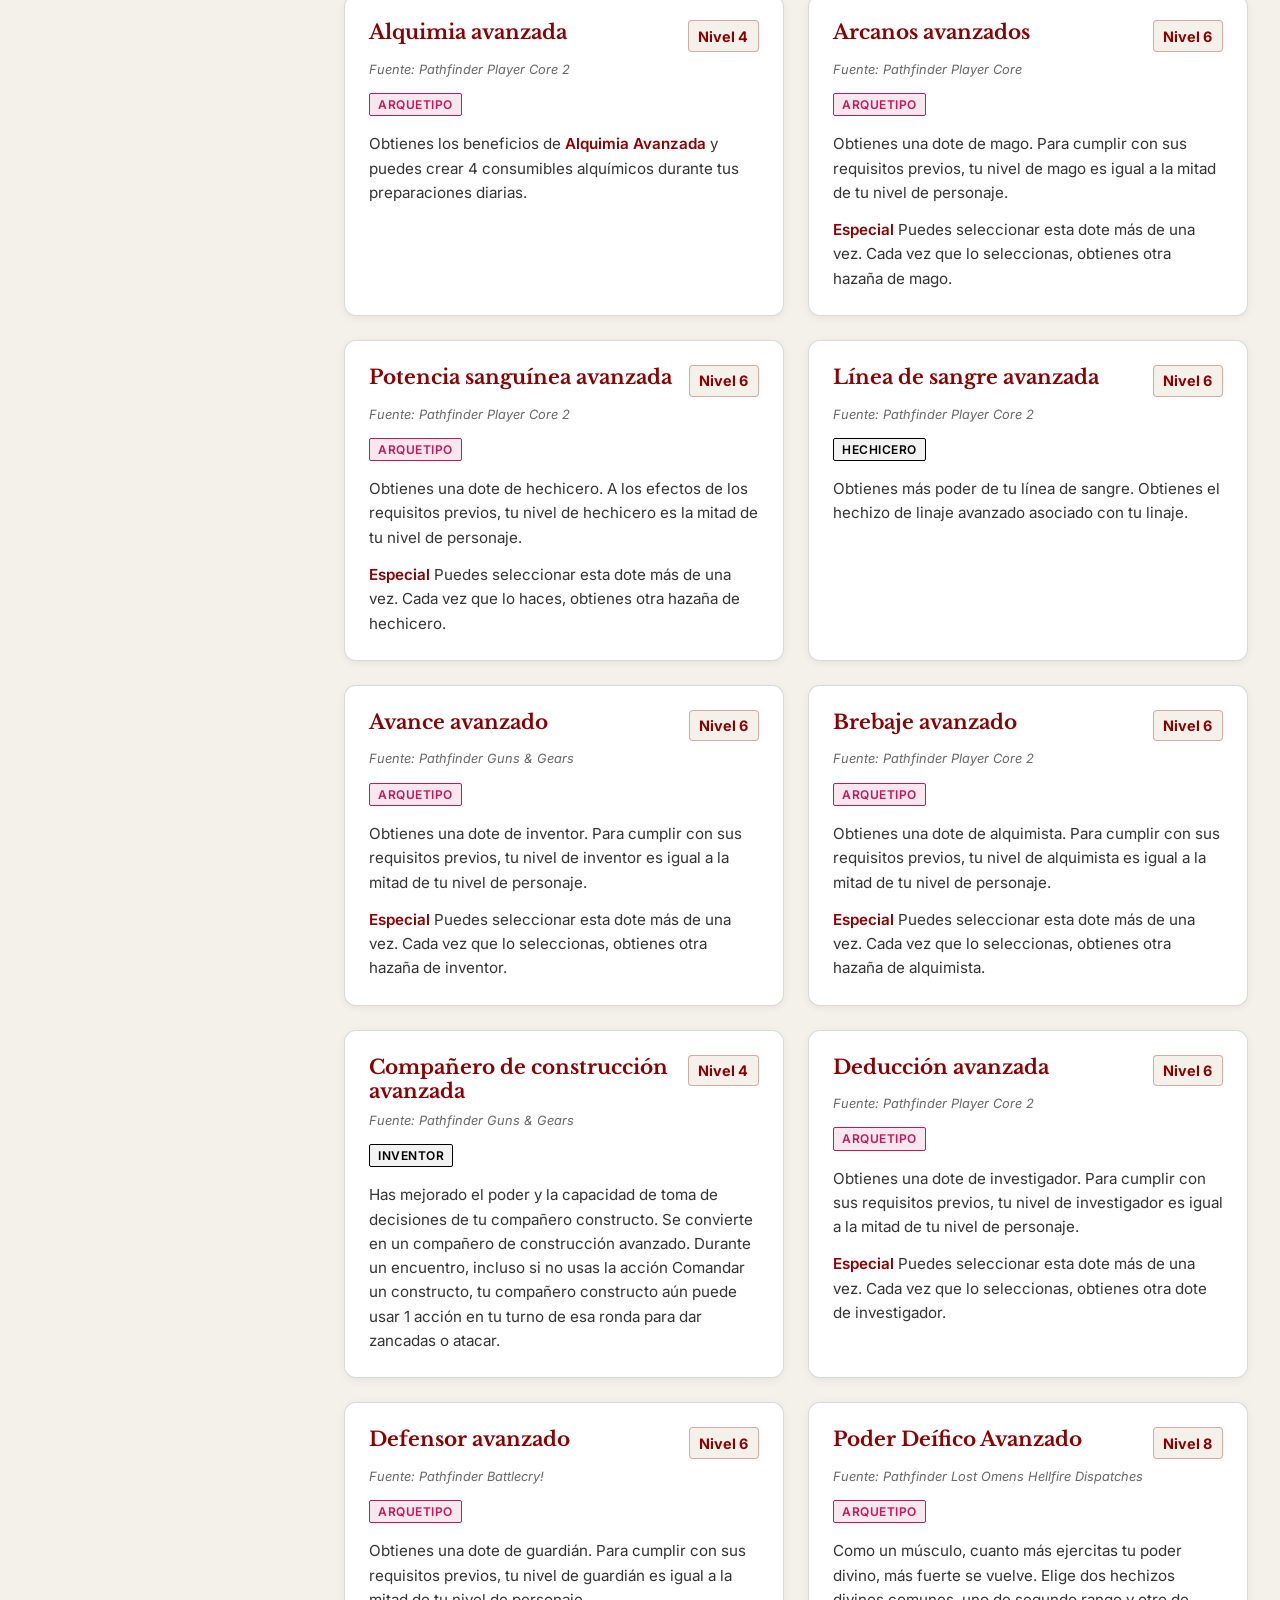
==== commit 373d4fbc: "Add files via upload" ====
--- a/feats/index.html
+++ b/feats/index.html
@@ -93,6 +93,9 @@
         </div>
     </div>
 
+    <!-- Sidebar Overlay for Mobile -->
+    <div id="sidebar-overlay" class="sidebar-overlay"></div>
+
     <script src="app.js"></script>
 </body>
 </html>
--- a/feats/style.css
+++ b/feats/style.css
@@ -415,15 +415,112 @@
 .legal-notice { font-size: 0.75rem; text-align: justify; line-height: 1.4; opacity: 0.8; }
 .legal-notice a { color: var(--pf-red); }
 
+/* Sidebar Overlay */
+.sidebar-overlay {
+    position: fixed;
+    top: 0;
+    left: 0;
+    width: 100vw;
+    height: 100vh;
+    background: rgba(0, 0, 0, 0.5);
+    backdrop-filter: blur(2px);
+    z-index: 999;
+    opacity: 0;
+    pointer-events: none;
+    transition: opacity 0.3s ease;
+}
+
+.sidebar-overlay.active {
+    opacity: 1;
+    pointer-events: auto;
+}
+
 /* Responsive */
 @media (max-width: 900px) {
-    .app-main { flex-direction: column; }
-    .sidebar { width: 100%; position: static; max-height: none; }
-    .header-content { flex-direction: column; gap: 1rem; align-items: stretch; }
-    .header-controls { flex-direction: column; max-width: 100%; }
-}
-
-/* Tri-State Trait Filter */
+    .app-header {
+        padding: 1rem;
+    }
+
+    .header-content {
+        flex-direction: column;
+        align-items: center;
+        text-align: center;
+        gap: 0.8rem;
+    }
+
+    h1 {
+        font-size: 1.4rem;
+        white-space: normal;
+    }
+
+    .header-controls {
+        width: 100%;
+        gap: 0.5rem;
+        flex-wrap: wrap;
+        justify-content: center;
+    }
+
+    .search-container {
+        width: 100%;
+        order: -1;
+    }
+
+    .theme-select {
+        flex-grow: 1;
+        font-size: 0.85rem;
+        padding: 0.6rem;
+    }
+
+    .toggle-btn {
+        min-width: 40px;
+        order: -1;
+    }
+
+    .app-main {
+        padding: 1rem;
+    }
+
+    .sidebar {
+        position: fixed;
+        top: 0;
+        left: 0;
+        width: 280px;
+        height: 100vh;
+        max-height: 100vh;
+        z-index: 1001;
+        transform: translateX(-100%);
+        border-radius: 0;
+        box-shadow: 10px 0 30px rgba(0,0,0,0.2);
+        opacity: 1;
+        visibility: visible;
+        pointer-events: auto;
+    }
+
+    .sidebar:not(.collapsed) {
+        transform: translateX(0);
+    }
+
+    .sidebar.collapsed {
+        transform: translateX(-100%);
+        width: 280px; /* Keep width for animation consistency */
+        padding: 1.5rem;
+        opacity: 1;
+        pointer-events: none;
+    }
+
+    .feats-grid {
+        grid-template-columns: 1fr;
+    }
+
+    .feat-card {
+        padding: 1.2rem;
+    }
+
+    .modal-container {
+        width: 95%;
+        padding: 1.2rem;
+    }
+}
 .trait-filter-group { display: flex; flex-direction: column; gap: 0.5rem; }
 .styled-input {
     padding: 0.5rem;
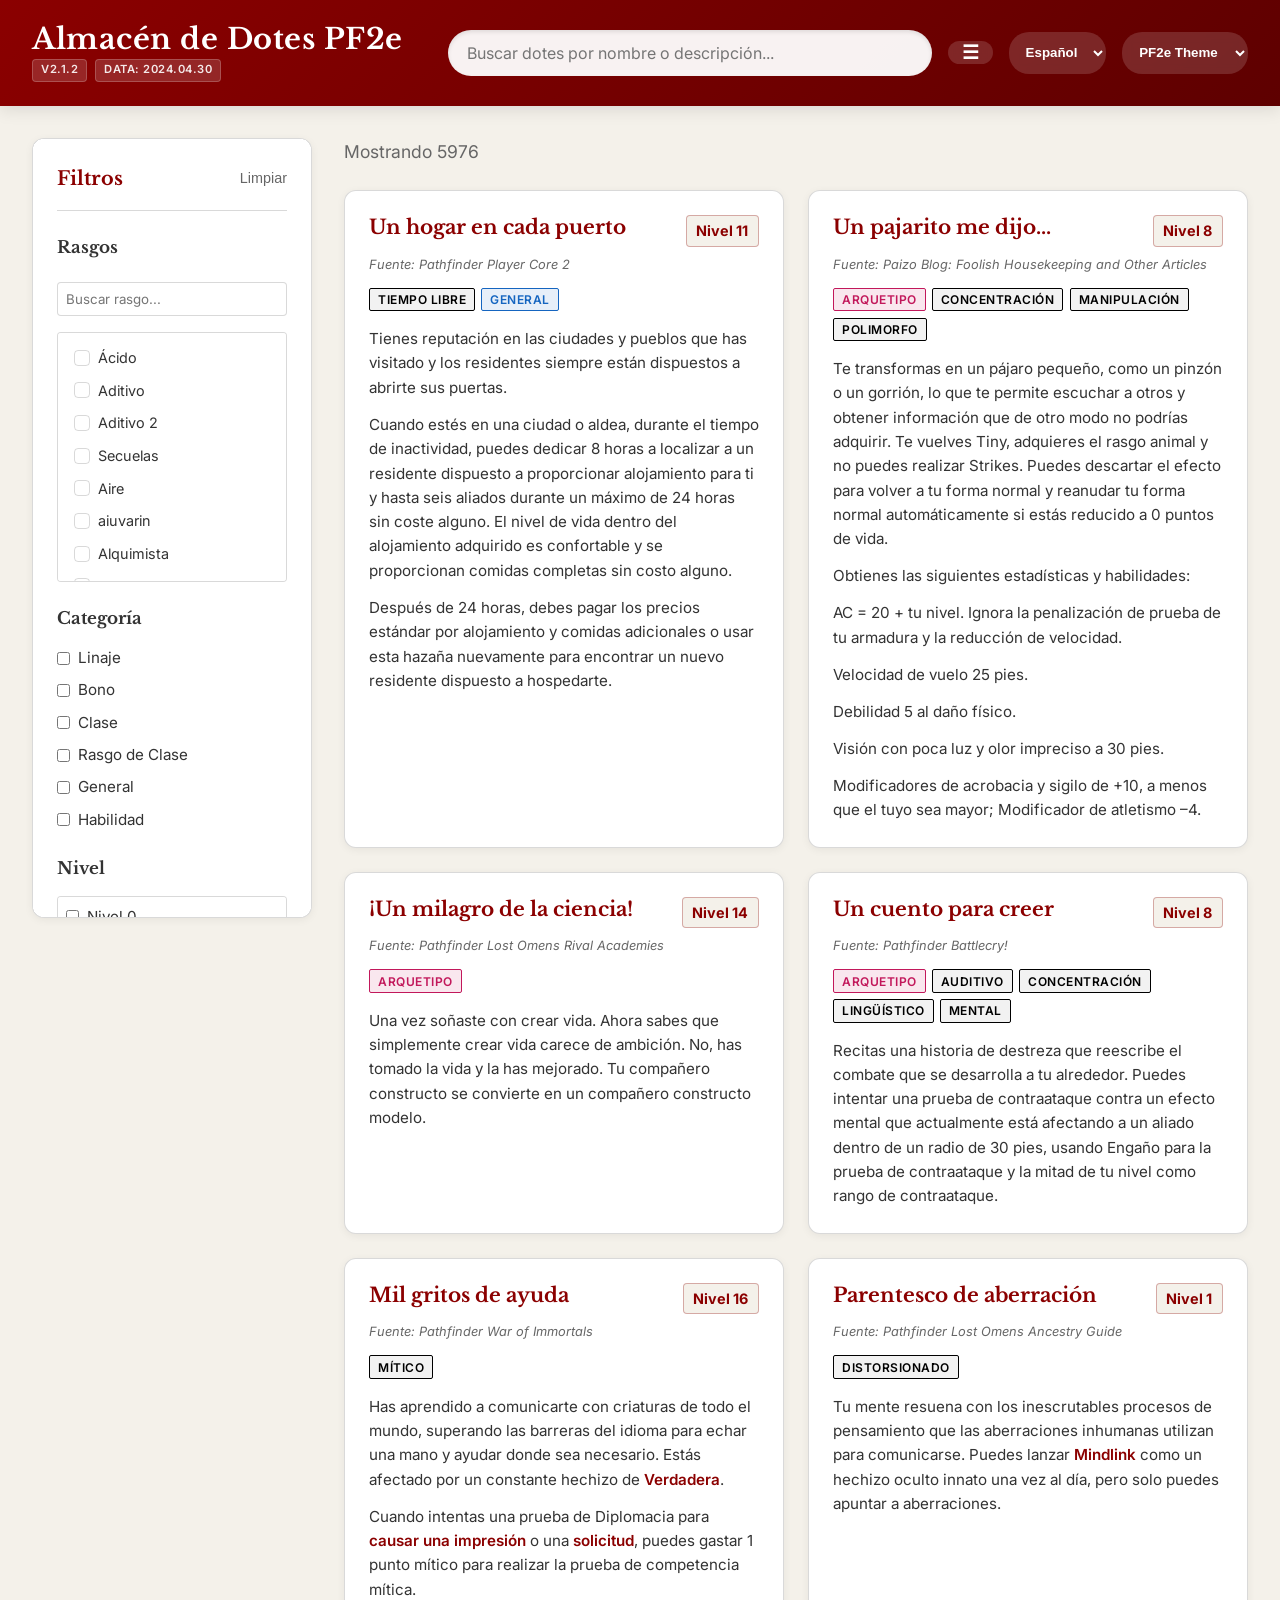
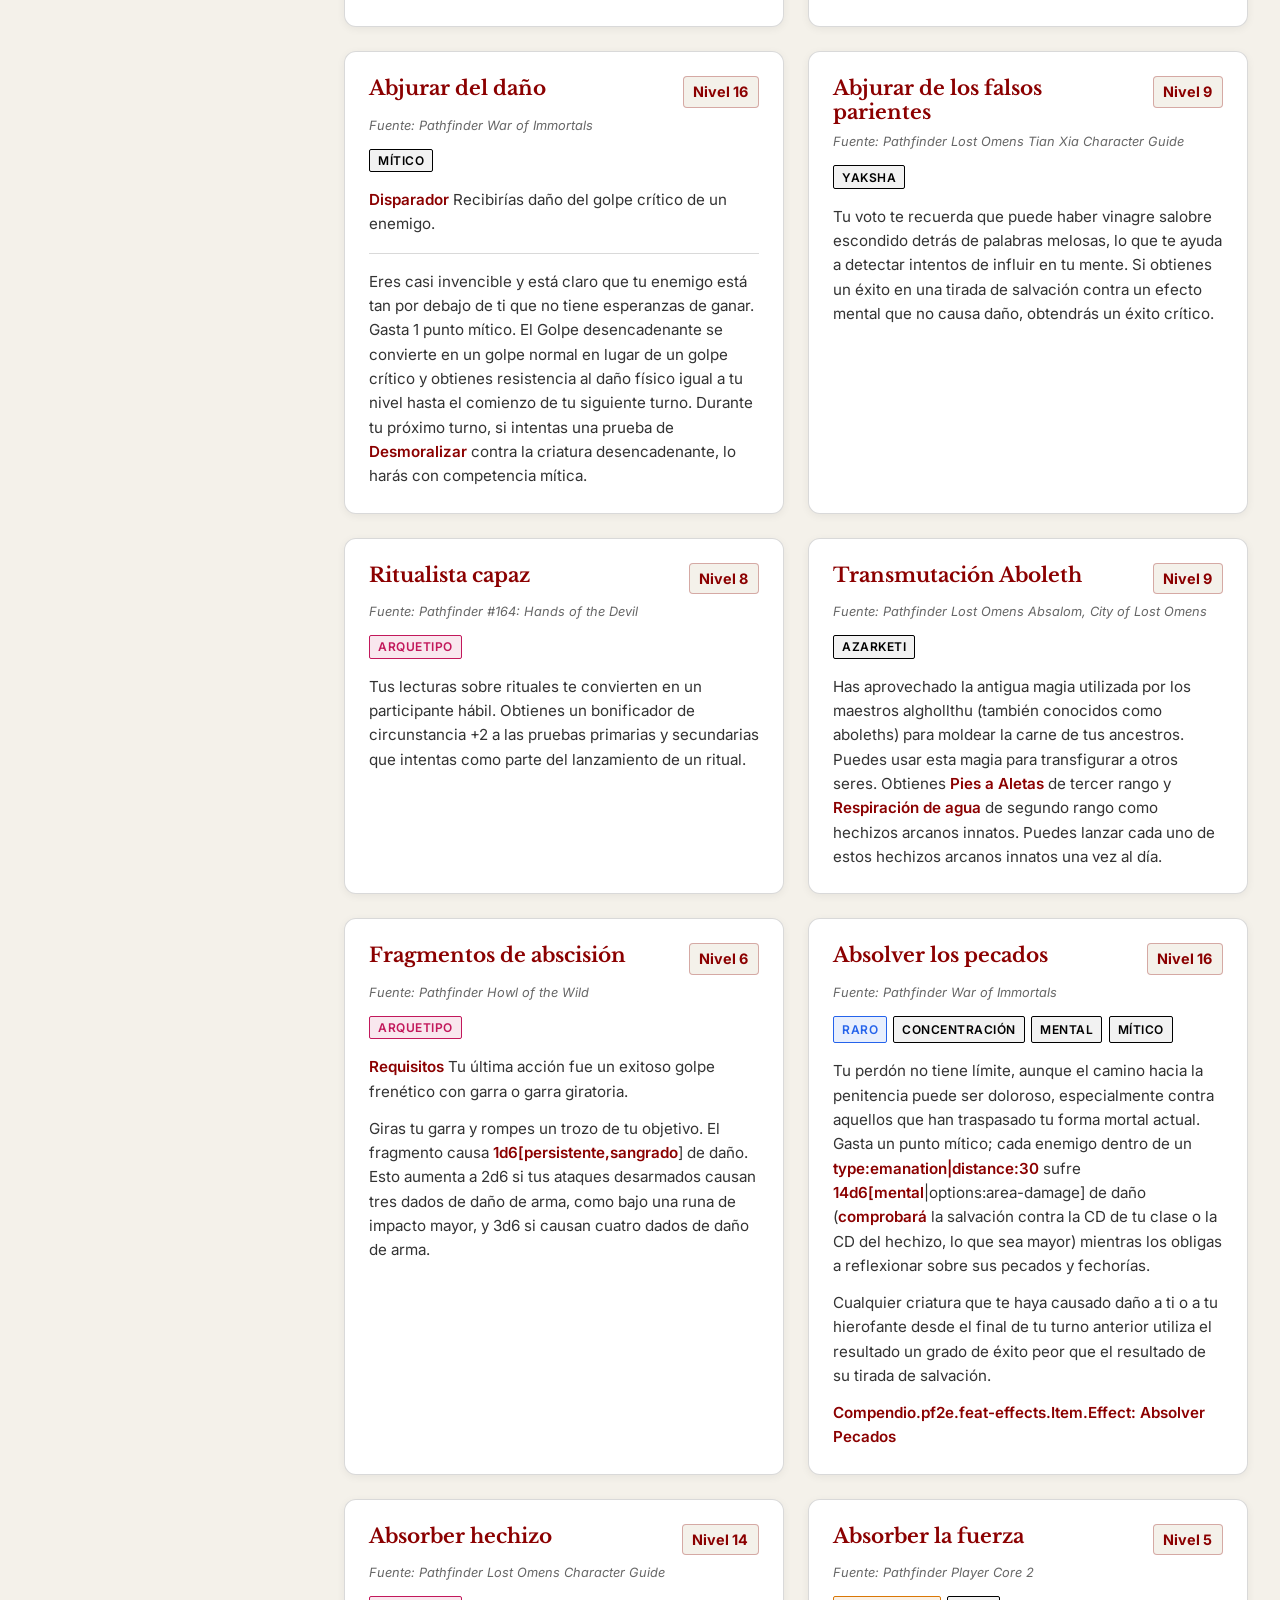
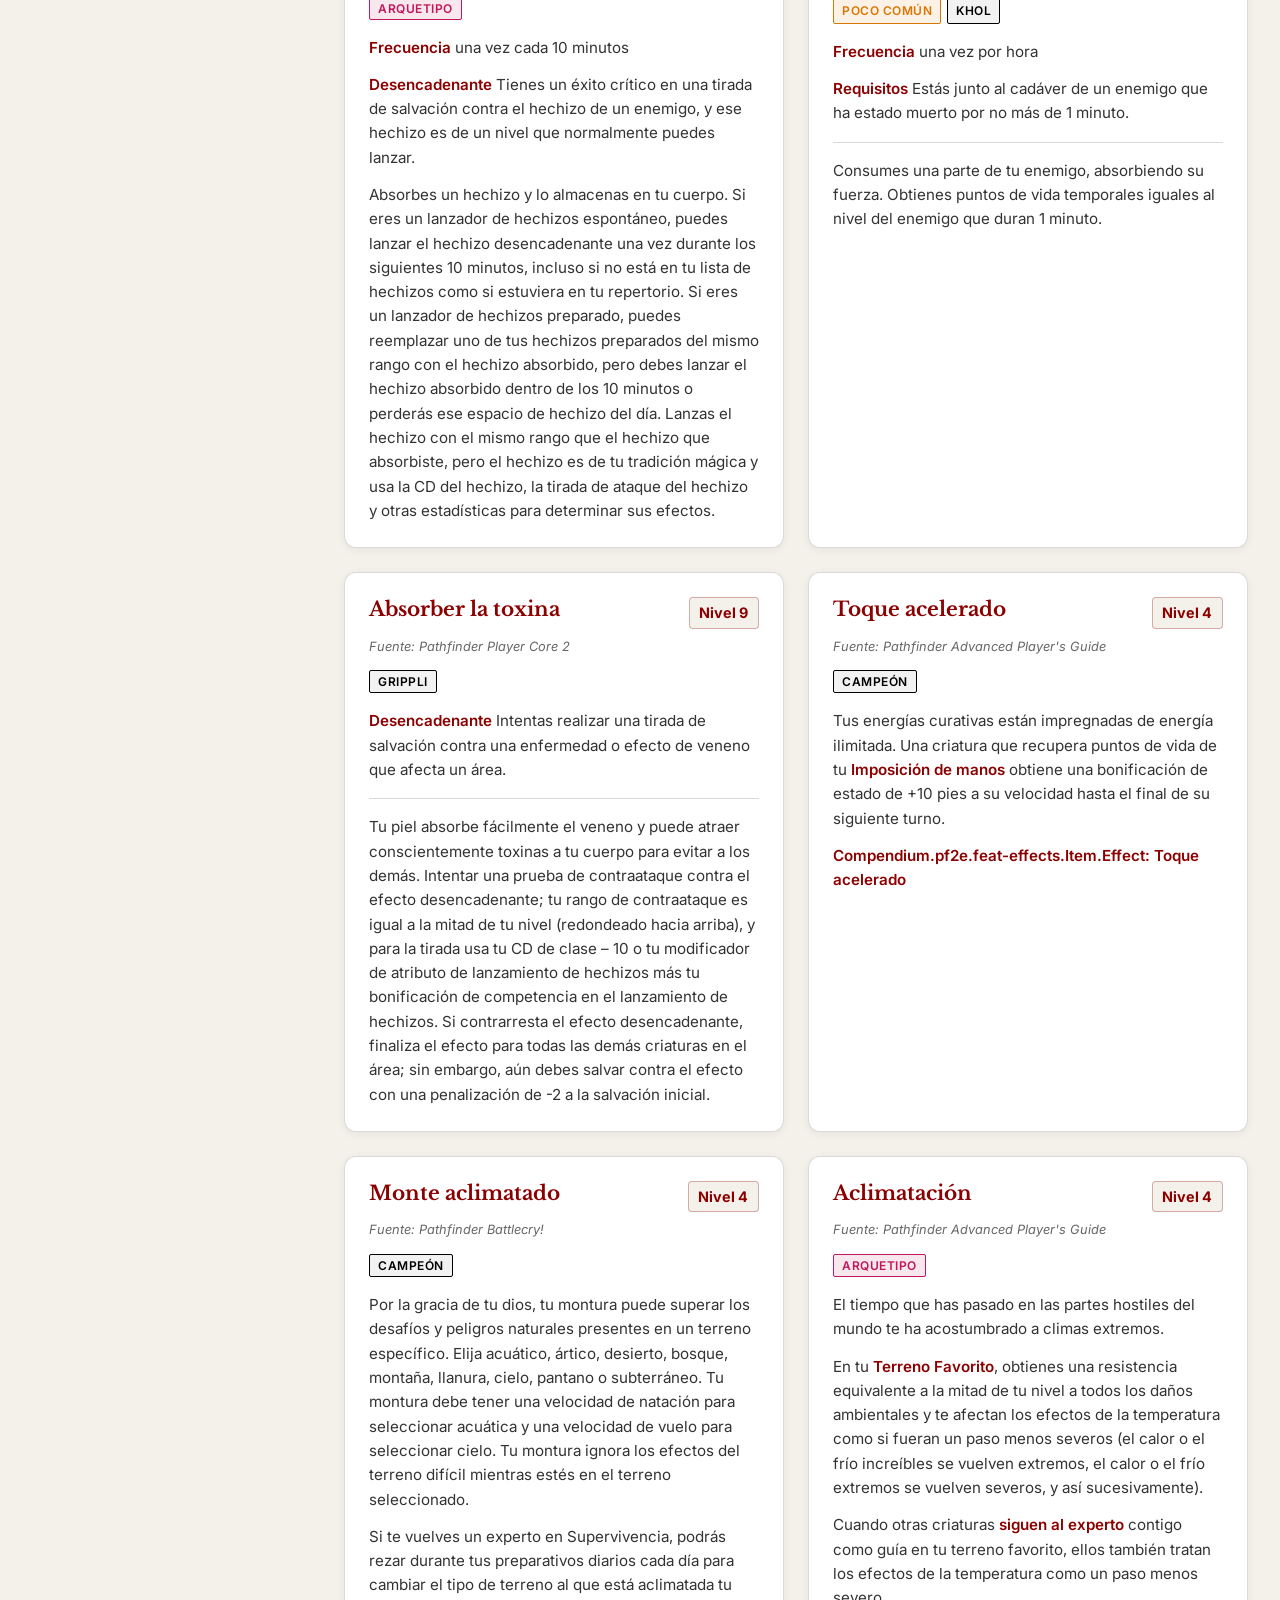
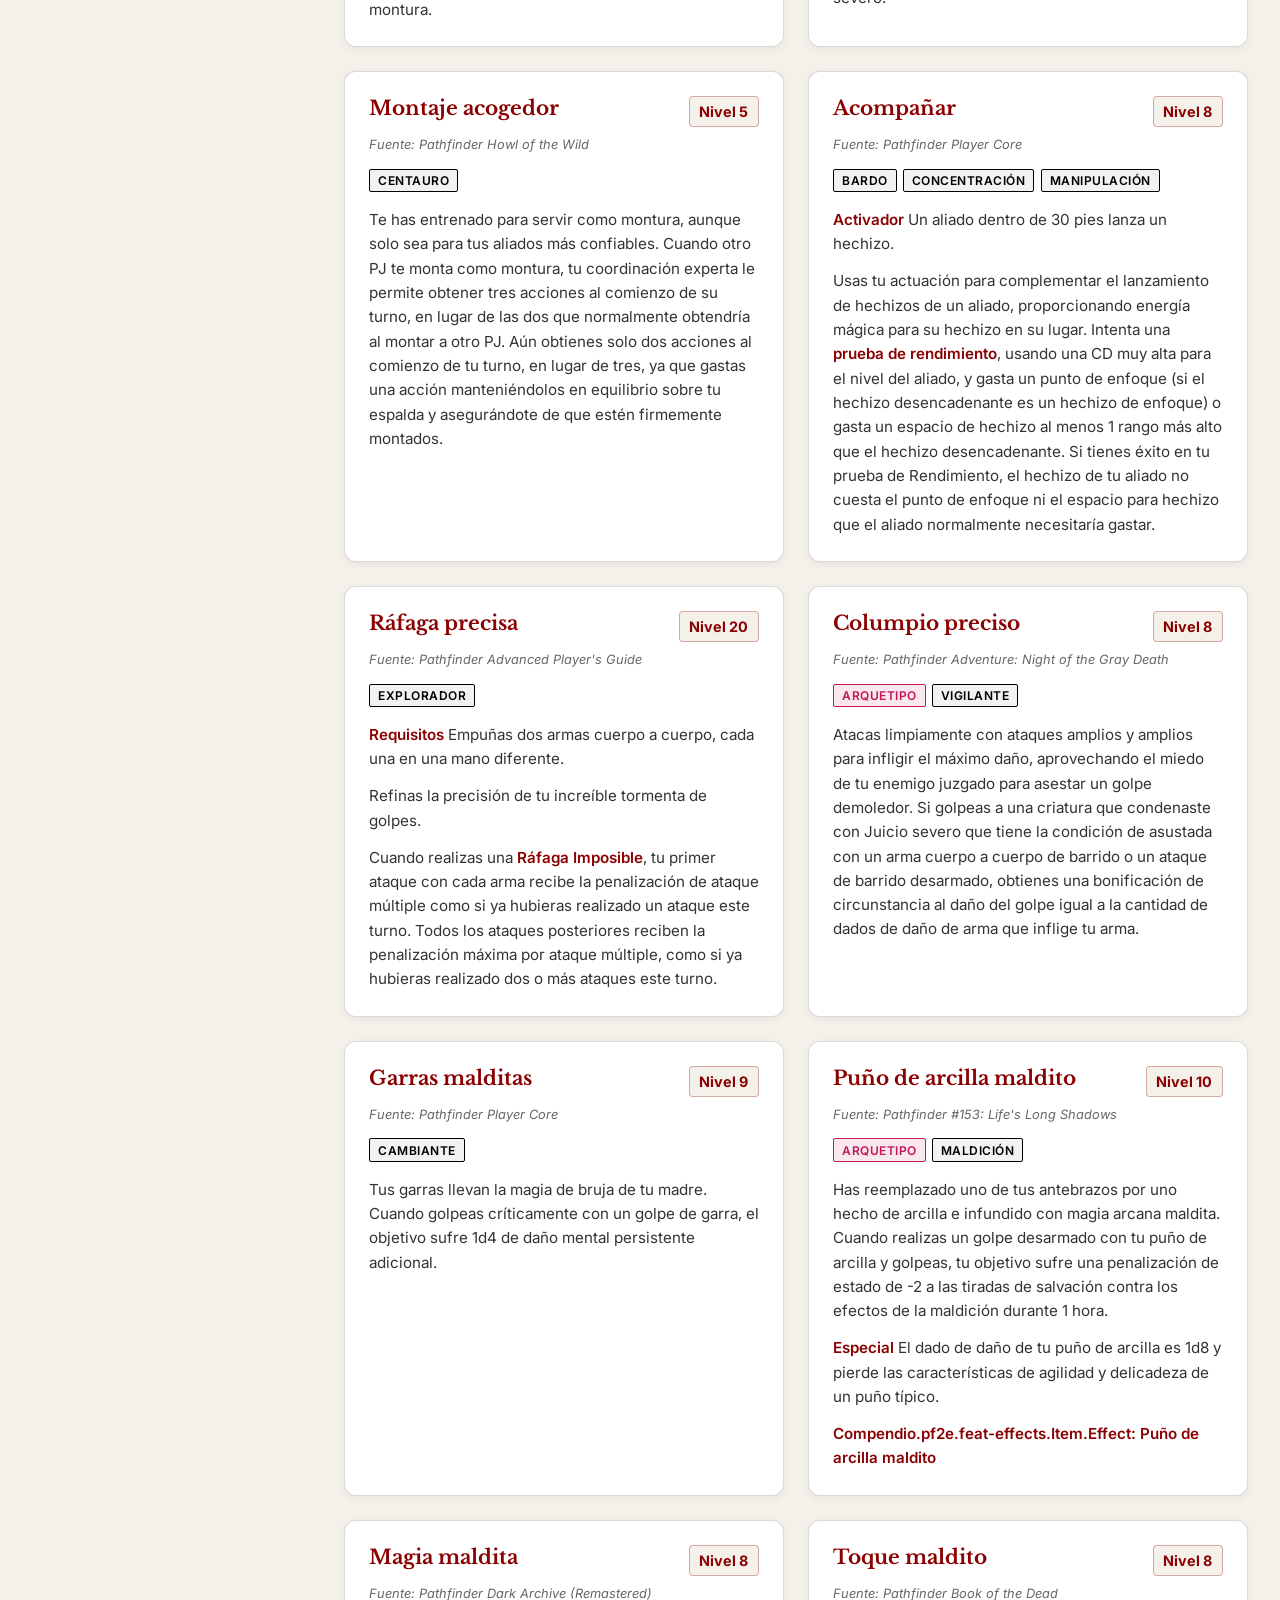
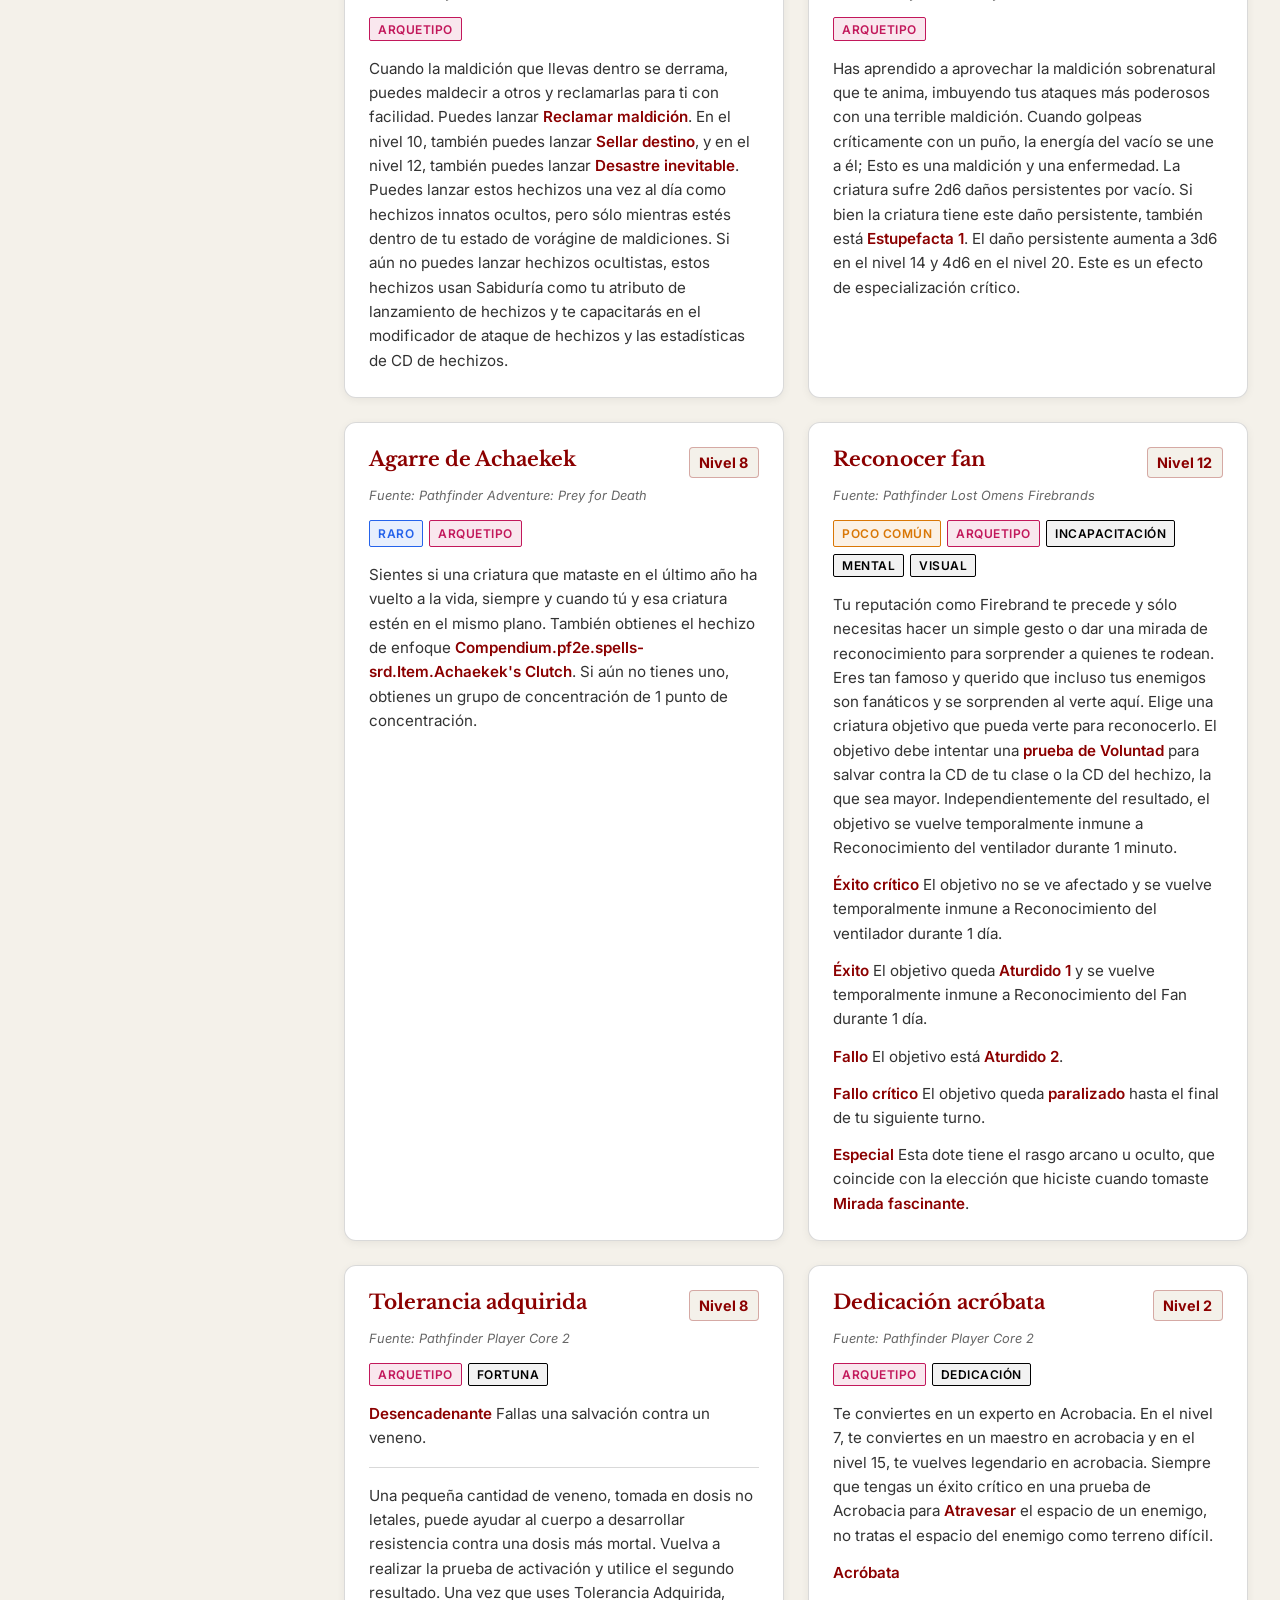
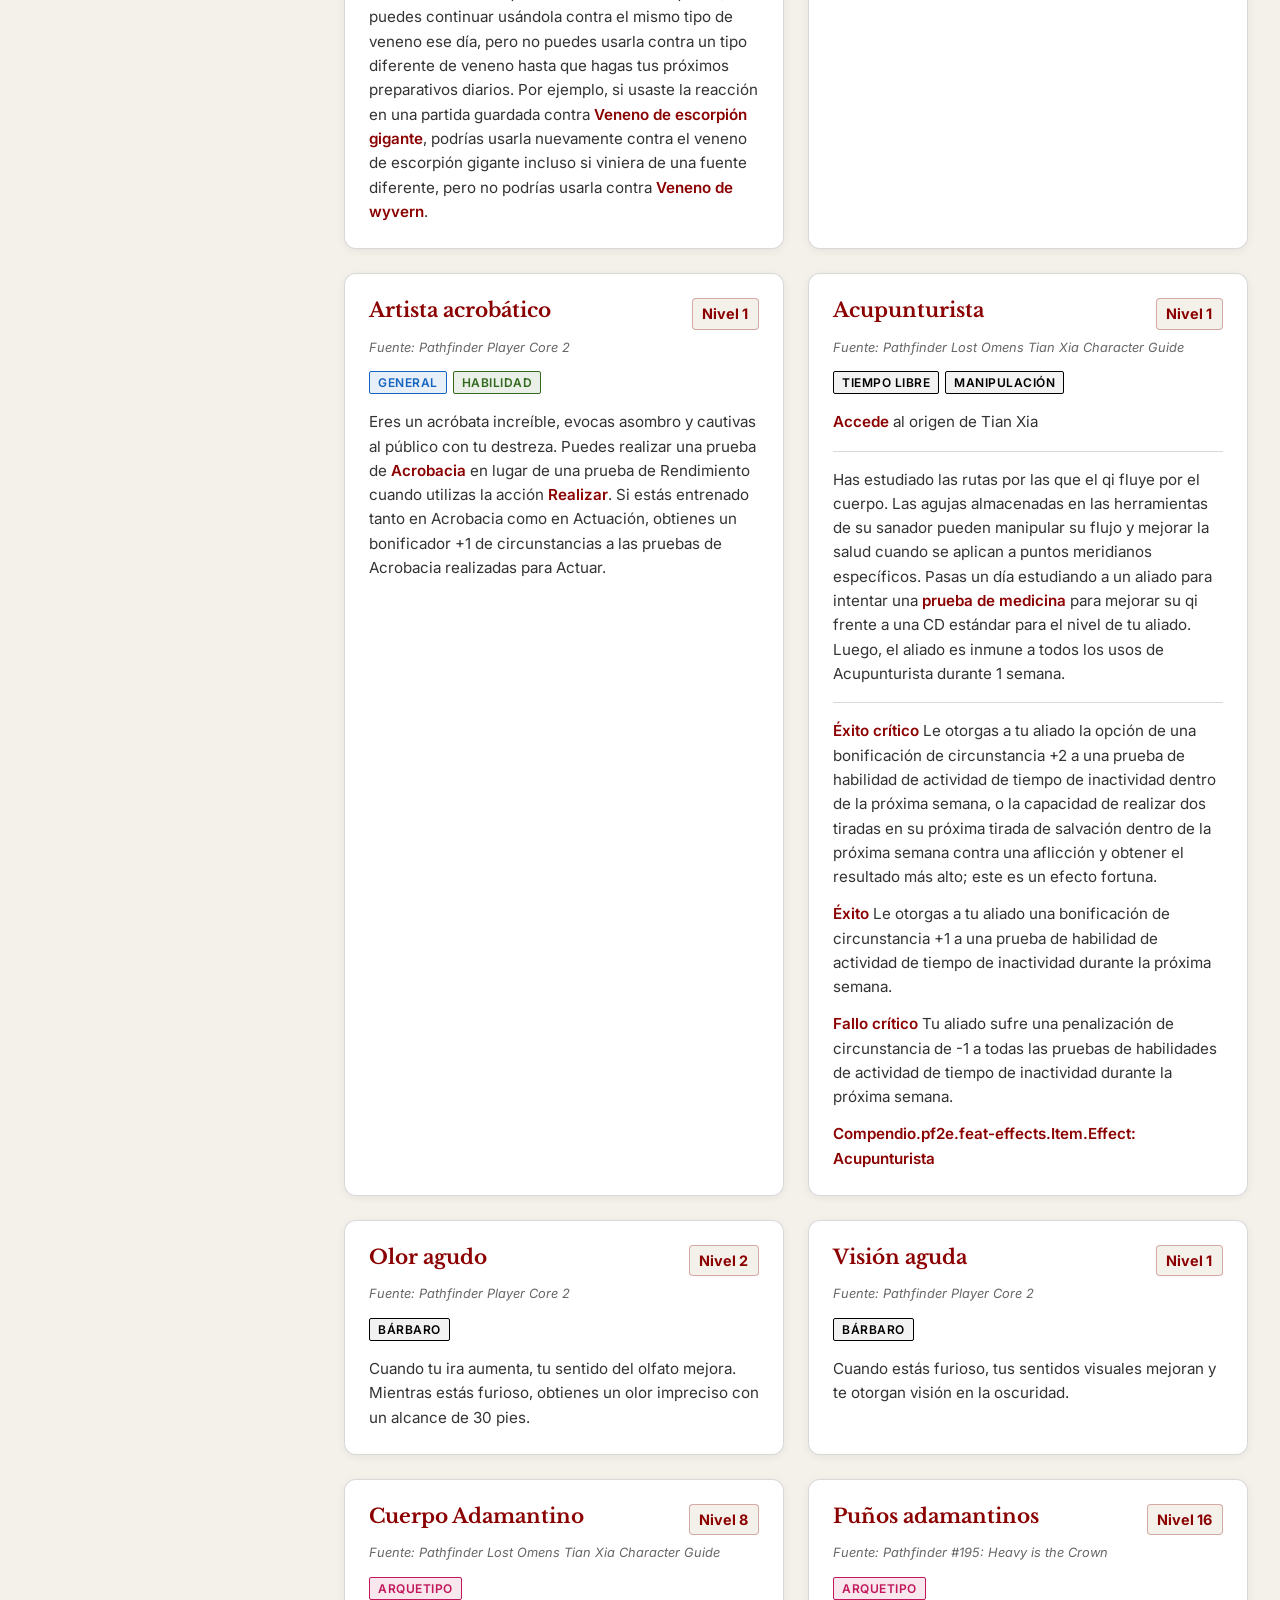
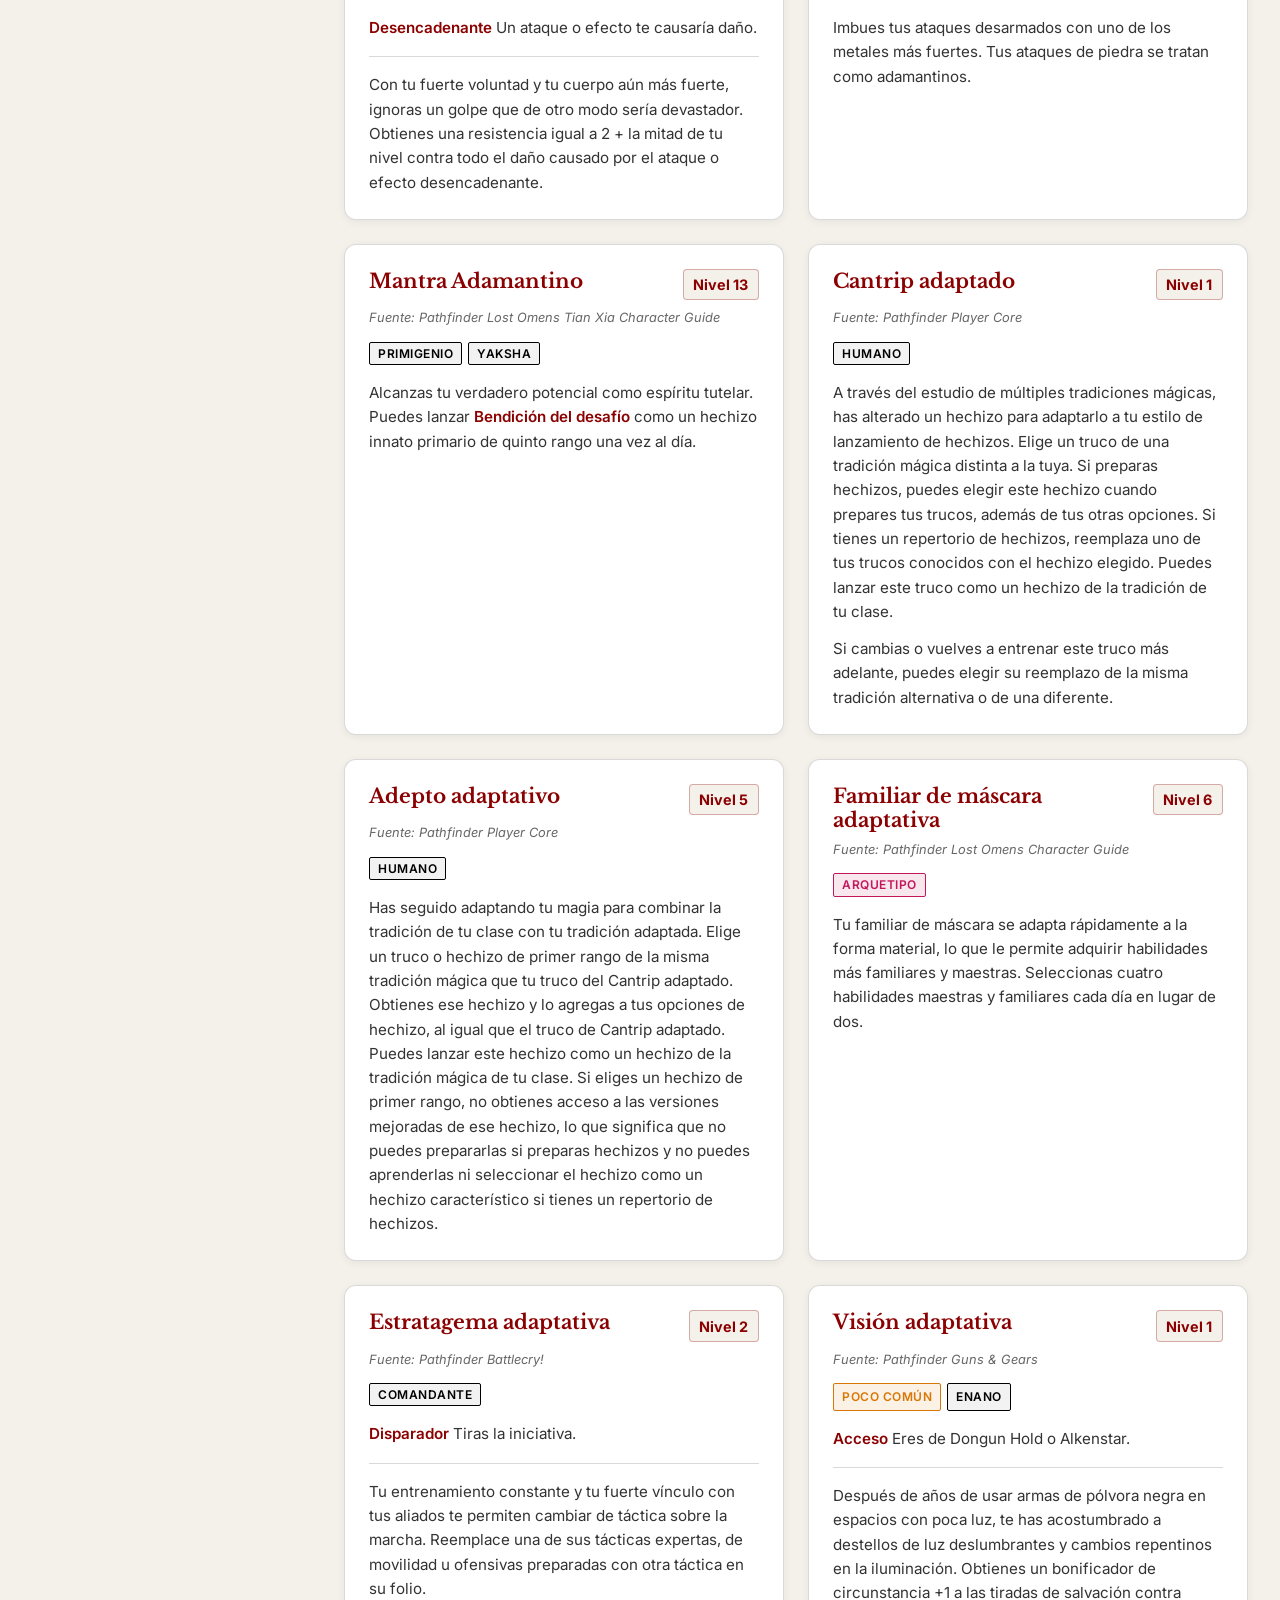
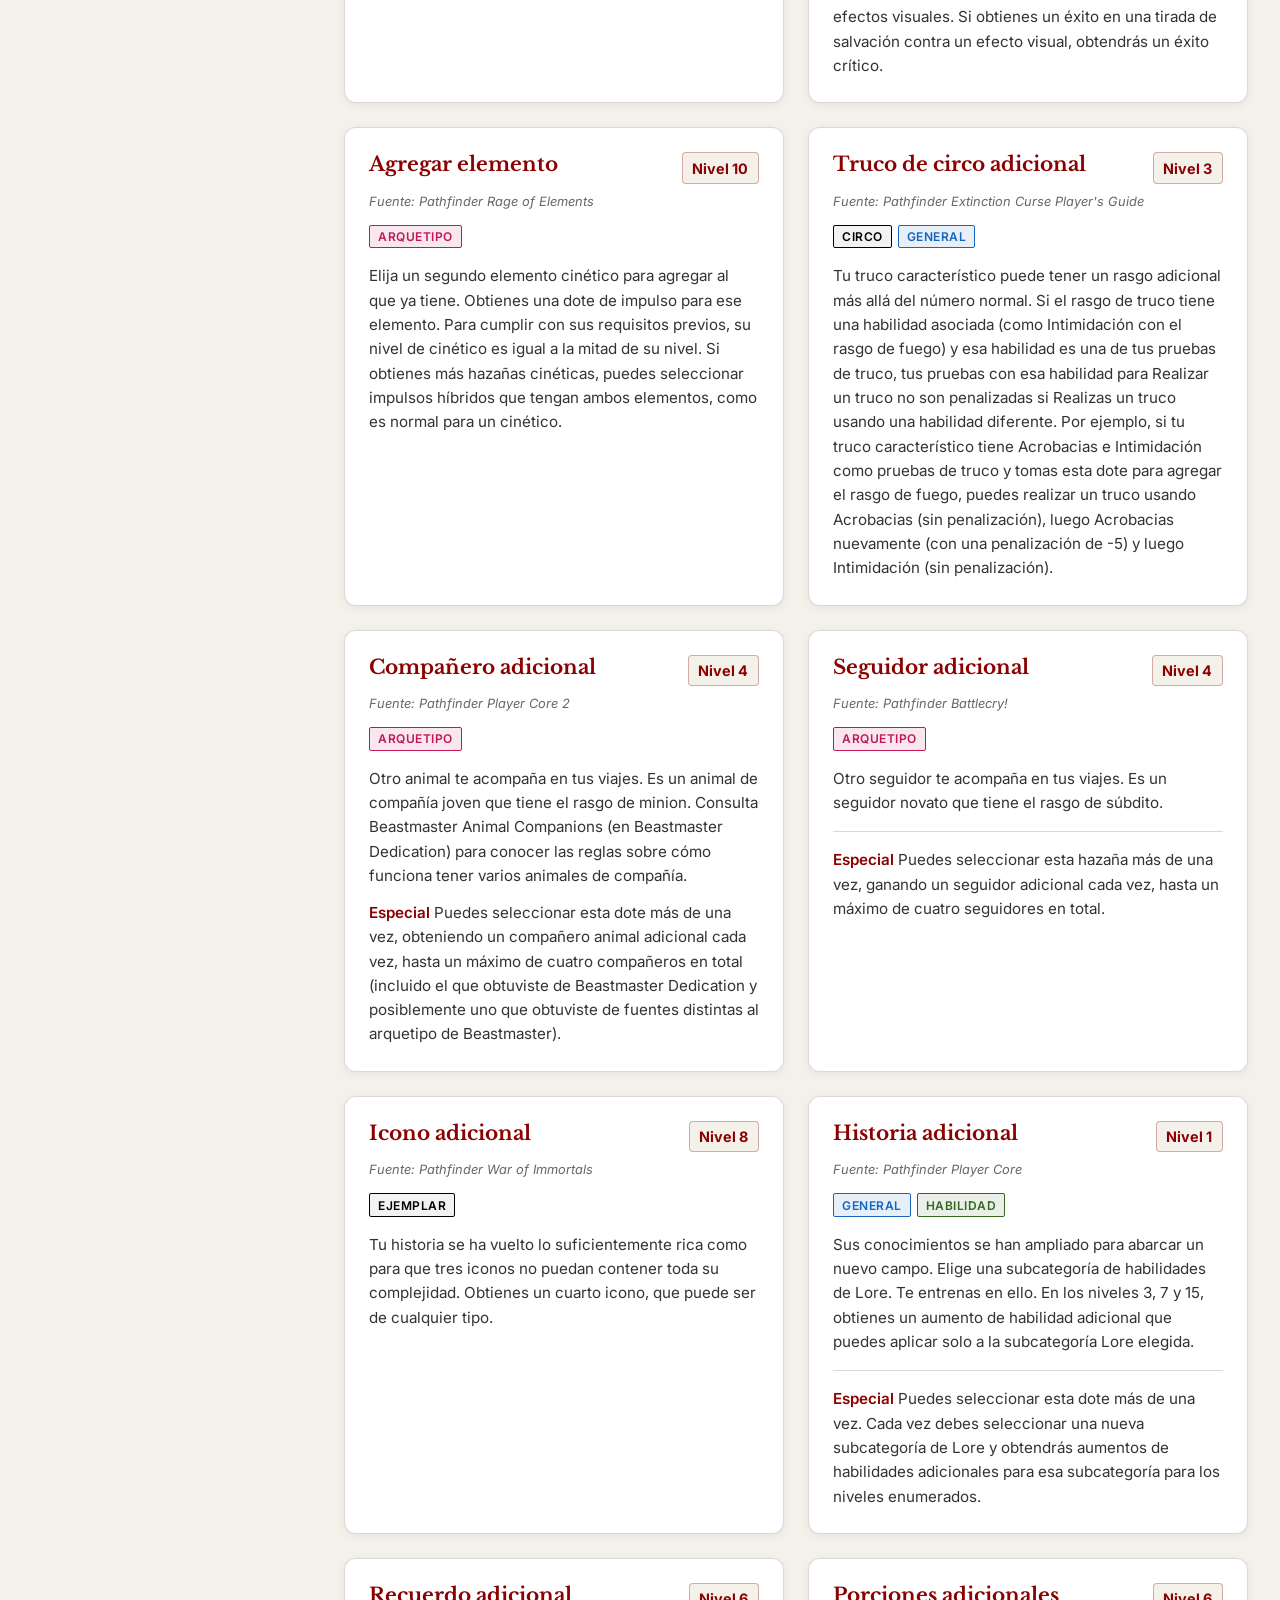
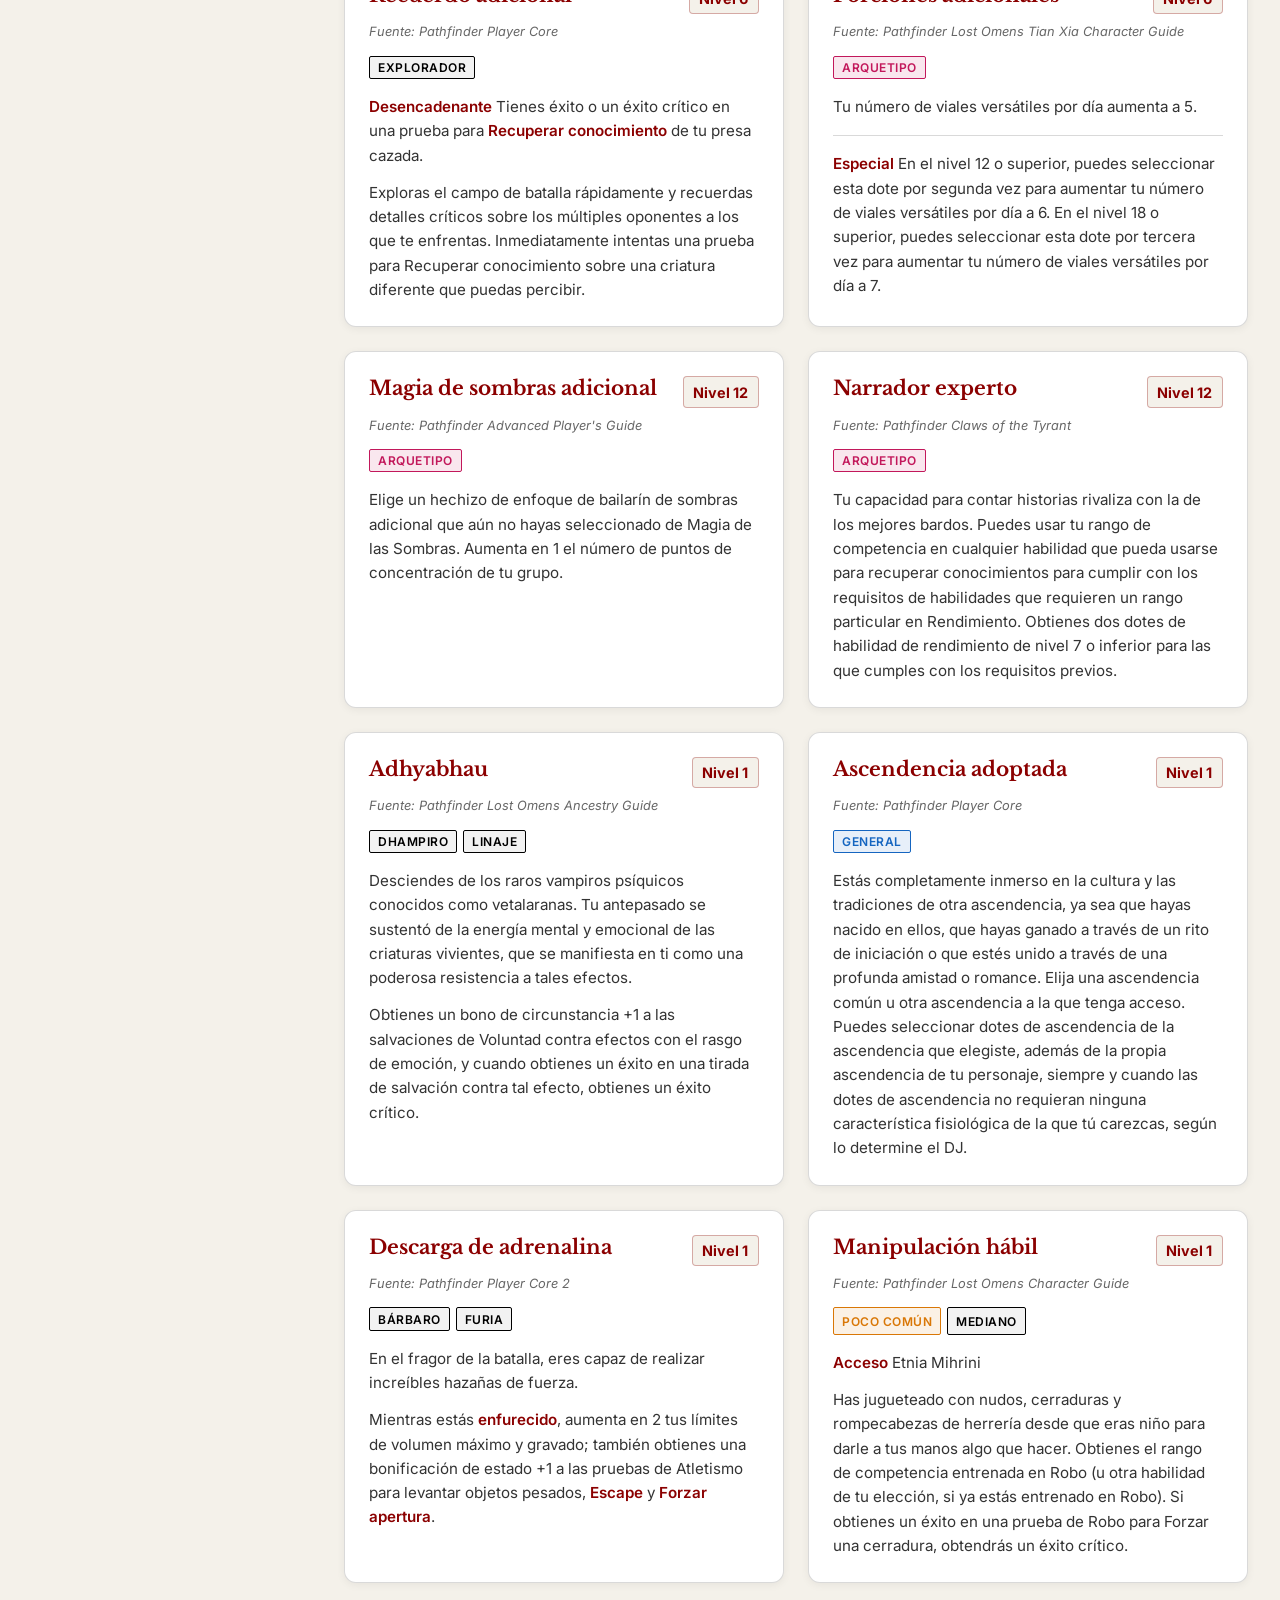
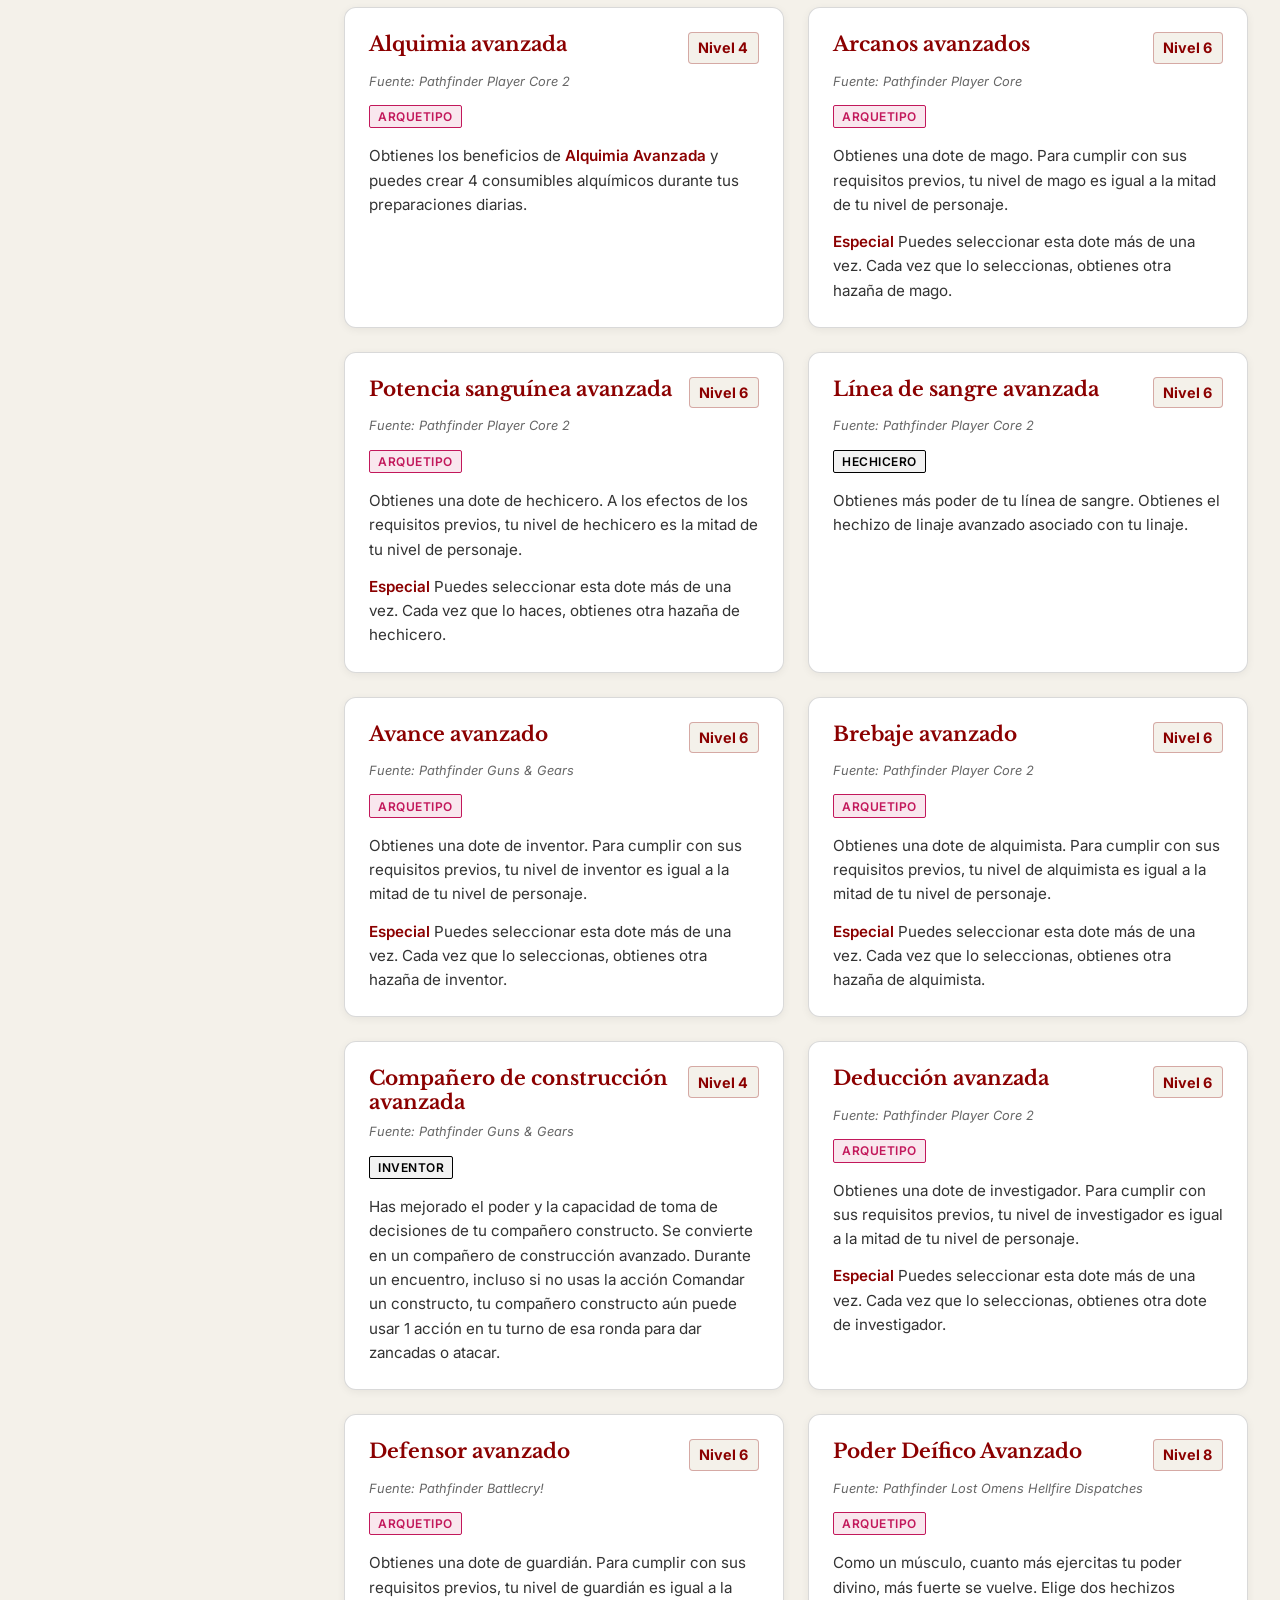
==== commit c7e4dc97: "Control de versiones" ====
--- a/feats/index.html
+++ b/feats/index.html
@@ -12,7 +12,13 @@
 <body>
     <header class="app-header">
         <div class="header-content">
-            <h1 id="main-title">Almacen de Dotes PF2e</h1>
+            <div class="header-titles">
+                <h1 id="main-title">Almacen de Dotes PF2e</h1>
+                <div class="version-badges">
+                    <span class="badge app-v" id="app-version">v2.1.2</span>
+                    <span class="badge data-v" id="data-version">Data: 2024.04.30</span>
+                </div>
+            </div>
             <div class="header-controls">
                 <div class="search-container">
                     <input type="text" id="search-input" placeholder="Search feats by name or description..." autocomplete="off">
--- a/feats/style.css
+++ b/feats/style.css
@@ -94,11 +94,42 @@
     flex-wrap: wrap;
 }
 
+.header-titles {
+    display: flex;
+    flex-direction: column;
+    gap: 0.2rem;
+}
+
 h1 {
     font-family: var(--font-heading);
     font-size: 1.8rem;
     letter-spacing: 0.5px;
     white-space: nowrap;
+    line-height: 1.1;
+}
+
+.version-badges {
+    display: flex;
+    gap: 0.5rem;
+}
+
+.badge {
+    font-family: var(--font-body);
+    font-size: 0.7rem;
+    font-weight: 600;
+    padding: 0.1rem 0.5rem;
+    border-radius: 4px;
+    background: rgba(255, 255, 255, 0.15);
+    backdrop-filter: blur(4px);
+    border: 1px solid rgba(255, 255, 255, 0.2);
+    color: rgba(255, 255, 255, 0.9);
+    text-transform: uppercase;
+    letter-spacing: 0.5px;
+}
+
+:root[data-theme="dark"] .badge {
+    background: rgba(255, 255, 255, 0.05);
+    border-color: rgba(255, 255, 255, 0.1);
 }
 
 .header-controls {
